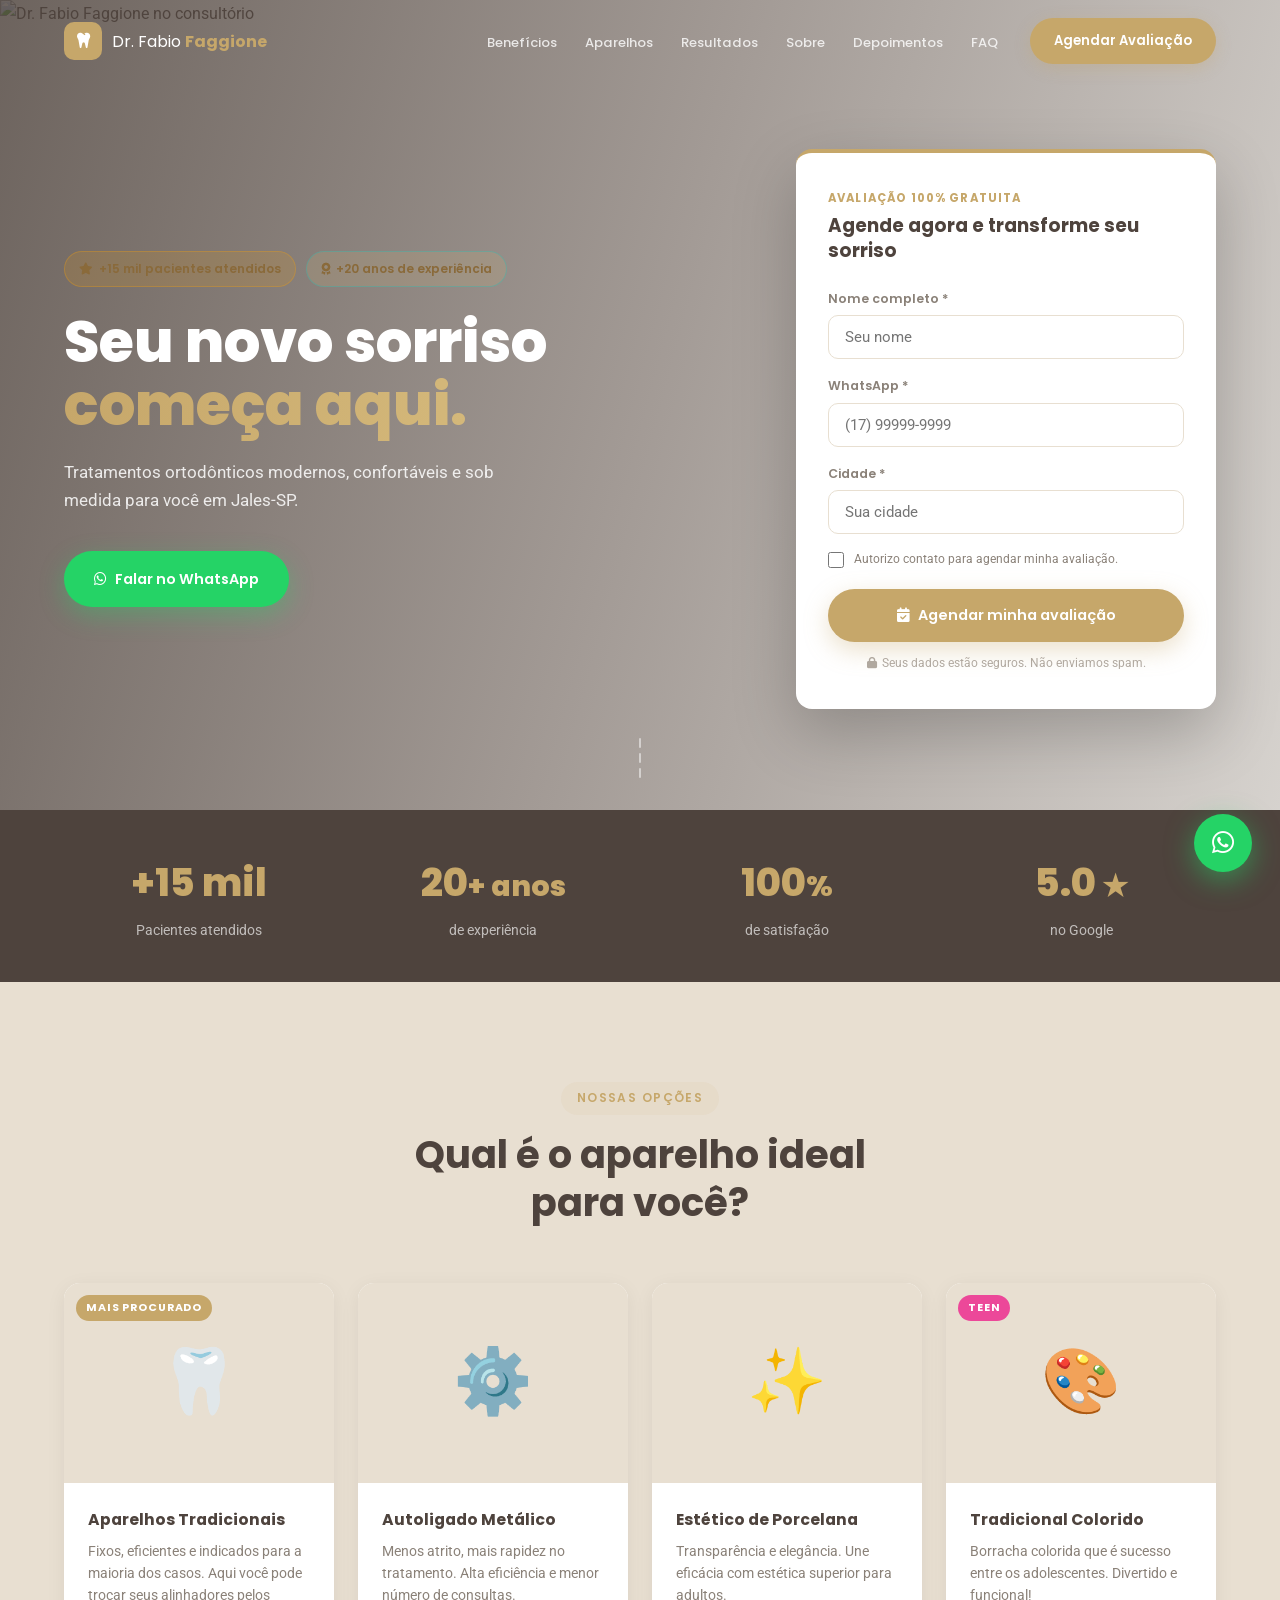
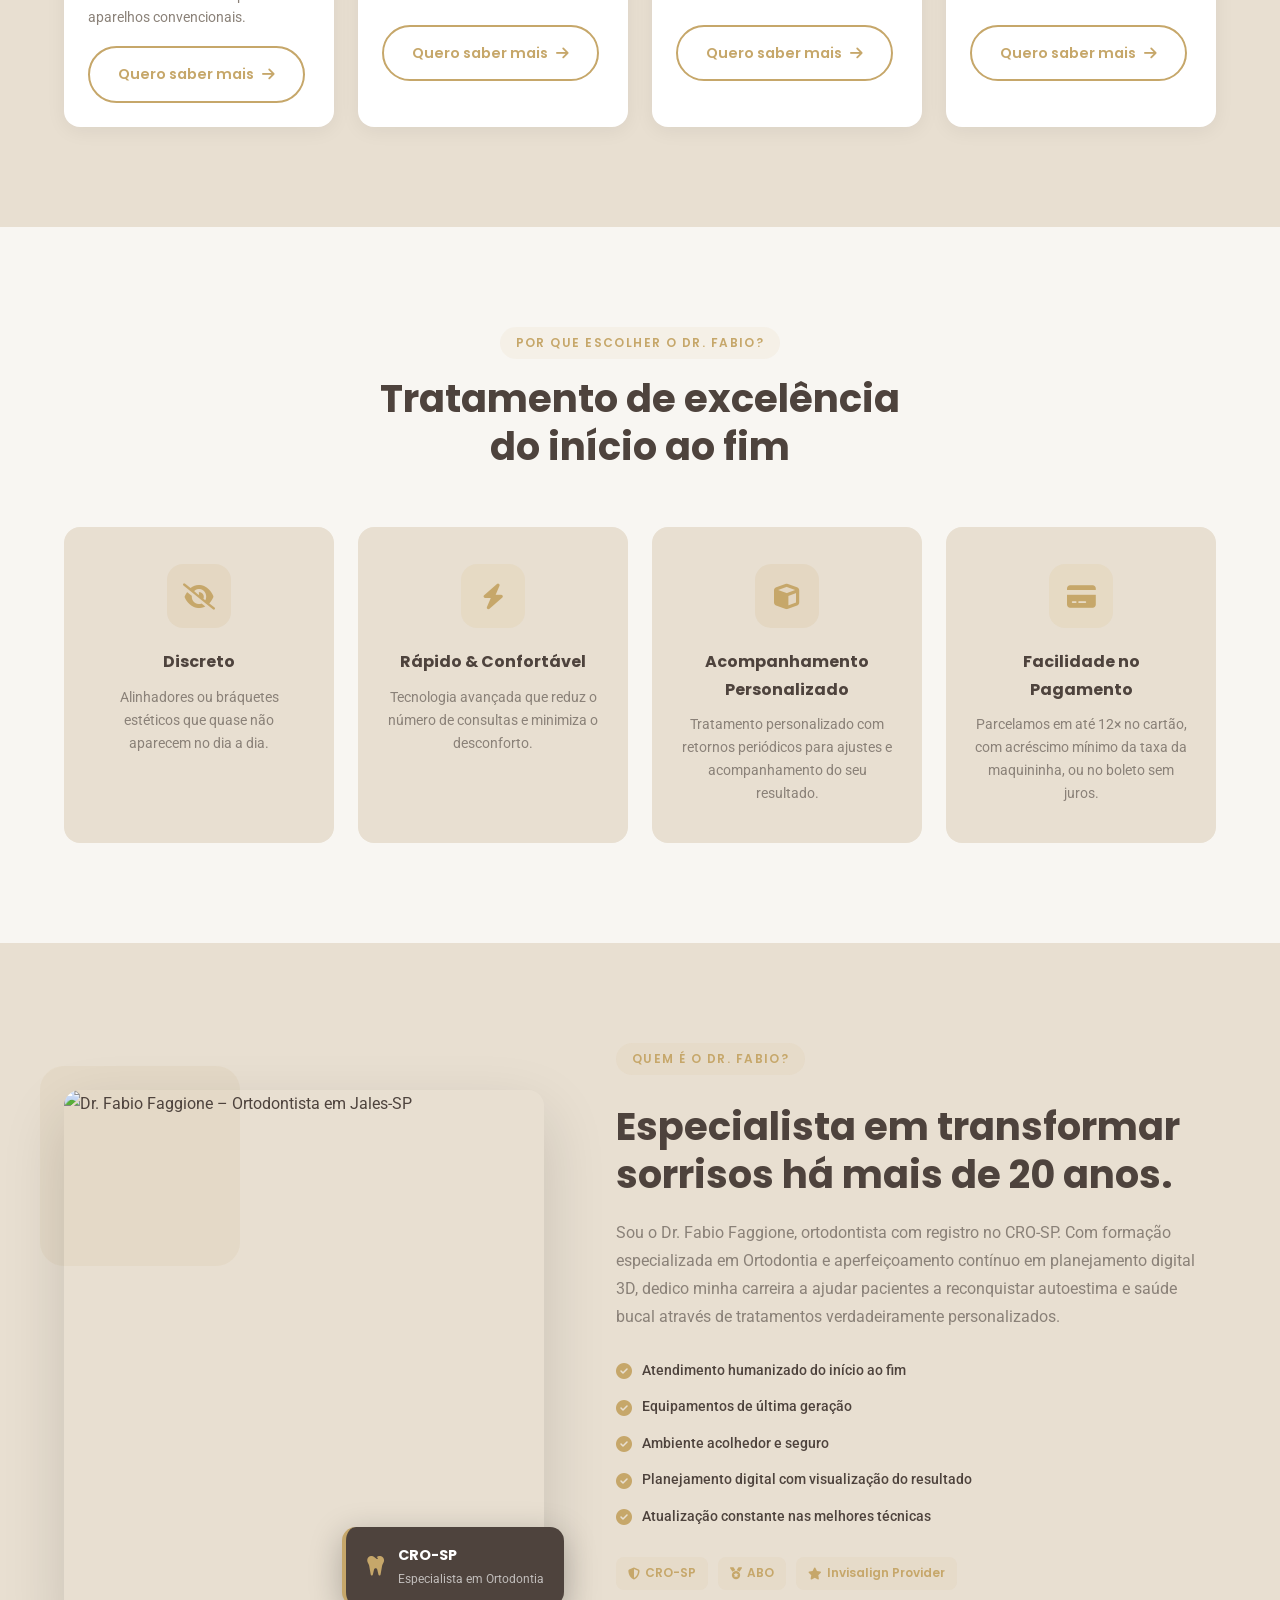
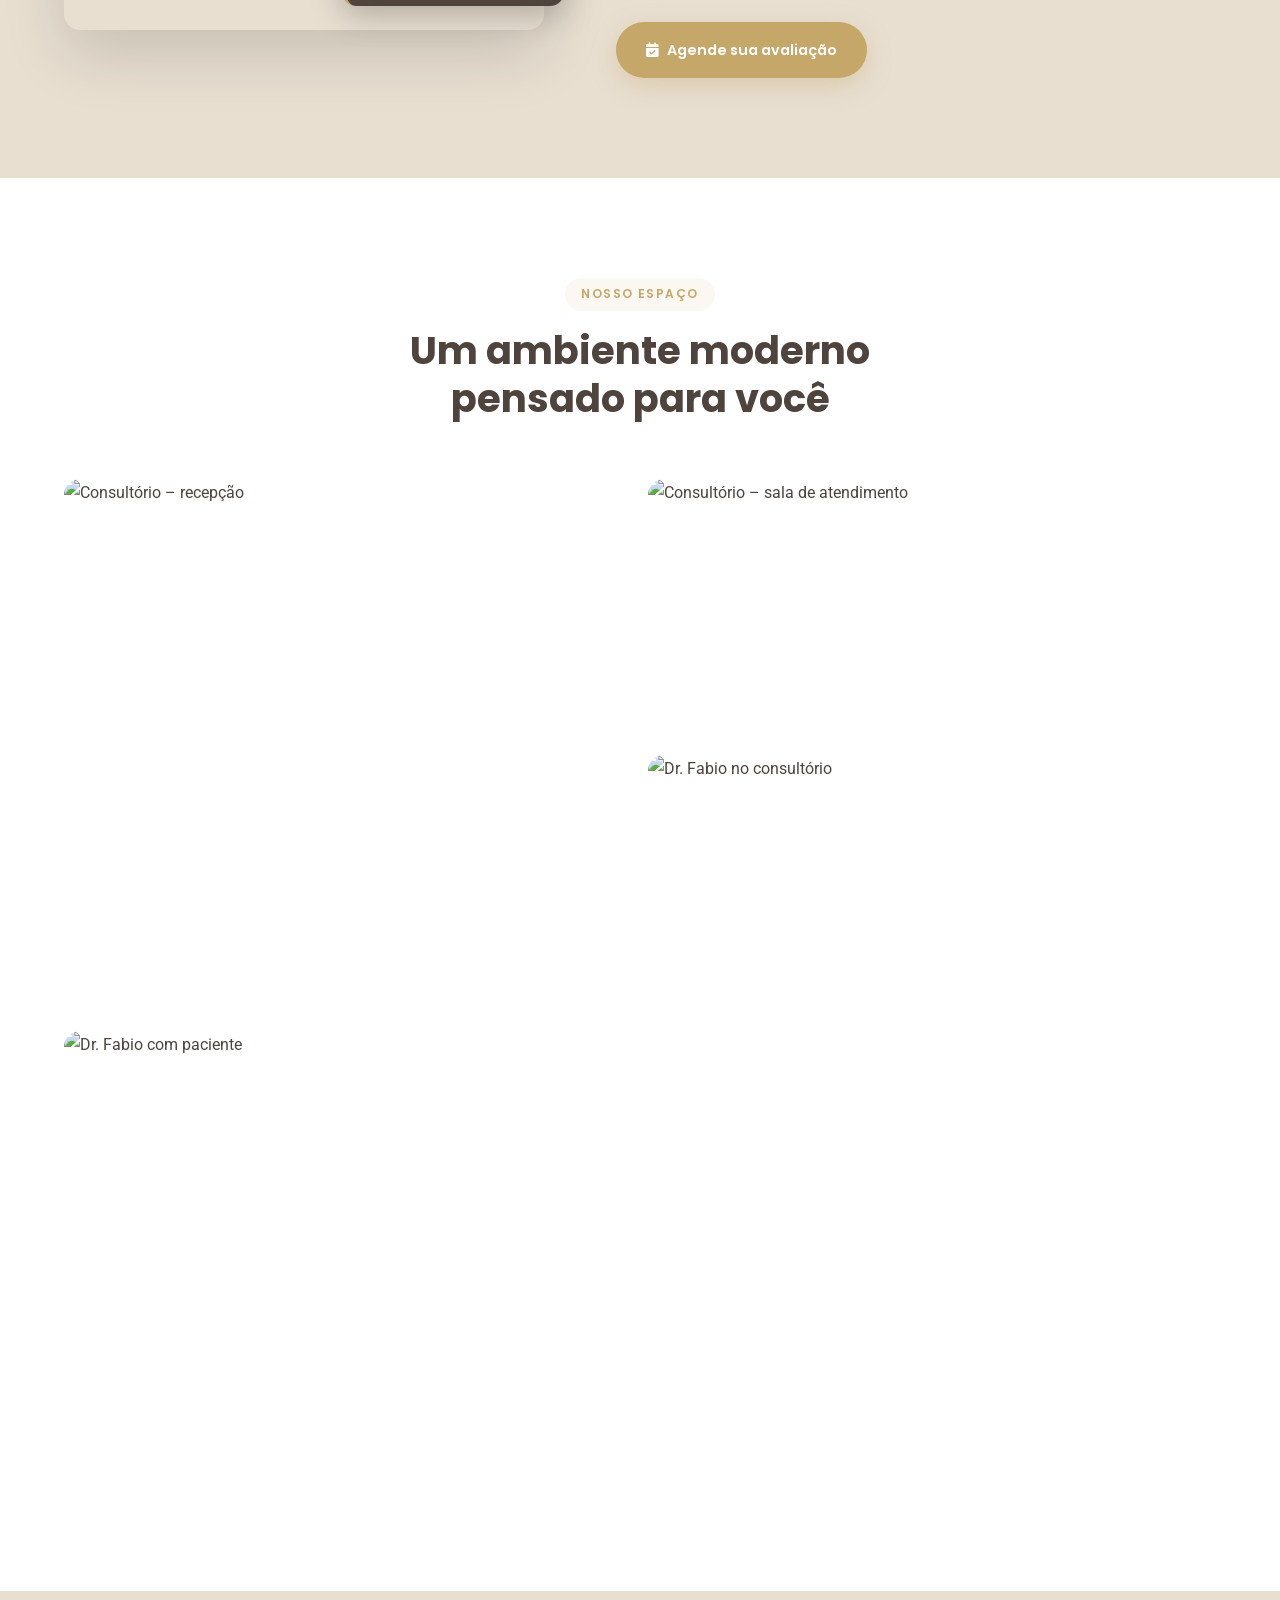
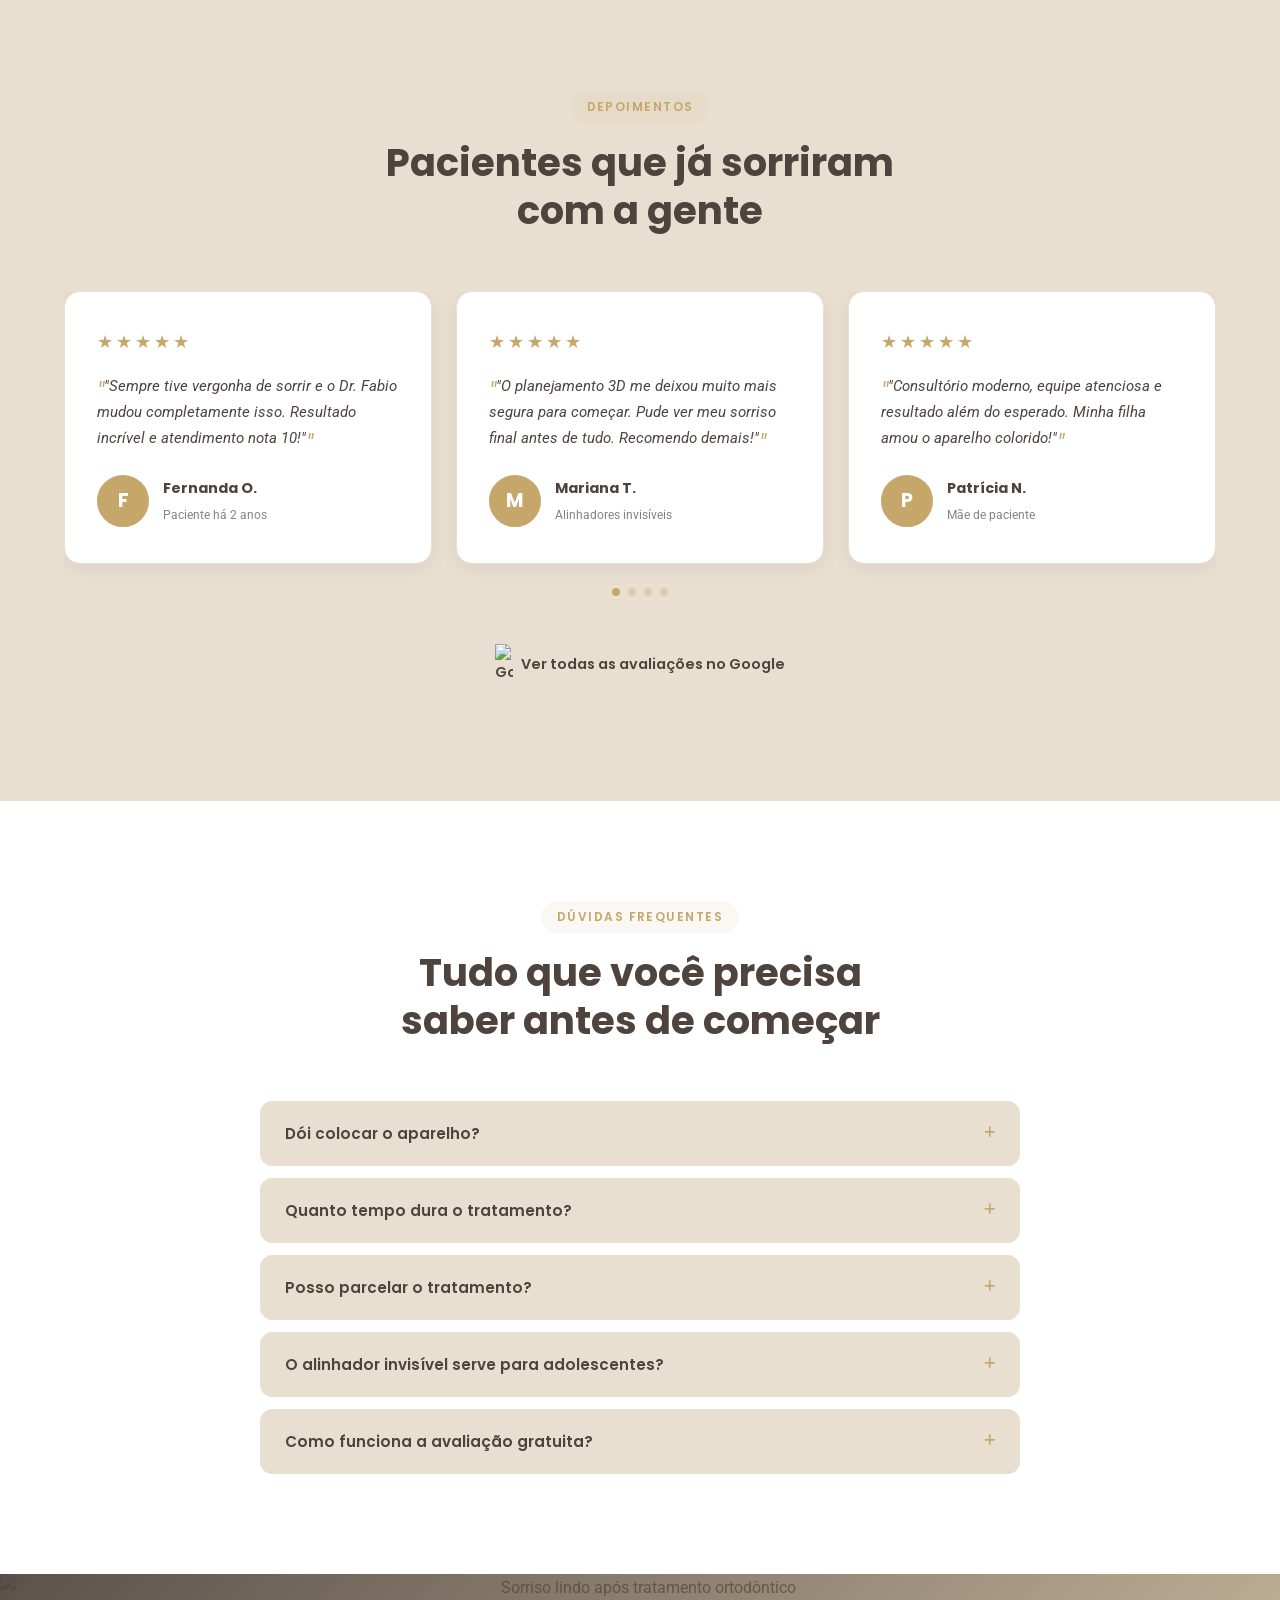
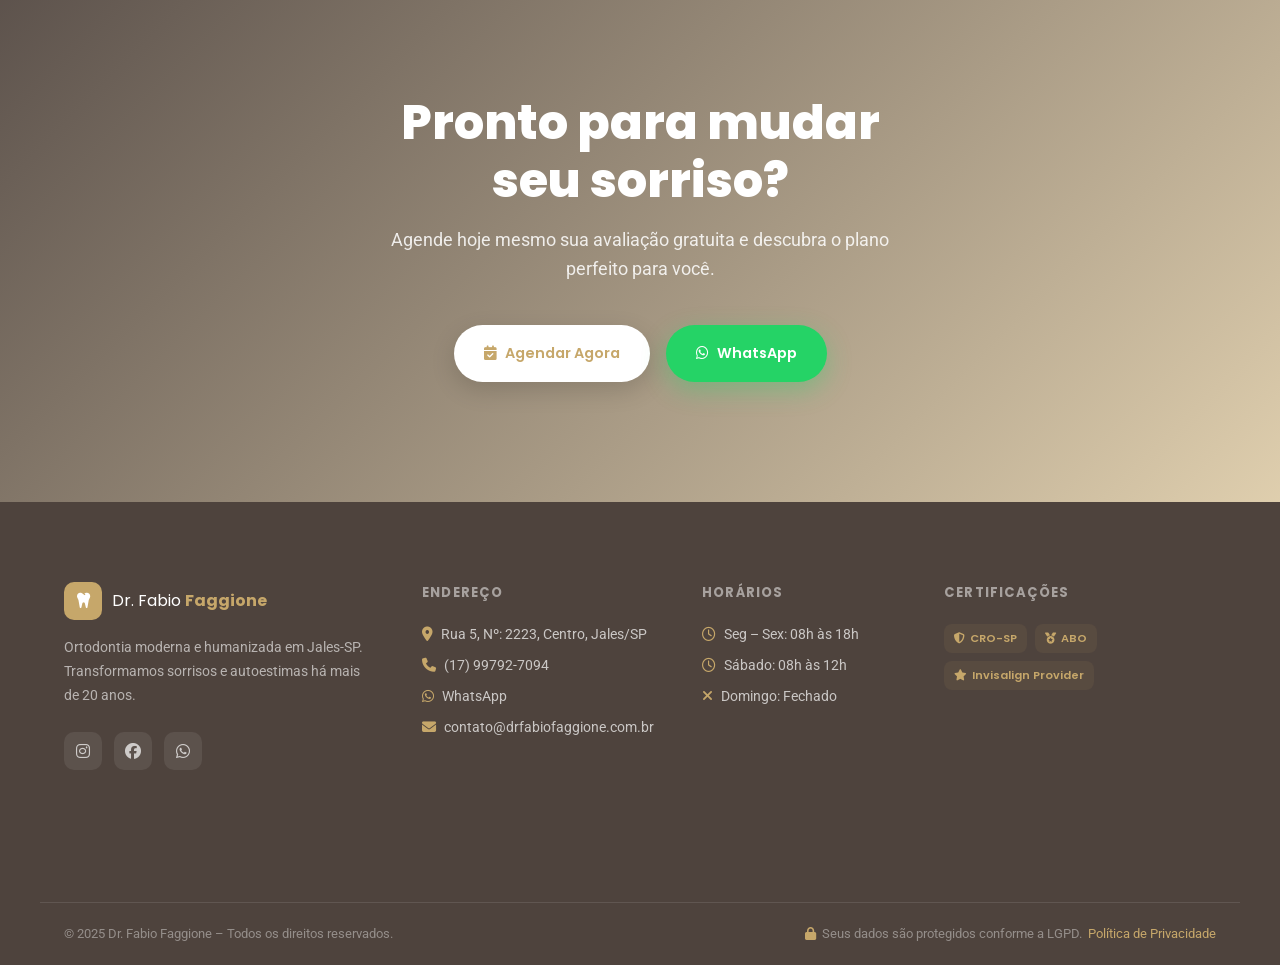
==== v2/index.html @ f7cea99e "Reduz texto de Acompanhamento Personalizado https://claude.ai/code/session_01UmoizsNMCKDgXVsLFoLigR" ====
<!DOCTYPE html>
<html lang="pt-BR">
<head>
  <meta charset="UTF-8" />
  <meta name="viewport" content="width=device-width, initial-scale=1.0" />
  <meta name="description" content="Dr. Fabio Faggione – Ortodontia em Jales-SP. Tratamentos modernos, alinhadores invisíveis, aparelhos estéticos e muito mais. Agende sua avaliação gratuita!" />
  <title>Dr. Fabio Faggione | Ortodontia em Jales-SP</title>

  <!-- Fonts -->
  <link rel="preconnect" href="https://fonts.googleapis.com" />
  <link rel="preconnect" href="https://fonts.gstatic.com" crossorigin />
  <link href="https://fonts.googleapis.com/css2?family=Poppins:wght@300;400;500;600;700;800;900&family=Roboto:wght@300;400;500;700&display=swap" rel="stylesheet" />

  <!-- Icons -->
  <link rel="stylesheet" href="https://cdnjs.cloudflare.com/ajax/libs/font-awesome/6.5.0/css/all.min.css" />

  <!-- Swiper -->
  <link rel="stylesheet" href="https://cdn.jsdelivr.net/npm/swiper@11/swiper-bundle.min.css" />

  <!-- AOS -->
  <link rel="stylesheet" href="https://unpkg.com/aos@2.3.4/dist/aos.css" />

  <style>
/* =====================================================
   DR. FÁBIO FAGGIONE – CSS PREMIUM
   ===================================================== */

/* --- RESET & BASE --- */
*, *::before, *::after { box-sizing: border-box; margin: 0; padding: 0; }

:root {
  --blue:    #C6A76A;
  --blue-dk: #A8894E;
  --teal:    #C6A76A;
  --neutral: #E8DFD1;
  --dark:    #4E433D;
  --dark2:   #5C4F49;
  --gray:    #8A8178;
  --light:   #FFFFFF;
  --gold:    #C6A76A;
  --shadow:  0 4px 32px rgba(198,167,106,.13);
  --radius:  16px;
  --font1:   'Poppins', sans-serif;
  --font2:   'Roboto', sans-serif;
  --transition: .3s ease;
}

html { scroll-behavior: smooth; font-size: 16px; }

body {
  font-family: var(--font2);
  color: var(--dark);
  background: #F8F6F2;
  line-height: 1.7;
  overflow-x: hidden;
}

img { max-width: 100%; display: block; object-fit: cover; }
a  { text-decoration: none; color: inherit; }
ul { list-style: none; }
button { cursor: pointer; border: none; background: none; font-family: var(--font1); }

.container {
  max-width: 1200px;
  margin: 0 auto;
  padding: 0 24px;
}

/* ---- SECTION HEADERS ---- */
.section-header {
  text-align: center;
  margin-bottom: 56px;
}
.section-tag {
  display: inline-block;
  font-family: var(--font1);
  font-size: .75rem;
  font-weight: 600;
  letter-spacing: .12em;
  text-transform: uppercase;
  color: var(--blue);
  background: rgba(198,167,106,.08);
  padding: 6px 16px;
  border-radius: 100px;
  margin-bottom: 16px;
}
.section-title {
  font-family: var(--font1);
  font-size: clamp(1.75rem, 3vw, 2.5rem);
  font-weight: 700;
  line-height: 1.25;
  color: var(--dark);
}
.section-title span { color: var(--blue); }

/* ---- BUTTONS ---- */
.btn {
  display: inline-flex;
  align-items: center;
  gap: 8px;
  font-family: var(--font1);
  font-size: .9rem;
  font-weight: 600;
  padding: 14px 28px;
  border-radius: 50px;
  transition: var(--transition);
  border: 2px solid transparent;
  cursor: pointer;
  text-align: center;
  justify-content: center;
}
.btn--primary {
  background: var(--blue);
  color: #fff;
  box-shadow: 0 8px 24px rgba(198,167,106,.35);
}
.btn--primary:hover {
  background: var(--blue-dk);
  transform: translateY(-2px);
  box-shadow: 0 12px 32px rgba(198,167,106,.45);
}
.btn--white {
  background: #fff;
  color: var(--blue);
  box-shadow: 0 8px 24px rgba(0,0,0,.15);
}
.btn--white:hover { transform: translateY(-2px); background: var(--neutral); }
.btn--outline {
  background: transparent;
  color: var(--blue);
  border-color: var(--blue);
}
.btn--outline:hover { background: var(--blue); color: #fff; }
.btn--ghost {
  background: transparent;
  color: var(--dark);
  border: 2px solid #E8DFD1;
  display: inline-flex;
  align-items: center;
  gap: 8px;
}
.btn--ghost:hover { border-color: var(--blue); color: var(--blue); }
.btn--whatsapp {
  background: #25D366;
  color: #fff;
  box-shadow: 0 8px 24px rgba(37,211,102,.35);
}
.btn--whatsapp:hover {
  background: #1fba58;
  transform: translateY(-2px);
  box-shadow: 0 12px 32px rgba(37,211,102,.45);
}
.btn--nav {
  background: var(--blue);
  color: #fff;
  padding: 10px 22px;
  font-size: .82rem;
  box-shadow: 0 4px 16px rgba(198,167,106,.30);
}
.btn--nav:hover { background: var(--blue-dk); }
.btn--full { width: 100%; }

/* ---- BADGES ---- */
.badge {
  display: inline-flex;
  align-items: center;
  gap: 6px;
  font-family: var(--font1);
  font-size: .75rem;
  font-weight: 600;
  padding: 7px 14px;
  border-radius: 100px;
}
.badge--gold { background: rgba(245,158,11,.15); color: #8A6A3A; border: 1px solid rgba(245,158,11,.3); }
.badge--teal { background: rgba(212,184,122,.18); color: #8A6A3A; border: 1px solid rgba(10,191,191,.3); }

.cert-badge {
  display: inline-flex;
  align-items: center;
  gap: 5px;
  font-family: var(--font1);
  font-size: .75rem;
  font-weight: 600;
  background: rgba(198,167,106,.08);
  color: var(--blue);
  padding: 6px 12px;
  border-radius: 8px;
}
.cert-badge--sm { font-size: .7rem; padding: 5px 10px; }

/* ==================================================
   HEADER / NAV
================================================== */
.header {
  position: fixed;
  top: 0; left: 0; right: 0;
  z-index: 1000;
  padding: 18px 0;
  transition: background .4s, padding .4s, box-shadow .4s;
}
.header.scrolled {
  background: rgba(78,67,61,.96);
  backdrop-filter: blur(16px);
  padding: 12px 0;
  box-shadow: 0 4px 24px rgba(0,0,0,.25);
}
.header__inner {
  display: flex;
  align-items: center;
  justify-content: space-between;
  gap: 24px;
}
.logo {
  display: flex;
  align-items: center;
  gap: 10px;
  font-family: var(--font1);
  font-size: 1rem;
  color: #fff;
  flex-shrink: 0;
}
.logo__icon {
  width: 38px; height: 38px;
  background: var(--blue);
  border-radius: 10px;
  display: flex; align-items: center; justify-content: center;
  font-size: 1.1rem;
  color: #fff;
}
.logo__text strong { color: var(--teal); }
.nav { display: flex; align-items: center; gap: 32px; }
.nav__list { display: flex; align-items: center; gap: 28px; }
.nav__link {
  font-family: var(--font1);
  font-size: .82rem;
  font-weight: 500;
  color: rgba(255,255,255,.8);
  transition: color .25s;
}
.nav__link:hover { color: var(--teal); }
.hamburger {
  display: none;
  flex-direction: column;
  gap: 5px;
  padding: 6px;
}
.hamburger span {
  display: block;
  width: 24px; height: 2px;
  background: #fff;
  border-radius: 2px;
  transition: var(--transition);
}
.hamburger.active span:nth-child(1) { transform: translateY(7px) rotate(45deg); }
.hamburger.active span:nth-child(2) { opacity: 0; }
.hamburger.active span:nth-child(3) { transform: translateY(-7px) rotate(-45deg); }

/* ==================================================
   HERO
================================================== */
.hero {
  position: relative;
  min-height: 90vh;
  display: flex;
  align-items: center;
  padding-top: 80px;
  overflow: hidden;
}
.hero__bg {
  position: absolute;
  inset: 0;
  z-index: 0;
}
.hero__img {
  width: 100%; height: 100%;
  object-fit: cover;
  object-position: center top;
}
.hero__overlay {
  position: absolute;
  inset: 0;
  background: linear-gradient(105deg, rgba(78,67,61,.82) 0%, rgba(92,79,73,.55) 50%, rgba(78,67,61,.2) 100%);
}
.hero__inner {
  position: relative;
  z-index: 1;
  display: grid;
  grid-template-columns: 1fr 420px;
  gap: 48px;
  align-items: center;
  padding-top: 48px;
  padding-bottom: 80px;
}
.hero__badges {
  display: flex;
  flex-wrap: wrap;
  gap: 10px;
  margin-bottom: 24px;
}
.hero__title {
  font-family: var(--font1);
  font-size: clamp(2.2rem, 5vw, 3.6rem);
  font-weight: 800;
  line-height: 1.1;
  color: #fff;
  margin-bottom: 20px;
}
.hero__title .highlight {
  background: linear-gradient(90deg, var(--teal), #D4B87A);
  -webkit-background-clip: text;
  -webkit-text-fill-color: transparent;
  background-clip: text;
}
.hero__sub {
  font-size: 1.05rem;
  color: rgba(255,255,255,.85);
  margin-bottom: 36px;
  max-width: 480px;
  line-height: 1.7;
}
.hero__wa { margin-top: 0; }
.hero__scroll {
  position: absolute;
  bottom: 32px;
  left: 50%;
  transform: translateX(-50%);
  display: flex;
  flex-direction: column;
  align-items: center;
  gap: 5px;
  z-index: 1;
}
.hero__scroll span {
  display: block;
  width: 2px; height: 10px;
  background: rgba(255,255,255,.5);
  border-radius: 2px;
  animation: scrollPulse 1.6s ease-in-out infinite;
}
.hero__scroll span:nth-child(2) { animation-delay: .2s; }
.hero__scroll span:nth-child(3) { animation-delay: .4s; }
@keyframes scrollPulse {
  0%, 100% { opacity: .3; transform: scaleY(1); }
  50%       { opacity: 1;  transform: scaleY(1.5); }
}

/* FORM CARD */
.form-card {
  background: #fff;
  border-radius: var(--radius);
  padding: 36px 32px;
  box-shadow: 0 24px 64px rgba(0,0,0,.22);
  border-top: 4px solid var(--blue);
}
.form-card__label {
  font-family: var(--font1);
  font-size: .72rem;
  font-weight: 700;
  letter-spacing: .1em;
  text-transform: uppercase;
  color: var(--blue);
  margin-bottom: 6px;
}
.form-card__title {
  font-family: var(--font1);
  font-size: 1.15rem;
  font-weight: 700;
  color: var(--dark);
  margin-bottom: 24px;
  line-height: 1.35;
}
.form__group {
  margin-bottom: 16px;
}
.form__group label {
  display: block;
  font-size: .78rem;
  font-weight: 600;
  color: var(--gray);
  margin-bottom: 6px;
  font-family: var(--font1);
}
.form__group input {
  width: 100%;
  padding: 12px 16px;
  border: 1.5px solid #E8DFD1;
  border-radius: 10px;
  font-size: .92rem;
  font-family: var(--font2);
  color: var(--dark);
  transition: border-color .2s, box-shadow .2s;
  outline: none;
}
.form__group input:focus {
  border-color: var(--blue);
  box-shadow: 0 0 0 3px rgba(198,167,106,.15);
}
.form__check {
  display: flex;
  align-items: flex-start;
  gap: 10px;
  margin-bottom: 20px;
}
.form__check input[type="checkbox"] {
  width: 16px; height: 16px;
  margin-top: 2px;
  accent-color: var(--blue);
  flex-shrink: 0;
}
.form__check label {
  font-size: .78rem;
  color: var(--gray);
  line-height: 1.5;
}
.form-card__privacy {
  text-align: center;
  font-size: .72rem;
  color: #B0A89F;
  margin-top: 12px;
  display: flex;
  align-items: center;
  justify-content: center;
  gap: 5px;
}

/* ==================================================
   TRUST BAR
================================================== */
.trust-bar {
  background: var(--dark);
  padding: 40px 0;
}
.trust-bar__inner {
  display: grid;
  grid-template-columns: repeat(4, 1fr);
  gap: 24px;
  text-align: center;
}
.trust-item__num {
  font-family: var(--font1);
  font-size: 2.4rem;
  font-weight: 800;
  color: var(--teal);
}
.trust-item__plus {
  font-family: var(--font1);
  font-size: 1.8rem;
  font-weight: 800;
  color: var(--teal);
}
.trust-item p {
  color: rgba(255,255,255,.65);
  font-size: .85rem;
  margin-top: 4px;
}

/* ==================================================
   BENEFÍCIOS
================================================== */
.beneficios {
  padding: 100px 0;
  background: #F8F6F2;
}
.beneficios__grid {
  display: grid;
  grid-template-columns: repeat(4, 1fr);
  gap: 24px;
}
.benefit-card {
  background: var(--neutral);
  border-radius: var(--radius);
  padding: 36px 28px;
  text-align: center;
  transition: transform .3s, box-shadow .3s;
  border: 1px solid transparent;
}
.benefit-card:hover {
  transform: translateY(-8px);
  box-shadow: var(--shadow);
  border-color: rgba(198,167,106,.12);
  background: #fff;
}
.benefit-card__icon {
  width: 64px; height: 64px;
  border-radius: 16px;
  display: flex; align-items: center; justify-content: center;
  font-size: 1.6rem;
  margin: 0 auto 20px;
}
.benefit-card__icon--blue { background: rgba(198,167,106,.15); color: var(--blue); }
.benefit-card__icon--teal { background: rgba(212,184,122,.15); color: var(--teal); }
.benefit-card h3 {
  font-family: var(--font1);
  font-size: 1rem;
  font-weight: 700;
  color: var(--dark);
  margin-bottom: 10px;
}
.benefit-card p {
  font-size: .88rem;
  color: var(--gray);
  line-height: 1.65;
}

/* ==================================================
   APARELHOS
================================================== */
.aparelhos {
  padding: 100px 0;
  background: var(--neutral);
}
.aparelhos__grid {
  display: grid;
  grid-template-columns: repeat(4, 1fr);
  gap: 24px;
}
.aparelho-card {
  background: #fff;
  border-radius: var(--radius);
  overflow: hidden;
  box-shadow: 0 4px 20px rgba(0,0,0,.06);
  transition: transform .3s, box-shadow .3s;
}
.aparelho-card:hover {
  transform: translateY(-8px);
  box-shadow: var(--shadow);
}
.aparelho-card__img {
  position: relative;
  height: 200px;
  overflow: hidden;
}
.aparelho-card__img img {
  width: 100%; height: 100%;
  object-fit: cover;
  transition: transform .5s;
}
.aparelho-card:hover .aparelho-card__img img { transform: scale(1.07); }
.aparelho-card__badge {
  position: absolute;
  top: 12px; left: 12px;
  background: var(--gold);
  color: #fff;
  font-family: var(--font1);
  font-size: .68rem;
  font-weight: 700;
  letter-spacing: .08em;
  text-transform: uppercase;
  padding: 4px 10px;
  border-radius: 100px;
}
.aparelho-card__badge--pink { background: #EC4899; }
.aparelho-card__body {
  padding: 24px;
}
.aparelho-card__body h3 {
  font-family: var(--font1);
  font-size: .98rem;
  font-weight: 700;
  color: var(--dark);
  margin-bottom: 8px;
}
.aparelho-card__body p {
  font-size: .85rem;
  color: var(--gray);
  margin-bottom: 18px;
  line-height: 1.6;
}

/* ==================================================
   ANTES & DEPOIS
================================================== */
.antes-depois {
  padding: 100px 0;
  background: #fff;
}
.antesdepois-swiper { padding-bottom: 48px !important; }
.caso-card {
  background: var(--neutral);
  border-radius: var(--radius);
  overflow: hidden;
  border: 1px solid #E8DFD1;
}
.caso-card__imgs {
  display: grid;
  grid-template-columns: 1fr auto 1fr;
  align-items: center;
  gap: 0;
}
.caso-img {
  position: relative;
  height: 300px;
  overflow: hidden;
}
.caso-img img {
  width: 100%; height: 100%;
  object-fit: cover;
  object-position: center top;
}
.caso-img__label {
  position: absolute;
  bottom: 12px; left: 12px;
  background: rgba(0,0,0,.6);
  color: #fff;
  font-family: var(--font1);
  font-size: .7rem;
  font-weight: 700;
  letter-spacing: .1em;
  text-transform: uppercase;
  padding: 4px 10px;
  border-radius: 100px;
}
.caso-img__label--after { background: var(--blue); }
.caso-divider {
  width: 44px;
  height: 44px;
  background: var(--blue);
  border-radius: 50%;
  display: flex; align-items: center; justify-content: center;
  color: #fff;
  font-size: .9rem;
  flex-shrink: 0;
  box-shadow: 0 4px 16px rgba(198,167,106,.35);
  z-index: 1;
}
.caso-card__info {
  padding: 20px 24px;
  display: flex;
  align-items: center;
  gap: 16px;
}
.caso-card__name {
  font-family: var(--font1);
  font-size: .95rem;
  font-weight: 700;
  color: var(--dark);
}
.caso-card__time {
  font-size: .82rem;
  color: var(--gray);
  display: flex; align-items: center; gap: 5px;
}
.caso-card__stars {
  margin-left: auto;
  color: var(--gold);
  font-size: 1rem;
  letter-spacing: 2px;
}
.antesdepois-swiper .swiper-button-prev,
.antesdepois-swiper .swiper-button-next {
  background: var(--blue);
  color: #fff;
  width: 44px; height: 44px;
  border-radius: 50%;
  --swiper-navigation-size: 18px;
}
.antesdepois-swiper .swiper-button-prev:after,
.antesdepois-swiper .swiper-button-next:after { font-size: 16px; }

/* ==================================================
   SOBRE
================================================== */
.sobre {
  padding: 100px 0;
  background: var(--neutral);
}
.sobre__inner {
  display: grid;
  grid-template-columns: 480px 1fr;
  gap: 72px;
  align-items: center;
}
.sobre__img-wrap {
  position: relative;
}
.sobre__img-deco {
  position: absolute;
  top: -24px; left: -24px;
  width: 200px; height: 200px;
  background: var(--blue);
  border-radius: 24px;
  opacity: .1;
  z-index: 0;
}
.sobre__img {
  position: relative;
  width: 100%;
  height: 540px;
  border-radius: var(--radius);
  object-fit: cover;
  object-position: center top;
  box-shadow: 0 24px 64px rgba(0,0,0,.14);
  z-index: 1;
}
.sobre__img-badge {
  position: absolute;
  bottom: 24px; right: -20px;
  background: var(--dark);
  color: #fff;
  padding: 16px 20px;
  border-radius: 14px;
  display: flex;
  align-items: center;
  gap: 12px;
  font-size: .85rem;
  z-index: 2;
  box-shadow: 0 8px 32px rgba(0,0,0,.25);
  border-left: 4px solid var(--teal);
}
.sobre__img-badge i {
  font-size: 1.4rem;
  color: var(--teal);
  flex-shrink: 0;
}
.sobre__img-badge strong {
  display: block;
  font-family: var(--font1);
  font-size: .9rem;
  font-weight: 700;
}
.sobre__img-badge span {
  font-size: .72rem;
  color: rgba(255,255,255,.65);
}
.sobre__content .section-title {
  text-align: left;
  margin-bottom: 20px;
  margin-top: 12px;
}
.sobre__text {
  color: var(--gray);
  margin-bottom: 28px;
  line-height: 1.75;
}
.sobre__bullets {
  display: flex;
  flex-direction: column;
  gap: 12px;
  margin-bottom: 28px;
}
.sobre__bullets li {
  display: flex;
  align-items: center;
  gap: 10px;
  font-size: .9rem;
  color: var(--dark);
  font-weight: 500;
}
.sobre__bullets li i { color: var(--teal); font-size: 1rem; }
.sobre__certs {
  display: flex;
  flex-wrap: wrap;
  gap: 10px;
  margin-bottom: 32px;
}

/* ==================================================
   GALERIA
================================================== */
.galeria {
  padding: 100px 0;
  background: #fff;
}
.galeria__grid {
  display: grid;
  grid-template-columns: 1fr 1fr;
  grid-template-rows: auto auto;
  gap: 16px;
}
.galeria__item {
  border-radius: var(--radius);
  overflow: hidden;
  height: 260px;
  position: relative;
}
.galeria__item--large {
  grid-column: 1 / 2;
  grid-row: 1 / 3;
  height: 536px;
}
.galeria__item--full {
  grid-column: 1 / 3;
  height: 460px;
}
.galeria__item img {
  width: 100%; height: 100%;
  object-fit: cover;
  transition: transform .5s;
}
.galeria__item:hover img { transform: scale(1.05); }

/* ==================================================
   DEPOIMENTOS
================================================== */
.depoimentos {
  padding: 100px 0;
  background: var(--neutral);
}
.depo-swiper { padding-bottom: 48px !important; }
.depo-card {
  background: #fff;
  border-radius: var(--radius);
  padding: 36px 32px;
  box-shadow: 0 4px 20px rgba(0,0,0,.06);
  border: 1px solid #E8DFD1;
  height: auto;
}
.depo-card__stars {
  color: var(--gold);
  font-size: 1.1rem;
  letter-spacing: 3px;
  margin-bottom: 16px;
}
.depo-card__text {
  font-size: .95rem;
  line-height: 1.7;
  color: var(--dark);
  margin-bottom: 24px;
  font-style: italic;
}
.depo-card__text::before { content: '"'; font-size: 1.5rem; color: var(--blue); line-height: 0; vertical-align: -8px; }
.depo-card__text::after  { content: '"'; font-size: 1.5rem; color: var(--blue); line-height: 0; vertical-align: -8px; }
.depo-card__author {
  display: flex;
  align-items: center;
  gap: 14px;
}
.depo-card__author img {
  width: 52px; height: 52px;
  border-radius: 50%;
  object-fit: cover;
  border: 3px solid var(--blue);
}
.depo-card__author strong {
  font-family: var(--font1);
  font-size: .9rem;
  font-weight: 700;
  color: var(--dark);
  display: block;
}
.depo-card__author span {
  font-size: .78rem;
  color: var(--gray);
}
.depoimentos__google {
  text-align: center;
  margin-top: 16px;
}

/* ==================================================
   FAQ
================================================== */
.faq {
  padding: 100px 0;
  background: #fff;
}
.faq__inner { }
.faq__list {
  max-width: 760px;
  margin: 0 auto;
  display: flex;
  flex-direction: column;
  gap: 12px;
}
.faq-item {
  background: var(--neutral);
  border-radius: 12px;
  border: 1.5px solid #E8DFD1;
  overflow: hidden;
  transition: border-color .2s;
}
.faq-item.active { border-color: var(--blue); }
.faq-item__q {
  width: 100%;
  display: flex;
  justify-content: space-between;
  align-items: center;
  gap: 16px;
  padding: 20px 24px;
  font-family: var(--font1);
  font-size: .95rem;
  font-weight: 600;
  color: var(--dark);
  text-align: left;
  transition: color .2s;
}
.faq-item.active .faq-item__q { color: var(--blue); }
.faq-item__q i {
  font-size: .8rem;
  flex-shrink: 0;
  color: var(--blue);
  transition: transform .3s;
}
.faq-item.active .faq-item__q i { transform: rotate(45deg); }
.faq-item__a {
  max-height: 0;
  overflow: hidden;
  transition: max-height .4s ease, padding .3s;
}
.faq-item__a p {
  padding: 0 24px 20px;
  font-size: .9rem;
  color: var(--gray);
  line-height: 1.7;
}

/* ==================================================
   CTA FINAL
================================================== */
.cta-final {
  position: relative;
  padding: 120px 0;
  text-align: center;
  overflow: hidden;
}
.cta-final__bg {
  position: absolute;
  inset: 0;
}
.cta-final__bg img {
  width: 100%; height: 100%;
  object-fit: cover;
  object-position: center 30%;
}
.cta-final__overlay {
  position: absolute;
  inset: 0;
  background: linear-gradient(135deg, rgba(78,67,61,.92) 0%, rgba(198,167,106,.50) 100%);
}
.cta-final__inner {
  position: relative;
  z-index: 1;
}
.cta-final__inner h2 {
  font-family: var(--font1);
  font-size: clamp(2rem, 4vw, 3rem);
  font-weight: 800;
  color: #fff;
  margin-bottom: 16px;
  line-height: 1.2;
}
.cta-final__inner p {
  font-size: 1.1rem;
  color: rgba(255,255,255,.85);
  max-width: 540px;
  margin: 0 auto 40px;
  line-height: 1.7;
}
.cta-final__btns {
  display: flex;
  justify-content: center;
  gap: 16px;
  flex-wrap: wrap;
}

/* ==================================================
   FOOTER
================================================== */
.footer {
  background: var(--dark);
  padding: 80px 0 0;
  color: rgba(255,255,255,.7);
  font-size: .88rem;
}
.footer__grid {
  display: grid;
  grid-template-columns: 1.6fr 1fr 1fr 1.4fr;
  gap: 48px;
  padding-bottom: 64px;
  border-bottom: 1px solid rgba(255,255,255,.1);
}
.footer__col h4 {
  font-family: var(--font1);
  font-size: .82rem;
  font-weight: 700;
  letter-spacing: .08em;
  text-transform: uppercase;
  color: rgba(255,255,255,.5);
  margin-bottom: 20px;
}
.footer__col p {
  display: flex;
  align-items: flex-start;
  gap: 8px;
  margin-bottom: 10px;
  line-height: 1.5;
}
.footer__col p i { color: var(--teal); margin-top: 3px; flex-shrink: 0; }
.footer__col a:hover { color: var(--teal); }
.footer__col--brand p {
  display: block;
  color: rgba(255,255,255,.6);
  margin: 16px 0 24px;
  font-size: .88rem;
  line-height: 1.7;
}
.logo--light { color: #fff; }
.footer__socials {
  display: flex;
  gap: 12px;
}
.footer__socials a {
  width: 38px; height: 38px;
  background: rgba(255,255,255,.08);
  border-radius: 10px;
  display: flex; align-items: center; justify-content: center;
  color: rgba(255,255,255,.7);
  font-size: 1rem;
  transition: background .2s, color .2s;
}
.footer__socials a:hover { background: var(--blue); color: #fff; }
.footer__certs {
  display: flex;
  flex-wrap: wrap;
  gap: 8px;
  margin-bottom: 20px;
}
.footer__map { border-radius: 10px; overflow: hidden; }
.footer__bottom {
  padding: 20px 0;
}
.footer__bottom-inner {
  display: flex;
  justify-content: space-between;
  align-items: center;
  flex-wrap: wrap;
  gap: 12px;
  font-size: .8rem;
  color: rgba(255,255,255,.4);
}
.footer__lgpd { display: flex; align-items: center; gap: 6px; }
.footer__lgpd a { color: var(--teal); }
.footer__lgpd i { color: var(--teal); }

/* ==================================================
   FLOATING WHATSAPP
================================================== */
.float-whatsapp {
  position: fixed;
  bottom: 28px; right: 28px;
  width: 58px; height: 58px;
  background: #25D366;
  border-radius: 50%;
  display: flex; align-items: center; justify-content: center;
  font-size: 1.6rem;
  color: #fff;
  box-shadow: 0 8px 28px rgba(37,211,102,.5);
  z-index: 999;
  transition: transform .3s, box-shadow .3s;
  animation: waPulse 2.5s ease-in-out infinite;
}
.float-whatsapp:hover {
  transform: scale(1.12);
  box-shadow: 0 12px 36px rgba(37,211,102,.6);
  animation: none;
}
@keyframes waPulse {
  0%, 100% { box-shadow: 0 8px 28px rgba(37,211,102,.5); }
  50% { box-shadow: 0 8px 44px rgba(37,211,102,.7), 0 0 0 10px rgba(37,211,102,.1); }
}
.float-whatsapp__tooltip {
  position: absolute;
  right: 70px;
  background: var(--dark);
  color: #fff;
  font-family: var(--font1);
  font-size: .75rem;
  font-weight: 600;
  padding: 6px 12px;
  border-radius: 8px;
  white-space: nowrap;
  opacity: 0;
  pointer-events: none;
  transition: opacity .25s;
}
.float-whatsapp:hover .float-whatsapp__tooltip { opacity: 1; }
.float-whatsapp__tooltip::after {
  content: '';
  position: absolute;
  right: -6px; top: 50%;
  transform: translateY(-50%);
  border: 6px solid transparent;
  border-right: none;
  border-left-color: var(--dark);
}

/* ==================================================
   SWIPER CUSTOM
================================================== */
.swiper-pagination-bullet {
  background: var(--blue) !important;
  opacity: .35;
}
.swiper-pagination-bullet-active { opacity: 1 !important; }

/* ==================================================
   RESPONSIVE
================================================== */
@media (max-width: 1100px) {
  .sobre__inner { grid-template-columns: 400px 1fr; gap: 48px; }
  .aparelhos__grid { grid-template-columns: repeat(2, 1fr); }
}

@media (max-width: 991px) {
  .hero__inner { grid-template-columns: 1fr; max-width: 540px; margin: 0 auto; }
  .hero { min-height: auto; padding: 100px 0 80px; }
  .hero__content { text-align: center; }
  .hero__badges { justify-content: center; }
  .hero__sub { margin: 0 auto 32px; }
  .beneficios__grid { grid-template-columns: repeat(2, 1fr); }
  .sobre__inner { grid-template-columns: 1fr; max-width: 600px; margin: 0 auto; }
  .sobre__img-badge { right: 0; }
  .trust-bar__inner { grid-template-columns: repeat(2, 1fr); gap: 32px; }
  .footer__grid { grid-template-columns: 1fr 1fr; }
  .galeria__grid { grid-template-columns: 1fr 1fr; }
  .galeria__item--large { grid-column: 1 / 3; grid-row: auto; height: 280px; }
  .galeria__item--full { grid-column: 1 / 3; height: 340px; }
  .galeria__item { height: 200px; }
  /* NAV */
  .nav {
    position: fixed;
    top: 0; right: -100%;
    width: 280px; height: 100vh;
    background: var(--dark);
    flex-direction: column;
    align-items: flex-start;
    padding: 88px 32px 40px;
    gap: 32px;
    transition: right .35s cubic-bezier(.4,0,.2,1);
    z-index: 999;
    box-shadow: -8px 0 32px rgba(0,0,0,.25);
  }
  .nav.open { right: 0; }
  .nav__list { flex-direction: column; gap: 8px; width: 100%; }
  .nav__link {
    font-size: .95rem;
    display: block;
    padding: 8px 0;
    border-bottom: 1px solid rgba(255,255,255,.07);
    width: 100%;
  }
  .hamburger { display: flex; z-index: 1001; }
  .btn--nav { width: 100%; justify-content: center; }
}

@media (max-width: 640px) {
  .beneficios__grid { grid-template-columns: 1fr; }
  .aparelhos__grid  { grid-template-columns: 1fr; }
  .trust-bar__inner { grid-template-columns: repeat(2, 1fr); }
  .footer__grid { grid-template-columns: 1fr; gap: 32px; }
  .footer__bottom-inner { flex-direction: column; text-align: center; }
  .caso-card__imgs { grid-template-columns: 1fr; }
  .caso-divider { display: none; }
  .caso-img { height: 220px; }
  .sobre__img { height: 360px; }
  .cta-final__btns { flex-direction: column; align-items: center; }
  .header__inner { flex-wrap: nowrap; }
}

@media (max-width: 480px) {
  .form-card { padding: 28px 20px; }
  .hero__title { font-size: 2rem; }
  .depo-card { padding: 24px 20px; }
  .galeria__item--large { height: 220px; }
  .galeria__item--full { height: 300px; }
  .galeria__item { height: 160px; }
}

/* ==================================================
   UTILITIES
================================================== */
.text-center { text-align: center; }
.mt-0 { margin-top: 0; }

  /* Aparelhos sem foto – ícone + gradiente */
  .aparelho-card__img { background: linear-gradient(135deg,#E8DFD1 0%,#E8DFD1 100%); display:flex; align-items:center; justify-content:center; }
  .aparelho-card__img img { display:none; }
  .aparelho-icon { font-size:4rem; }
  /* Ocultar seção Antes & Depois (sem fotos) */
  .antes-depois { display:none !important; }
  /* Avatar inicial nos depoimentos */
  .depo-card__author img { display:none; }
  .depo-avatar { width:52px; height:52px; border-radius:50%; background:var(--blue); color:#fff; display:flex; align-items:center; justify-content:center; font-family:var(--font1); font-weight:700; font-size:1.2rem; border:3px solid var(--blue); flex-shrink:0; }
  
/* Hero entrance animations (independent of AOS) */
@keyframes heroFadeRight {
  from { opacity: 0; transform: translateX(-40px); }
  to   { opacity: 1; transform: translateX(0); }
}
@keyframes heroFadeLeft {
  from { opacity: 0; transform: translateX(40px); }
  to   { opacity: 1; transform: translateX(0); }
}
.hero__content--anim {
  animation: heroFadeRight 0.9s ease 0.1s both;
}
</style>
</head>
<body>

<!-- ======================================================
     HEADER / NAV
====================================================== -->
<header class="header" id="header">
  <div class="container header__inner">
    <a href="#hero" class="logo">
      <span class="logo__icon"><i class="fa-solid fa-tooth"></i></span>
      <span class="logo__text">Dr. Fabio <strong>Faggione</strong></span>
    </a>
    <nav class="nav" id="nav">
      <ul class="nav__list">
        <li><a href="#beneficios" class="nav__link">Benefícios</a></li>
        <li><a href="#aparelhos" class="nav__link">Aparelhos</a></li>
        <li><a href="#antes-depois" class="nav__link">Resultados</a></li>
        <li><a href="#sobre" class="nav__link">Sobre</a></li>
        <li><a href="#depoimentos" class="nav__link">Depoimentos</a></li>
        <li><a href="#faq" class="nav__link">FAQ</a></li>
      </ul>
      <a href="#hero-form" class="btn btn--nav">Agendar Avaliação</a>
    </nav>
    <button class="hamburger" id="hamburger" aria-label="Menu">
      <span></span><span></span><span></span>
    </button>
  </div>
</header>

<!-- ======================================================
     HERO
====================================================== -->
<section class="hero" id="hero">
  <div class="hero__bg">
    <img src="https://litter.catbox.moe/rkardr.jpeg" alt="Dr. Fabio Faggione no consultório" class="hero__img" />
    <div class="hero__overlay"></div>
  </div>

  <div class="container hero__inner">
    <div class="hero__content hero__content--anim">
      <div class="hero__badges">
        <span class="badge badge--gold"><i class="fa-solid fa-star"></i> +15 mil pacientes atendidos</span>
        <span class="badge badge--teal"><i class="fa-solid fa-award"></i> +20 anos de experiência</span>
      </div>
      <h1 class="hero__title">Seu novo sorriso <span class="highlight">começa aqui.</span></h1>
      <p class="hero__sub">Tratamentos ortodônticos modernos, confortáveis e sob medida para você em Jales-SP.</p>
      <a href="https://wa.me/5517997927094" target="_blank" rel="noopener" class="btn btn--whatsapp hero__wa">
        <i class="fa-brands fa-whatsapp"></i> Falar no WhatsApp
      </a>
    </div>

    <!-- MINI FORM -->
    <div class="hero__form-wrap" id="hero-form" style="animation: heroFadeLeft 0.9s ease 0.3s both;">
      <div class="form-card">
        <p class="form-card__label">Avaliação 100% gratuita</p>
        <h3 class="form-card__title">Agende agora e transforme seu sorriso</h3>
        <form class="form" id="leadForm" novalidate action="javascript:void(0)">
          <div class="form__group">
            <label for="nome">Nome completo *</label>
            <input type="text" id="nome" name="nome" placeholder="Seu nome" required />
          </div>
          <div class="form__group">
            <label for="whatsapp">WhatsApp *</label>
            <input type="tel" id="whatsapp" name="whatsapp" placeholder="(17) 99999-9999" required />
          </div>
          <div class="form__group">
            <label for="cidade">Cidade *</label>
            <input type="text" id="cidade" name="cidade" placeholder="Sua cidade" required />
          </div>
          <div class="form__check">
            <input type="checkbox" id="lgpd" name="lgpd" required />
            <label for="lgpd">Autorizo contato para agendar minha avaliação.</label>
          </div>
          <button type="submit" class="btn btn--primary btn--full">
            <i class="fa-solid fa-calendar-check"></i> Agendar minha avaliação
          </button>
        </form>
        <p class="form-card__privacy"><i class="fa-solid fa-lock"></i> Seus dados estão seguros. Não enviamos spam.</p>
      </div>
    </div>
  </div>

  <div class="hero__scroll">
    <span></span>
    <span></span>
    <span></span>
  </div>
</section>

<!-- ======================================================
     NÚMEROS / TRUST BAR
====================================================== -->
<section class="trust-bar">
  <div class="container trust-bar__inner">
    <div class="trust-item">
      <span class="trust-item__num">+15 mil</span>
      <p>Pacientes atendidos</p>
    </div>
    <div class="trust-item">
      <span class="trust-item__num counter" data-target="20">0</span><span class="trust-item__plus">+ anos</span>
      <p>de experiência</p>
    </div>
    <div class="trust-item">
      <span class="trust-item__num counter" data-target="100">0</span><span class="trust-item__plus">%</span>
      <p>de satisfação</p>
    </div>
    <div class="trust-item">
      <span class="trust-item__num">5.0</span><span class="trust-item__plus"> ★</span>
      <p>no Google</p>
    </div>
  </div>
</section>

<!-- ======================================================
     APARELHOS / SERVIÇOS
====================================================== -->
<section class="aparelhos" id="aparelhos">
  <div class="container">
    <div class="section-header">
      <span class="section-tag">Nossas opções</span>
      <h2 class="section-title">Qual é o aparelho ideal <br />para você?</h2>
    </div>
    <div class="aparelhos__grid">

      <div class="aparelho-card">
        <div class="aparelho-card__img">
          <span class="aparelho-icon">🦷</span>
          <div class="aparelho-card__badge">Mais procurado</div>
        </div>
        <div class="aparelho-card__body">
          <h3>Aparelhos Tradicionais</h3>
          <p>Fixos, eficientes e indicados para a maioria dos casos. Aqui você pode trocar seus alinhadores pelos aparelhos convencionais.</p>
          <a href="https://wa.me/5517997927094?text=Olá!%20Quero%20saber%20mais%20sobre%20alinhadores%20invisíveis." target="_blank" class="btn btn--outline">Quero saber mais <i class="fa-solid fa-arrow-right"></i></a>
        </div>
      </div>

      <div class="aparelho-card">
        <div class="aparelho-card__img">
          <span class="aparelho-icon">⚙️</span>
        </div>
        <div class="aparelho-card__body">
          <h3>Autoligado Metálico</h3>
          <p>Menos atrito, mais rapidez no tratamento. Alta eficiência e menor número de consultas.</p>
          <a href="https://wa.me/5517997927094?text=Olá!%20Quero%20saber%20mais%20sobre%20o%20aparelho%20autoligado." target="_blank" class="btn btn--outline">Quero saber mais <i class="fa-solid fa-arrow-right"></i></a>
        </div>
      </div>

      <div class="aparelho-card">
        <div class="aparelho-card__img">
          <span class="aparelho-icon">✨</span>
        </div>
        <div class="aparelho-card__body">
          <h3>Estético de Porcelana</h3>
          <p>Transparência e elegância. Une eficácia com estética superior para adultos.</p>
          <a href="https://wa.me/5517997927094?text=Olá!%20Quero%20saber%20mais%20sobre%20o%20aparelho%20estético%20de%20porcelana." target="_blank" class="btn btn--outline">Quero saber mais <i class="fa-solid fa-arrow-right"></i></a>
        </div>
      </div>

      <div class="aparelho-card">
        <div class="aparelho-card__img">
          <span class="aparelho-icon">🎨</span>
          <div class="aparelho-card__badge aparelho-card__badge--pink">Teen</div>
        </div>
        <div class="aparelho-card__body">
          <h3>Tradicional Colorido</h3>
          <p>Borracha colorida que é sucesso entre os adolescentes. Divertido e funcional!</p>
          <a href="https://wa.me/5517997927094?text=Olá!%20Quero%20saber%20mais%20sobre%20o%20aparelho%20colorido." target="_blank" class="btn btn--outline">Quero saber mais <i class="fa-solid fa-arrow-right"></i></a>
        </div>
      </div>

    </div>
  </div>
</section>

<!-- ======================================================
     BENEFÍCIOS
====================================================== -->
<section class="beneficios" id="beneficios">
  <div class="container">
    <div class="section-header">
      <span class="section-tag">Por que escolher o Dr. Fabio?</span>
      <h2 class="section-title">Tratamento de excelência <br />do início ao fim</h2>
    </div>
    <div class="beneficios__grid">
      <div class="benefit-card">
        <div class="benefit-card__icon benefit-card__icon--blue">
          <i class="fa-solid fa-eye-slash"></i>
        </div>
        <h3>Discreto</h3>
        <p>Alinhadores ou bráquetes estéticos que quase não aparecem no dia a dia.</p>
      </div>
      <div class="benefit-card">
        <div class="benefit-card__icon benefit-card__icon--teal">
          <i class="fa-solid fa-bolt"></i>
        </div>
        <h3>Rápido & Confortável</h3>
        <p>Tecnologia avançada que reduz o número de consultas e minimiza o desconforto.</p>
      </div>
      <div class="benefit-card">
        <div class="benefit-card__icon benefit-card__icon--blue">
          <i class="fa-solid fa-cube"></i>
        </div>
        <h3>Acompanhamento Personalizado</h3>
        <p>Tratamento personalizado com retornos periódicos para ajustes e acompanhamento do seu resultado.</p>
      </div>
      <div class="benefit-card">
        <div class="benefit-card__icon benefit-card__icon--teal">
          <i class="fa-solid fa-credit-card"></i>
        </div>
        <h3>Facilidade no Pagamento</h3>
        <p>Parcelamos em até 12× no cartão, com acréscimo mínimo da taxa da maquininha, ou no boleto sem juros.</p>
      </div>
    </div>
  </div>
</section>

<!-- ======================================================
     ANTES & DEPOIS
====================================================== -->
<section class="antes-depois" id="antes-depois">
  <div class="container">
    <div class="section-header">
      <span class="section-tag">Resultados reais</span>
      <h2 class="section-title">Veja a diferença <br />em cada sorriso</h2>
    </div>

    <div class="swiper antesdepois-swiper">
      <div class="swiper-wrapper">

        <div class="swiper-slide">
          <div class="caso-card">
            <div class="caso-card__imgs">
              <div class="caso-img">
                <span class="caso-img__label">Antes</span>
                <img src="img/antes1.jpg" alt="Antes do tratamento – caso Ana" loading="lazy" />
              </div>
              <div class="caso-divider"><i class="fa-solid fa-arrow-right"></i></div>
              <div class="caso-img">
                <span class="caso-img__label caso-img__label--after">Depois</span>
                <img src="img/depois1.jpg" alt="Depois do tratamento – caso Ana" loading="lazy" />
              </div>
            </div>
            <div class="caso-card__info">
              <p class="caso-card__name">Caso Ana S.</p>
              <p class="caso-card__time"><i class="fa-regular fa-clock"></i> 14 meses de tratamento</p>
              <div class="caso-card__stars">★★★★★</div>
            </div>
          </div>
        </div>

        <div class="swiper-slide">
          <div class="caso-card">
            <div class="caso-card__imgs">
              <div class="caso-img">
                <span class="caso-img__label">Antes</span>
                <img src="img/antes2.jpg" alt="Antes do tratamento – caso Carlos" loading="lazy" />
              </div>
              <div class="caso-divider"><i class="fa-solid fa-arrow-right"></i></div>
              <div class="caso-img">
                <span class="caso-img__label caso-img__label--after">Depois</span>
                <img src="img/depois2.jpg" alt="Depois do tratamento – caso Carlos" loading="lazy" />
              </div>
            </div>
            <div class="caso-card__info">
              <p class="caso-card__name">Caso Carlos M.</p>
              <p class="caso-card__time"><i class="fa-regular fa-clock"></i> 18 meses de tratamento</p>
              <div class="caso-card__stars">★★★★★</div>
            </div>
          </div>
        </div>

        <div class="swiper-slide">
          <div class="caso-card">
            <div class="caso-card__imgs">
              <div class="caso-img">
                <span class="caso-img__label">Antes</span>
                <img src="img/antes3.jpg" alt="Antes do tratamento – caso Letícia" loading="lazy" />
              </div>
              <div class="caso-divider"><i class="fa-solid fa-arrow-right"></i></div>
              <div class="caso-img">
                <span class="caso-img__label caso-img__label--after">Depois</span>
                <img src="img/depois3.jpg" alt="Depois do tratamento – caso Letícia" loading="lazy" />
              </div>
            </div>
            <div class="caso-card__info">
              <p class="caso-card__name">Caso Letícia R.</p>
              <p class="caso-card__time"><i class="fa-regular fa-clock"></i> 12 meses de tratamento</p>
              <div class="caso-card__stars">★★★★★</div>
            </div>
          </div>
        </div>

      </div>
      <div class="swiper-pagination"></div>
      <div class="swiper-button-prev"></div>
      <div class="swiper-button-next"></div>
    </div>
  </div>
</section>

<!-- ======================================================
     SOBRE
====================================================== -->
<section class="sobre" id="sobre">
  <div class="container sobre__inner">
    <div class="sobre__img-wrap">
      <div class="sobre__img-deco"></div>
      <img src="https://litter.catbox.moe/70300w.jpg" alt="Dr. Fabio Faggione – Ortodontista em Jales-SP" class="sobre__img" loading="lazy" />
      <div class="sobre__img-badge">
        <i class="fa-solid fa-tooth"></i>
        <div>
          <strong>CRO-SP</strong>
          <span>Especialista em Ortodontia</span>
        </div>
      </div>
    </div>

    <div class="sobre__content">
      <span class="section-tag">Quem é o Dr. Fabio?</span>
      <h2 class="section-title">Especialista em transformar sorrisos há mais de 20 anos.</h2>
      <p class="sobre__text">Sou o Dr. Fabio Faggione, ortodontista com registro no CRO-SP. Com formação especializada em Ortodontia e aperfeiçoamento contínuo em planejamento digital 3D, dedico minha carreira a ajudar pacientes a reconquistar autoestima e saúde bucal através de tratamentos verdadeiramente personalizados.</p>
      <ul class="sobre__bullets">
        <li><i class="fa-solid fa-check-circle"></i> Atendimento humanizado do início ao fim</li>
        <li><i class="fa-solid fa-check-circle"></i> Equipamentos de última geração</li>
        <li><i class="fa-solid fa-check-circle"></i> Ambiente acolhedor e seguro</li>
        <li><i class="fa-solid fa-check-circle"></i> Planejamento digital com visualização do resultado</li>
        <li><i class="fa-solid fa-check-circle"></i> Atualização constante nas melhores técnicas</li>
      </ul>
      <div class="sobre__certs">
        <span class="cert-badge"><i class="fa-solid fa-shield-halved"></i> CRO-SP</span>
        <span class="cert-badge"><i class="fa-solid fa-medal"></i> ABO</span>
        <span class="cert-badge"><i class="fa-solid fa-star"></i> Invisalign Provider</span>
      </div>
      <a href="https://wa.me/5517997927094?text=Olá%20Dr.%20Fabio!%20Gostaria%20de%20agendar%20minha%20avaliação." target="_blank" class="btn btn--primary">
        <i class="fa-solid fa-calendar-check"></i> Agende sua avaliação
      </a>
    </div>
  </div>
</section>

<!-- ======================================================
     CONSULTÓRIO – GALERIA
====================================================== -->
<section class="galeria">
  <div class="container">
    <div class="section-header">
      <span class="section-tag">Nosso espaço</span>
      <h2 class="section-title">Um ambiente moderno <br />pensado para você</h2>
    </div>
    <div class="galeria__grid">
      <div class="galeria__item galeria__item--large">
        <img src="https://litter.catbox.moe/9w35t7.jpg" alt="Consultório – recepção" loading="lazy" />
      </div>
      <div class="galeria__item">
        <img src="https://litter.catbox.moe/yagdsu.jpg" alt="Consultório – sala de atendimento" loading="lazy" />
      </div>
      <div class="galeria__item">
        <img src="https://litter.catbox.moe/pl6u8r.jpg" alt="Dr. Fabio no consultório" loading="lazy" style="object-position: top center;" />
      </div>
      <div class="galeria__item galeria__item--full">
        <img src="https://litter.catbox.moe/uylkun.jpg" alt="Dr. Fabio com paciente" loading="lazy" style="object-position: center 35%;" />
      </div>
    </div>
  </div>
</section>

<!-- ======================================================
     DEPOIMENTOS
====================================================== -->
<section class="depoimentos" id="depoimentos">
  <div class="container">
    <div class="section-header">
      <span class="section-tag">Depoimentos</span>
      <h2 class="section-title">Pacientes que já sorriram <br />com a gente</h2>
    </div>

    <div class="swiper depo-swiper">
      <div class="swiper-wrapper">

        <div class="swiper-slide">
          <div class="depo-card">
            <div class="depo-card__stars">★★★★★</div>
            <p class="depo-card__text">"Sempre tive vergonha de sorrir e o Dr. Fabio mudou completamente isso. Resultado incrível e atendimento nota 10!"</p>
            <div class="depo-card__author">
              <div class="depo-avatar">F</div>
              <div>
                <strong>Fernanda O.</strong>
                <span>Paciente há 2 anos</span>
              </div>
            </div>
          </div>
        </div>

        <div class="swiper-slide">
          <div class="depo-card">
            <div class="depo-card__stars">★★★★★</div>
            <p class="depo-card__text">"O planejamento 3D me deixou muito mais segura para começar. Pude ver meu sorriso final antes de tudo. Recomendo demais!"</p>
            <div class="depo-card__author">
              <div class="depo-avatar">M</div>
              <div>
                <strong>Mariana T.</strong>
                <span>Alinhadores invisíveis</span>
              </div>
            </div>
          </div>
        </div>

        <div class="swiper-slide">
          <div class="depo-card">
            <div class="depo-card__stars">★★★★★</div>
            <p class="depo-card__text">"Consultório moderno, equipe atenciosa e resultado além do esperado. Minha filha amou o aparelho colorido!"</p>
            <div class="depo-card__author">
              <div class="depo-avatar">P</div>
              <div>
                <strong>Patrícia N.</strong>
                <span>Mãe de paciente</span>
              </div>
            </div>
          </div>
        </div>

        <div class="swiper-slide">
          <div class="depo-card">
            <div class="depo-card__stars">★★★★★</div>
            <p class="depo-card__text">"Fiz o tratamento em 13 meses! Muito mais rápido do que esperava. O Dr. Fabio é extremamente competente e cuidadoso."</p>
            <div class="depo-card__author">
              <div class="depo-avatar">R</div>
              <div>
                <strong>Ricardo B.</strong>
                <span>Aparelho autoligado</span>
              </div>
            </div>
          </div>
        </div>

      </div>
      <div class="swiper-pagination"></div>
    </div>

    <div class="depoimentos__google">
      <a href="https://share.google/ycuCkqQG1Oe7qDVEX" target="_blank" rel="noopener" class="btn btn--ghost">
        <img src="https://www.google.com/favicon.ico" alt="Google" width="18" />
        Ver todas as avaliações no Google
      </a>
    </div>
  </div>
</section>

<!-- ======================================================
     FAQ
====================================================== -->
<section class="faq" id="faq">
  <div class="container faq__inner">
    <div class="section-header">
      <span class="section-tag">Dúvidas frequentes</span>
      <h2 class="section-title">Tudo que você precisa <br />saber antes de começar</h2>
    </div>

    <div class="faq__list">

      <div class="faq-item">
        <button class="faq-item__q" aria-expanded="false">
          <span>Dói colocar o aparelho?</span>
          <i class="fa-solid fa-plus"></i>
        </button>
        <div class="faq-item__a">
          <p>Apenas uma leve sensibilidade nos 2 primeiros dias de adaptação, completamente normal. A maioria dos pacientes se adapta rapidamente e sem dificuldades.</p>
        </div>
      </div>

      <div class="faq-item">
        <button class="faq-item__q" aria-expanded="false">
          <span>Quanto tempo dura o tratamento?</span>
          <i class="fa-solid fa-plus"></i>
        </button>
        <div class="faq-item__a">
          <p>Em média, de 12 a 24 meses, mas cada caso é único. Na avaliação gratuita, o Dr. Fabio avalia sua situação e apresenta um prazo personalizado.</p>
        </div>
      </div>

      <div class="faq-item">
        <button class="faq-item__q" aria-expanded="false">
          <span>Posso parcelar o tratamento?</span>
          <i class="fa-solid fa-plus"></i>
        </button>
        <div class="faq-item__a">
          <p>Sim! Parcelamos em até 12× no cartão de crédito ou boleto bancário. Trabalhamos para que o investimento no seu sorriso caiba no seu orçamento.</p>
        </div>
      </div>

      <div class="faq-item">
        <button class="faq-item__q" aria-expanded="false">
          <span>O alinhador invisível serve para adolescentes?</span>
          <i class="fa-solid fa-plus"></i>
        </button>
        <div class="faq-item__a">
          <p>Sim! Os alinhadores modernos são indicados a partir dos 12 anos, inclusive existem versões especialmente desenvolvidas para adolescentes, com indicadores de uso.</p>
        </div>
      </div>

      <div class="faq-item">
        <button class="faq-item__q" aria-expanded="false">
          <span>Como funciona a avaliação gratuita?</span>
          <i class="fa-solid fa-plus"></i>
        </button>
        <div class="faq-item__a">
          <p>Na consulta de avaliação, o Dr. Fabio analisa sua mordida, alinhamento e saúde bucal. Você sai com um diagnóstico completo, indicação do melhor aparelho e um plano de tratamento personalizado — sem compromisso!</p>
        </div>
      </div>

    </div>
  </div>
</section>

<!-- ======================================================
     CTA FINAL
====================================================== -->
<section class="cta-final" id="cta-final">
  <div class="cta-final__bg">
    <img src="https://litter.catbox.moe/rkardr.jpeg" alt="Sorriso lindo após tratamento ortodôntico" loading="lazy" />
    <div class="cta-final__overlay"></div>
  </div>
  <div class="container cta-final__inner">
    <h2>Pronto para mudar <br />seu sorriso?</h2>
    <p>Agende hoje mesmo sua avaliação gratuita e descubra o plano perfeito para você.</p>
    <div class="cta-final__btns">
      <a href="#hero-form" class="btn btn--white">
        <i class="fa-solid fa-calendar-check"></i> Agendar Agora
      </a>
      <a href="https://wa.me/5517997927094?text=Olá!%20Quero%20agendar%20minha%20avaliação%20gratuita." target="_blank" class="btn btn--whatsapp">
        <i class="fa-brands fa-whatsapp"></i> WhatsApp
      </a>
    </div>
  </div>
</section>

<!-- ======================================================
     FOOTER
====================================================== -->
<footer class="footer">
  <div class="container footer__grid">

    <div class="footer__col footer__col--brand">
      <a href="#hero" class="logo logo--light">
        <span class="logo__icon"><i class="fa-solid fa-tooth"></i></span>
        <span class="logo__text">Dr. Fabio <strong>Faggione</strong></span>
      </a>
      <p>Ortodontia moderna e humanizada em Jales-SP. Transformamos sorrisos e autoestimas há mais de 20 anos.</p>
      <div class="footer__socials">
        <a href="#" aria-label="Instagram"><i class="fa-brands fa-instagram"></i></a>
        <a href="#" aria-label="Facebook"><i class="fa-brands fa-facebook"></i></a>
        <a href="https://wa.me/5517997927094" aria-label="WhatsApp"><i class="fa-brands fa-whatsapp"></i></a>
      </div>
    </div>

    <div class="footer__col">
      <h4>Endereço</h4>
      <p><i class="fa-solid fa-location-dot"></i> Rua 5, Nº: 2223, Centro, Jales/SP</p>
      <p><i class="fa-solid fa-phone"></i> (17) 99792-7094</p>
      <p><i class="fa-brands fa-whatsapp"></i> <a href="https://wa.me/5517997927094">WhatsApp</a></p>
      <p><i class="fa-solid fa-envelope"></i> contato@drfabiofaggione.com.br</p>
    </div>

    <div class="footer__col">
      <h4>Horários</h4>
      <p><i class="fa-regular fa-clock"></i> Seg – Sex: 08h às 18h</p>
      <p><i class="fa-regular fa-clock"></i> Sábado: 08h às 12h</p>
      <p><i class="fa-solid fa-xmark"></i> Domingo: Fechado</p>
    </div>

    <div class="footer__col">
      <h4>Certificações</h4>
      <div class="footer__certs">
        <span class="cert-badge cert-badge--sm"><i class="fa-solid fa-shield-halved"></i> CRO-SP</span>
        <span class="cert-badge cert-badge--sm"><i class="fa-solid fa-medal"></i> ABO</span>
        <span class="cert-badge cert-badge--sm"><i class="fa-solid fa-star"></i> Invisalign Provider</span>
      </div>
      <div class="footer__map">
        <iframe
          src="https://www.google.com/maps/embed?pb=!1m18!1m12!1m3!1d59609.07823506698!2d-50.5765!3d-20.2692!2m3!1f0!2f0!3f0!3m2!1i1024!2i768!4f13.1!3m3!1m2!1s0x9496bf9e8a9c67c9%3A0xd7e1b9e4a06b61b7!2sJales%2C%20SP!5e0!3m2!1spt-BR!2sbr!4v1000000000000"
          width="100%" height="120" style="border:0; border-radius:8px;" allowfullscreen="" loading="lazy"
          referrerpolicy="no-referrer-when-downgrade"></iframe>
      </div>
    </div>

  </div>

  <div class="footer__bottom">
    <div class="container footer__bottom-inner">
      <p>© 2025 Dr. Fabio Faggione – Todos os direitos reservados.</p>
      <p class="footer__lgpd"><i class="fa-solid fa-lock"></i> Seus dados são protegidos conforme a LGPD. <a href="#">Política de Privacidade</a></p>
    </div>
  </div>
</footer>

<!-- ======================================================
     FLOATING WHATSAPP
====================================================== -->
<a href="https://wa.me/5517997927094?text=Olá!%20Vim%20pelo%20site%20e%20gostaria%20de%20agendar%20minha%20avaliação%20gratuita."
   target="_blank" rel="noopener" class="float-whatsapp" aria-label="Falar no WhatsApp">
  <i class="fa-brands fa-whatsapp"></i>
  <span class="float-whatsapp__tooltip">Fale conosco!</span>
</a>

<!-- Scripts -->
<script src="https://cdn.jsdelivr.net/npm/swiper@11/swiper-bundle.min.js"></script>
<script src="https://unpkg.com/aos@2.3.4/dist/aos.js"></script>
<script>
/* =====================================================
   DR. FÁBIO FAGGIONE – MAIN JS
   ===================================================== */

/* --- AOS Init --- */
AOS.init({ once: true, offset: 60, duration: 750 });

/* --- Header scroll --- */
const header = document.getElementById('header');
window.addEventListener('scroll', () => {
  header.classList.toggle('scrolled', window.scrollY > 60);
});

/* --- Hamburger / Mobile nav --- */
const hamburger = document.getElementById('hamburger');
const nav = document.getElementById('nav');
hamburger.addEventListener('click', () => {
  hamburger.classList.toggle('active');
  nav.classList.toggle('open');
  document.body.style.overflow = nav.classList.contains('open') ? 'hidden' : '';
});
nav.querySelectorAll('.nav__link, .btn--nav').forEach(link => {
  link.addEventListener('click', () => {
    hamburger.classList.remove('active');
    nav.classList.remove('open');
    document.body.style.overflow = '';
  });
});

/* --- Smooth scroll for anchor links --- */
document.querySelectorAll('a[href^="#"]').forEach(a => {
  a.addEventListener('click', e => {
    const target = document.querySelector(a.getAttribute('href'));
    if (target) {
      e.preventDefault();
      const offset = 80;
      window.scrollTo({ top: target.offsetTop - offset, behavior: 'smooth' });
    }
  });
});

/* --- Swipers --- */
new Swiper('.antesdepois-swiper', {
  loop: true,
  slidesPerView: 1,
  spaceBetween: 24,
  navigation: {
    nextEl: '.antesdepois-swiper .swiper-button-next',
    prevEl: '.antesdepois-swiper .swiper-button-prev',
  },
  pagination: { el: '.antesdepois-swiper .swiper-pagination', clickable: true },
  breakpoints: {
    768: { slidesPerView: 1 },
    992: { slidesPerView: 1 },
  },
});

new Swiper('.depo-swiper', {
  loop: true,
  slidesPerView: 1,
  spaceBetween: 24,
  autoplay: { delay: 5000, disableOnInteraction: false },
  pagination: { el: '.depo-swiper .swiper-pagination', clickable: true },
  breakpoints: {
    640:  { slidesPerView: 1 },
    900:  { slidesPerView: 2 },
    1100: { slidesPerView: 3 },
  },
});

/* --- FAQ Accordion --- */
document.querySelectorAll('.faq-item__q').forEach(btn => {
  btn.addEventListener('click', () => {
    const item  = btn.closest('.faq-item');
    const body  = item.querySelector('.faq-item__a');
    const open  = item.classList.contains('active');
    document.querySelectorAll('.faq-item.active').forEach(i => {
      i.classList.remove('active');
      i.querySelector('.faq-item__a').style.maxHeight = null;
      i.querySelector('.faq-item__q').setAttribute('aria-expanded', 'false');
    });
    if (!open) {
      item.classList.add('active');
      body.style.maxHeight = body.scrollHeight + 'px';
      btn.setAttribute('aria-expanded', 'true');
    }
  });
});

/* --- Counter animation --- */
const counters = document.querySelectorAll('.counter');
const counterObserver = new IntersectionObserver(entries => {
  entries.forEach(entry => {
    if (!entry.isIntersecting) return;
    const el     = entry.target;
    const target = +el.getAttribute('data-target');
    const step   = target / 60;
    let current  = 0;
    const tick = () => {
      current += step;
      if (current < target) {
        el.textContent = Math.ceil(current);
        requestAnimationFrame(tick);
      } else {
        el.textContent = target.toLocaleString('pt-BR');
      }
    };
    tick();
    counterObserver.unobserve(el);
  });
}, { threshold: 0.5 });
counters.forEach(c => counterObserver.observe(c));

/* --- Lead Form --- */
const form = document.getElementById('leadForm');
if (form) {
  const waInput = document.getElementById('whatsapp');
  waInput.addEventListener('input', () => {
    let v = waInput.value.replace(/\D/g, '');
    if (v.length > 11) v = v.slice(0, 11);
    if (v.length > 6) {
      v = `(${v.slice(0,2)}) ${v.slice(2,7)}-${v.slice(7)}`;
    } else if (v.length > 2) {
      v = `(${v.slice(0,2)}) ${v.slice(2)}`;
    } else if (v.length > 0) {
      v = `(${v}`;
    }
    waInput.value = v;
  });

  form.addEventListener('submit', async e => {
    e.preventDefault();
    const btn = form.querySelector('button[type="submit"]');
    const nome   = form.nome.value.trim();
    const wa     = form.whatsapp.value.trim();
    const cidade = form.cidade.value.trim();
    const lgpd   = form.lgpd.checked;
    if (!nome || !wa || !cidade || !lgpd) {
      showAlert('Por favor, preencha todos os campos e aceite o termo de contato.', 'error');
      return;
    }
    btn.disabled = true;
    btn.innerHTML = '<i class="fa-solid fa-spinner fa-spin"></i> Enviando...';
    const msg = encodeURIComponent(
      `Olá Dr. Fabio! Me chamo ${nome}, sou de ${cidade} e gostaria de agendar minha avaliação gratuita. Meu WhatsApp: ${wa}`
    );
    showAlert('Ótimo! Redirecionando para o WhatsApp...', 'success');
    form.reset();
    btn.disabled = false;
    btn.innerHTML = '<i class="fa-solid fa-calendar-check"></i> Agendar minha avaliação';
    window.location.href = `https://wa.me/5517997927094?text=${msg}`;
  });
}

function showAlert(msg, type) {
  const old = document.querySelector('.form-alert');
  if (old) old.remove();
  const el = document.createElement('div');
  el.className = `form-alert form-alert--${type}`;
  el.style.cssText = `
    padding: 12px 16px; border-radius: 10px; font-size: .85rem;
    font-weight: 600; margin-top: 12px;
    background: ${type === 'success' ? '#D1FAE5' : '#FEE2E2'};
    color: ${type === 'success' ? '#065F46' : '#991B1B'};
    border: 1px solid ${type === 'success' ? '#A7F3D0' : '#FECACA'};
    text-align: center;
  `;
  el.textContent = msg;
  document.getElementById('leadForm').appendChild(el);
  setTimeout(() => el.remove(), 4000);
}
</script>
</body>
</html>
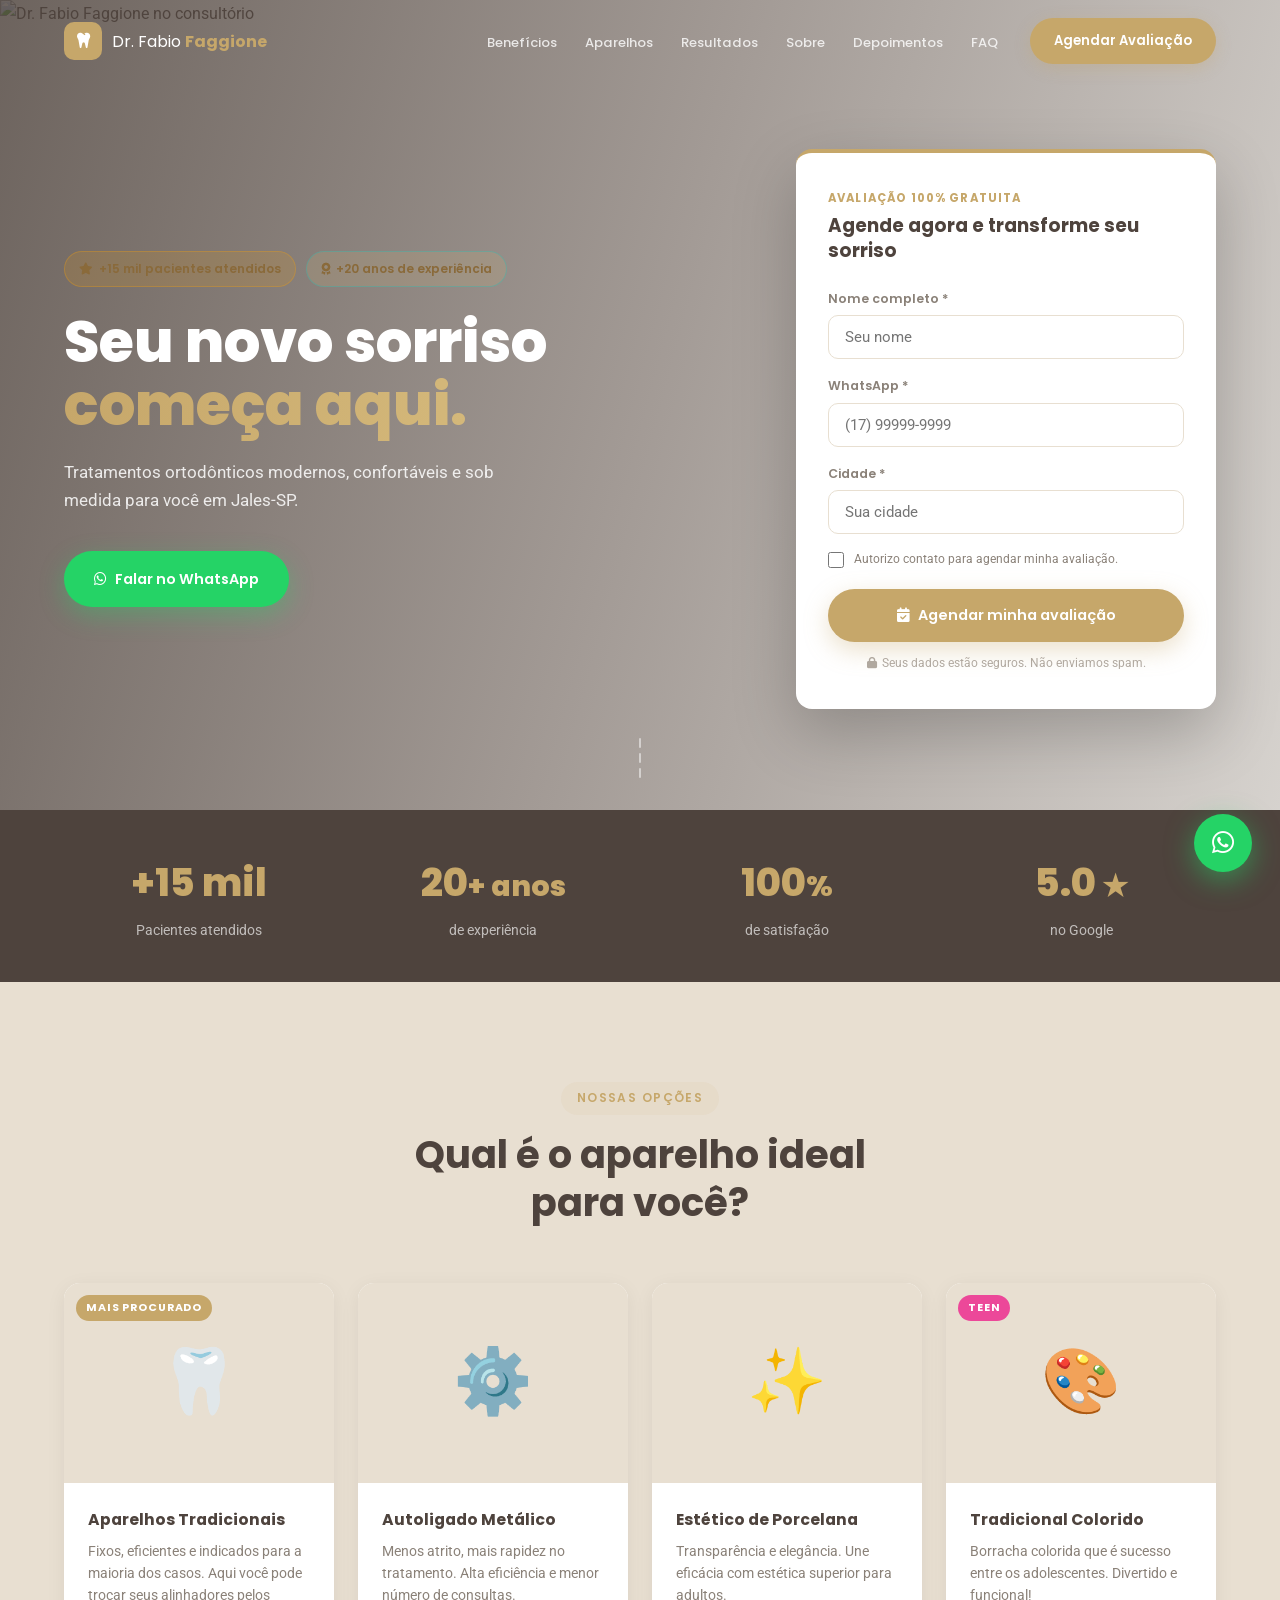
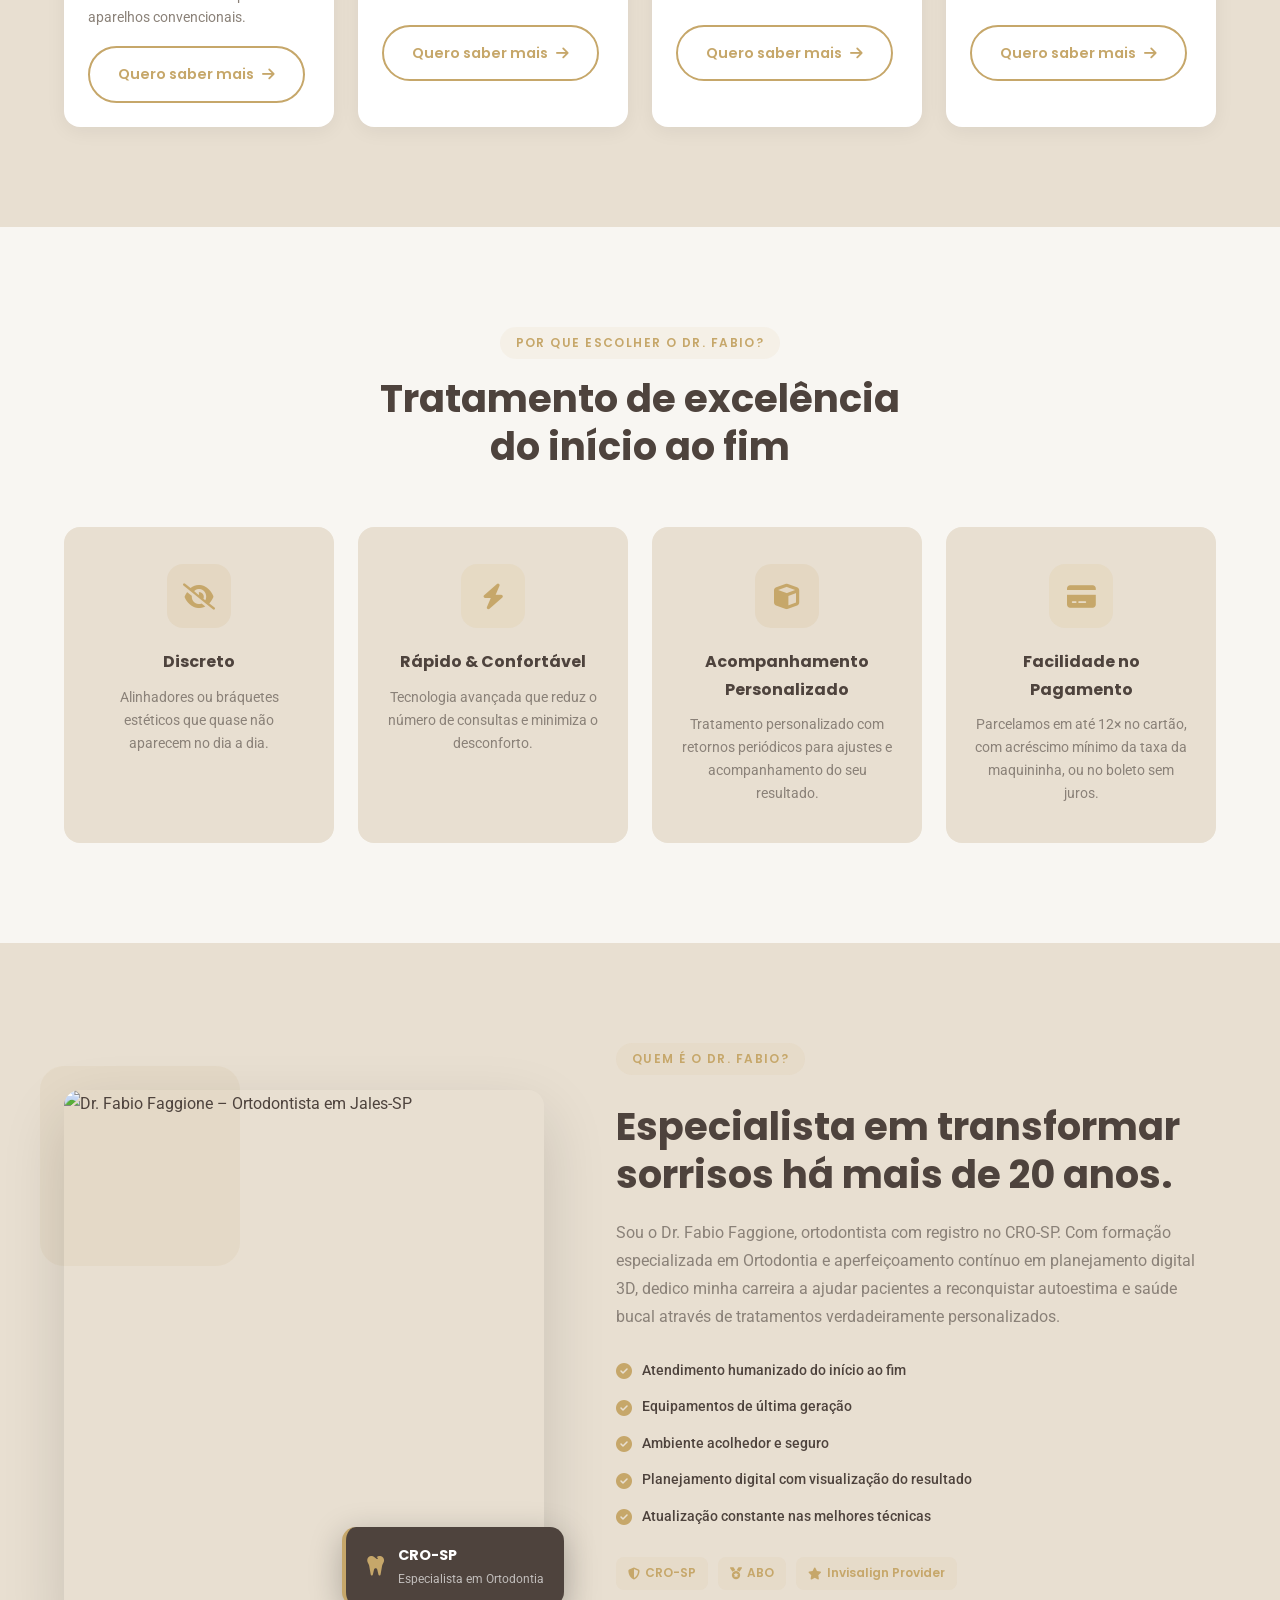
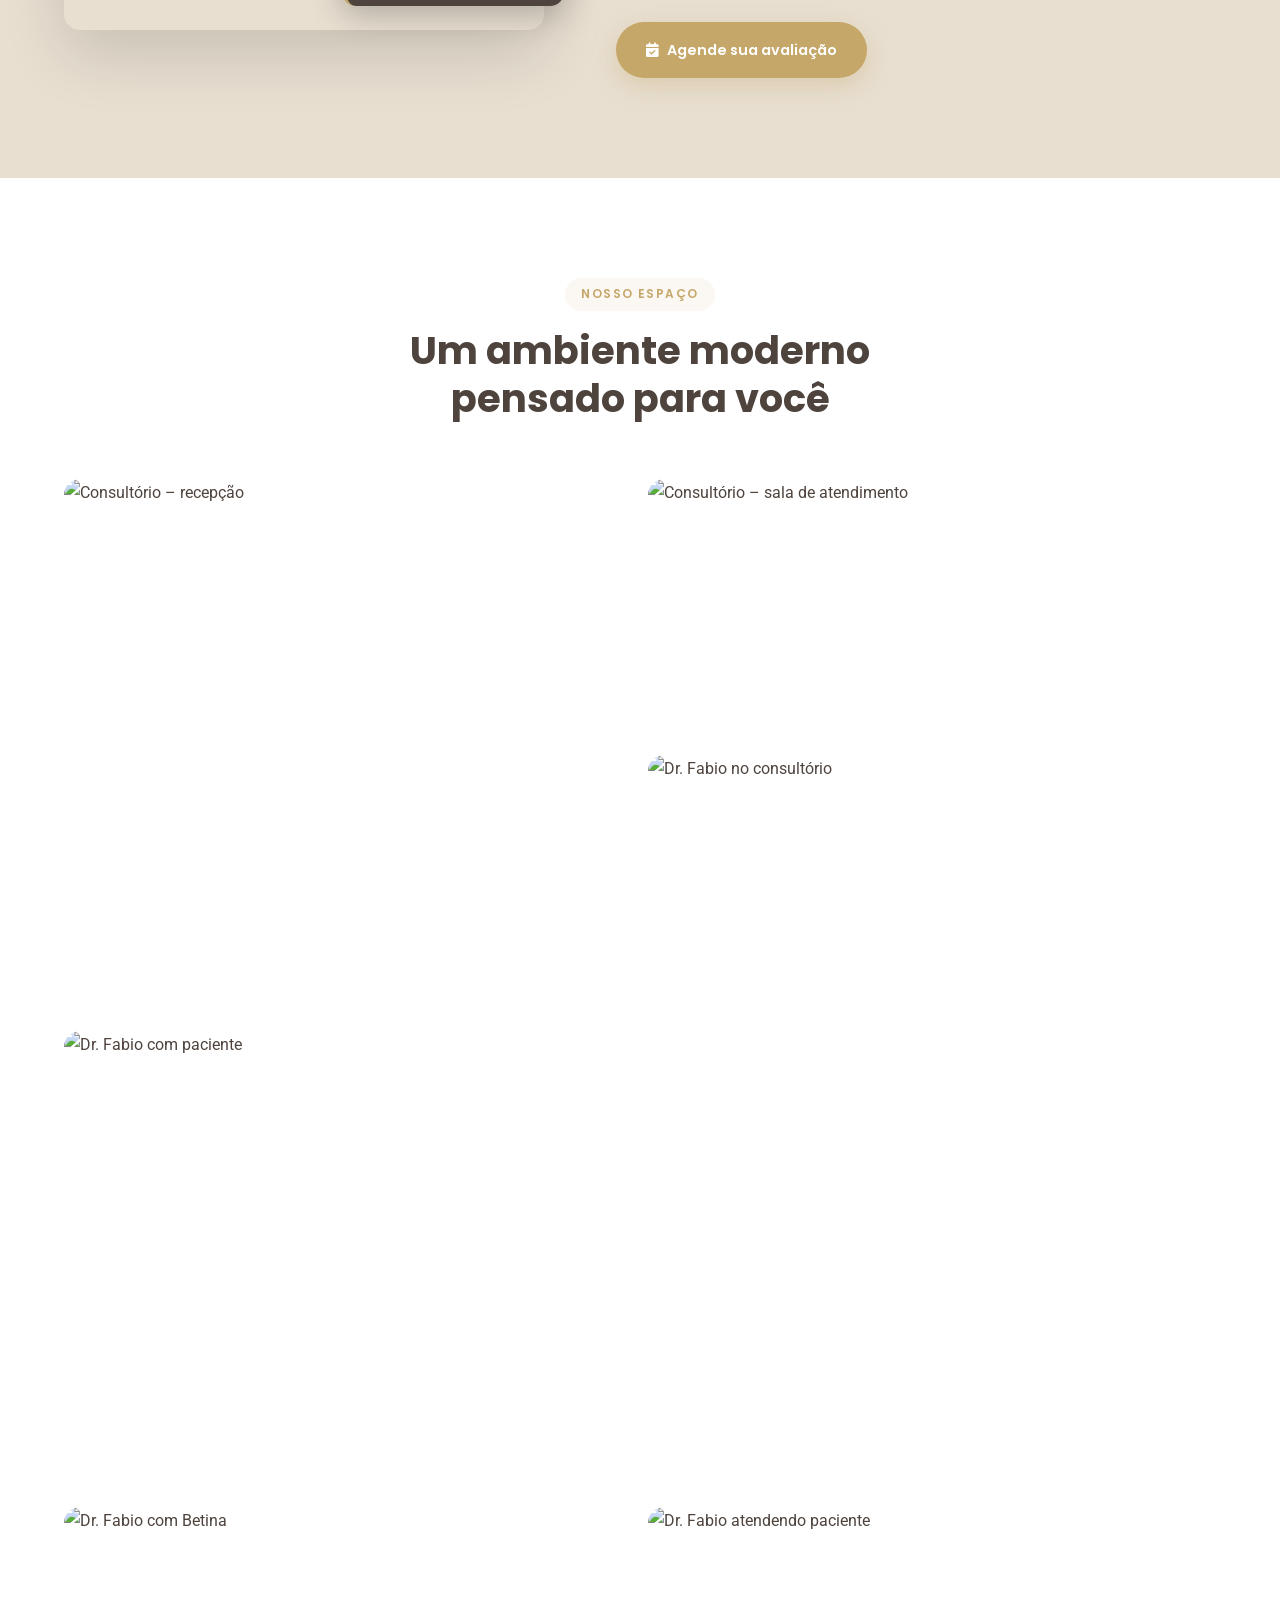
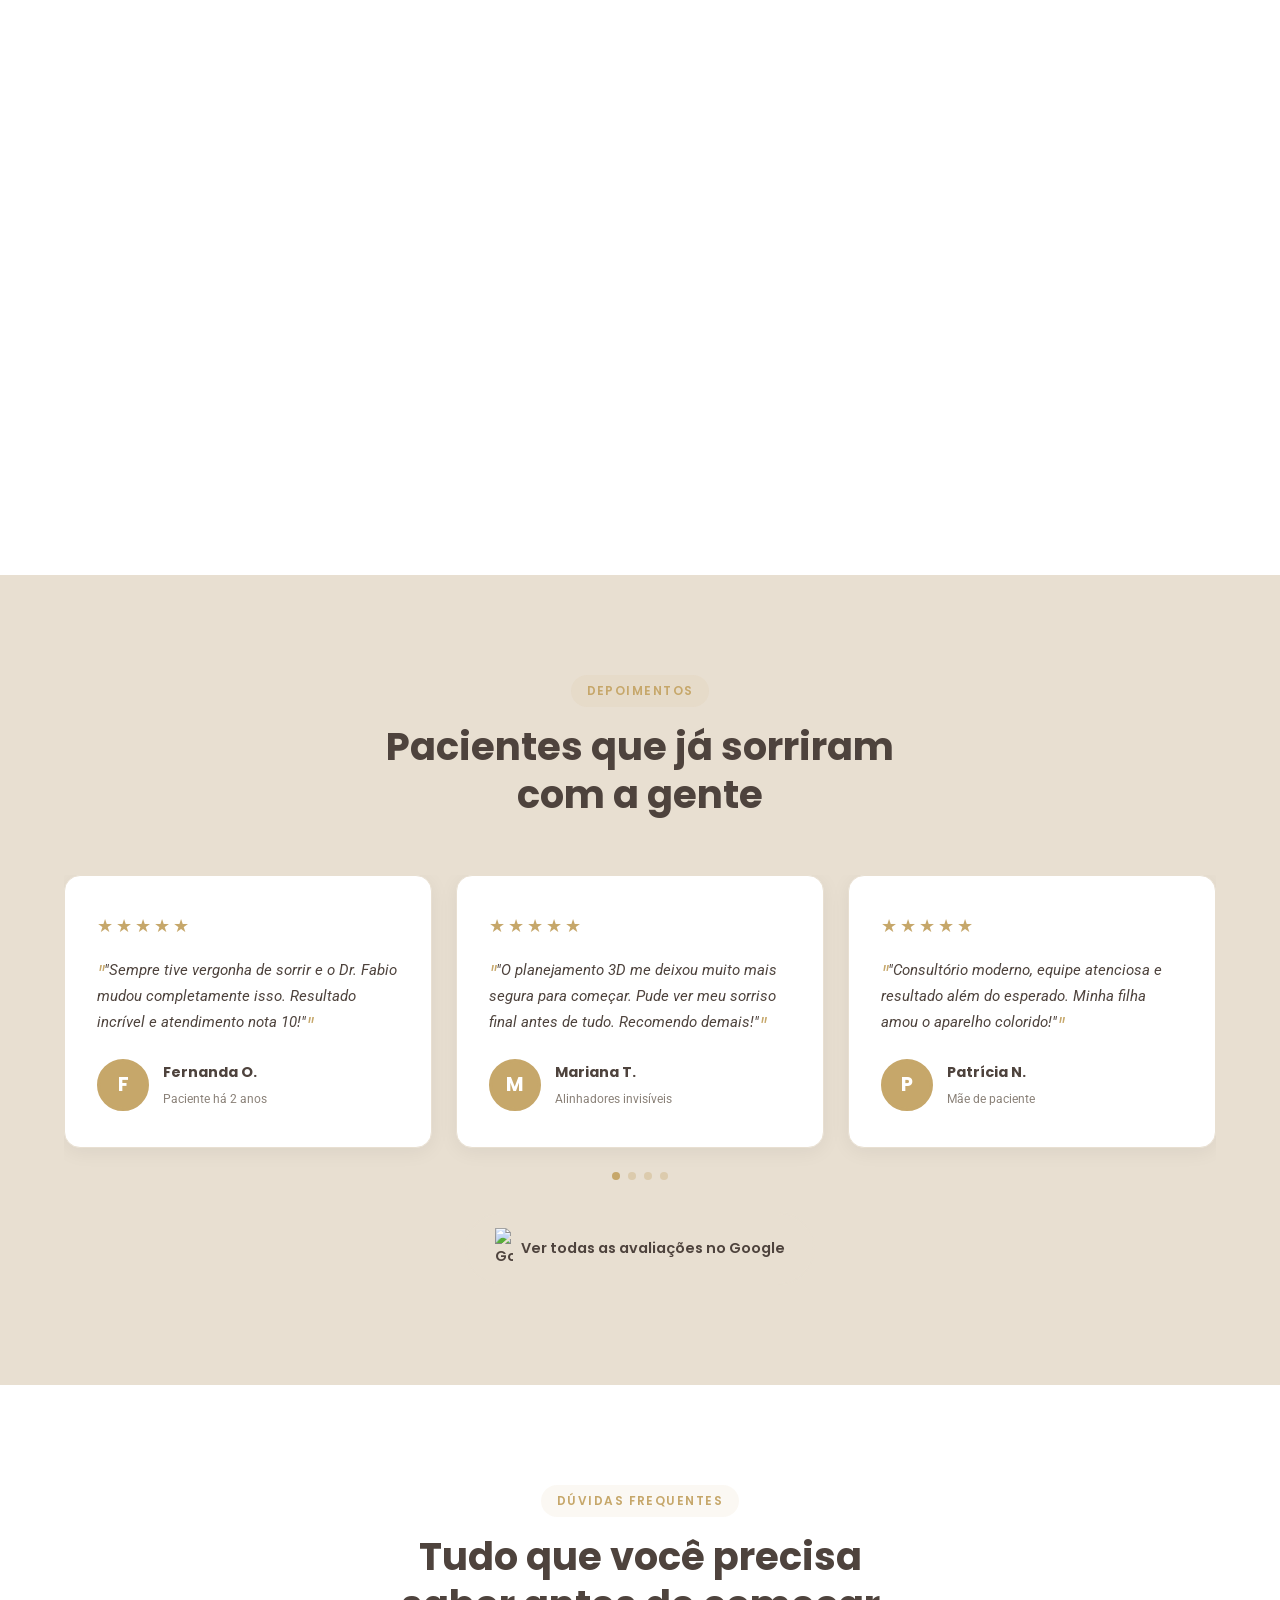
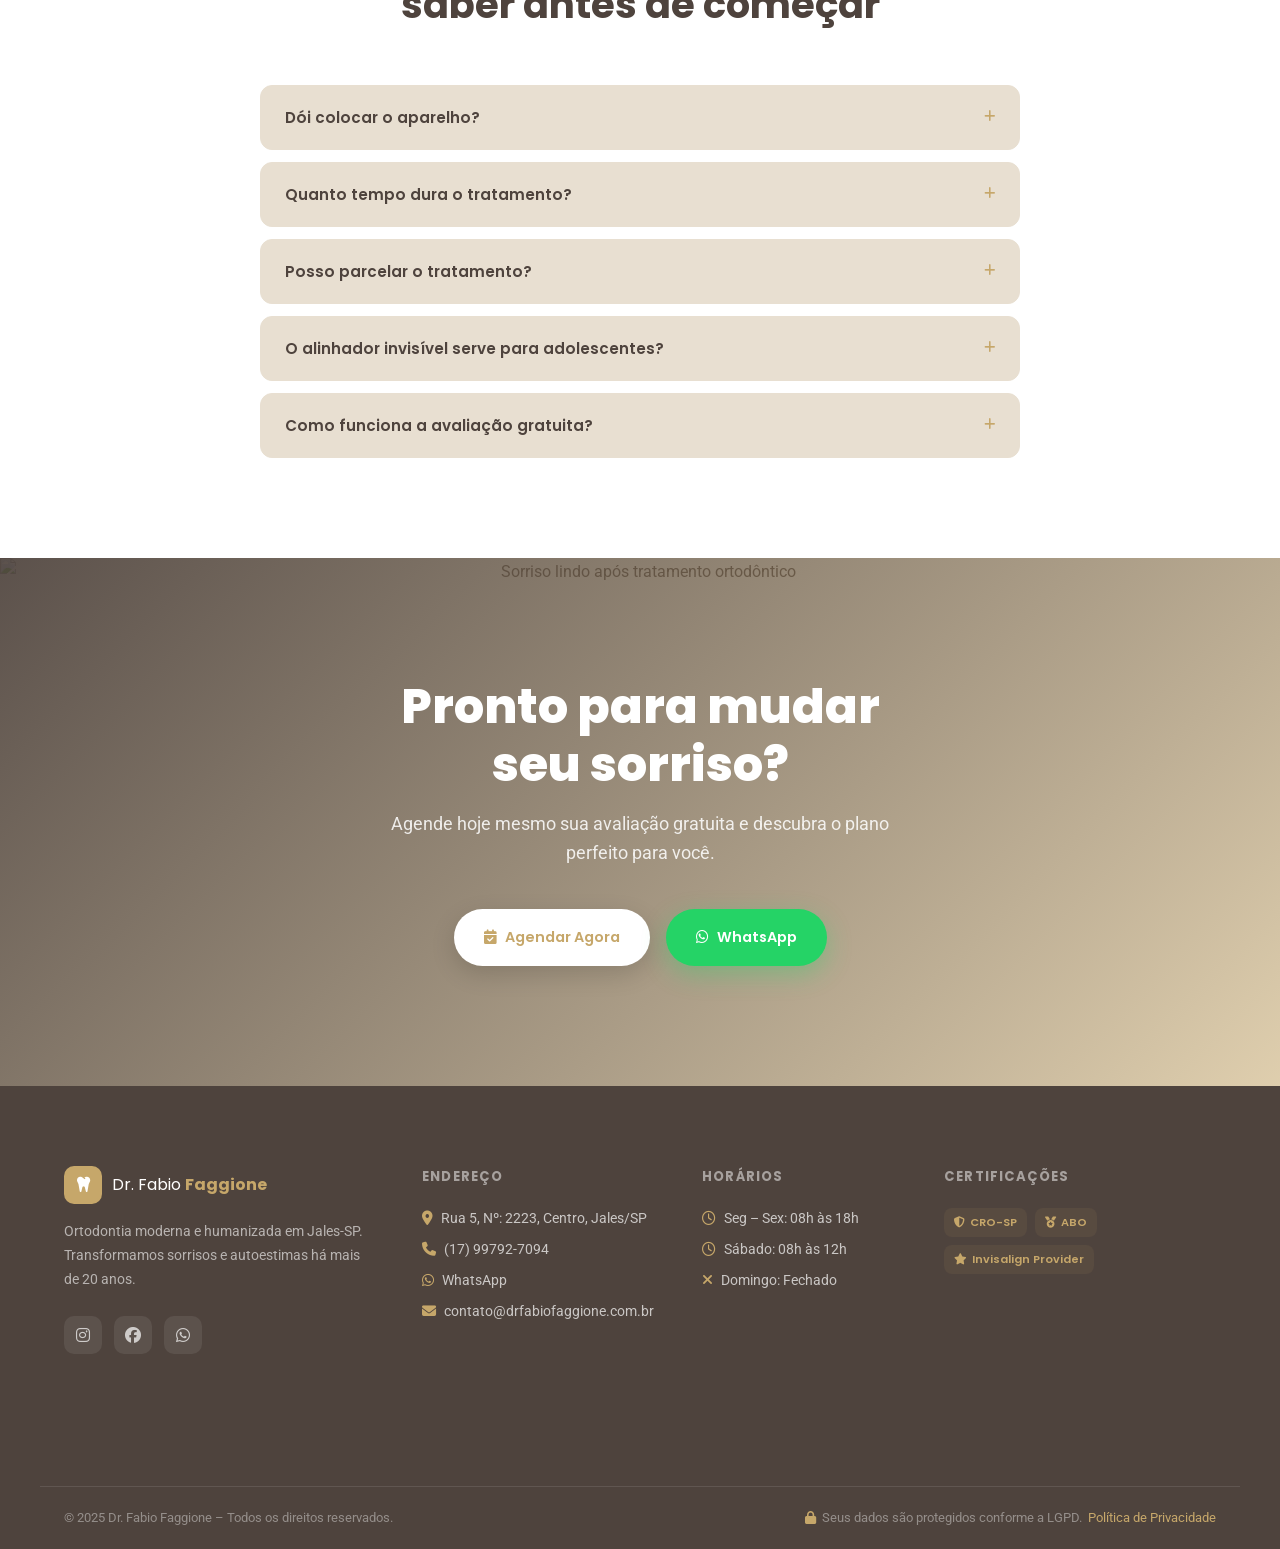
==== commit 9b65d248: "Adiciona segunda foto quadrada na galeria lado a lado https://claude.ai/code/session_01UmoizsNMCKDgX" ====
--- a/v2/index.html
+++ b/v2/index.html
@@ -781,6 +781,11 @@
 .galeria__item--full {
   grid-column: 1 / 3;
   height: 460px;
+}
+.galeria__item--square {
+  grid-column: span 1;
+  aspect-ratio: 1 / 1;
+  height: auto;
 }
 .galeria__item img {
   width: 100%; height: 100%;
@@ -1116,6 +1121,7 @@
   .galeria__item--large { grid-column: 1 / 3; grid-row: auto; height: 280px; }
   .galeria__item--full { grid-column: 1 / 3; height: 340px; }
   .galeria__item { height: 200px; }
+  .galeria__item--square { height: auto; aspect-ratio: 1 / 1; }
   /* NAV */
   .nav {
     position: fixed;
@@ -1164,6 +1170,7 @@
   .galeria__item--large { height: 220px; }
   .galeria__item--full { height: 300px; }
   .galeria__item { height: 160px; }
+  .galeria__item--square { height: auto; aspect-ratio: 1 / 1; }
 }
 
 /* ==================================================
@@ -1557,6 +1564,12 @@
       <div class="galeria__item galeria__item--full">
         <img src="https://litter.catbox.moe/uylkun.jpg" alt="Dr. Fabio com paciente" loading="lazy" style="object-position: center 35%;" />
       </div>
+      <div class="galeria__item galeria__item--square">
+        <img src="https://litter.catbox.moe/te7twm.jpg" alt="Dr. Fabio com Betina" loading="lazy" />
+      </div>
+      <div class="galeria__item galeria__item--square">
+        <img src="https://files.catbox.moe/rkj2am.jpeg" alt="Dr. Fabio atendendo paciente" loading="lazy" />
+      </div>
     </div>
   </div>
 </section>
@@ -1744,8 +1757,8 @@
       </a>
       <p>Ortodontia moderna e humanizada em Jales-SP. Transformamos sorrisos e autoestimas há mais de 20 anos.</p>
       <div class="footer__socials">
-        <a href="#" aria-label="Instagram"><i class="fa-brands fa-instagram"></i></a>
-        <a href="#" aria-label="Facebook"><i class="fa-brands fa-facebook"></i></a>
+        <a href="https://www.instagram.com/drfabiofaggioni" target="_blank" aria-label="Instagram"><i class="fa-brands fa-instagram"></i></a>
+        <a href="https://www.facebook.com/drfabiofaggioni" target="_blank" aria-label="Facebook"><i class="fa-brands fa-facebook"></i></a>
         <a href="https://wa.me/5517997927094" aria-label="WhatsApp"><i class="fa-brands fa-whatsapp"></i></a>
       </div>
     </div>
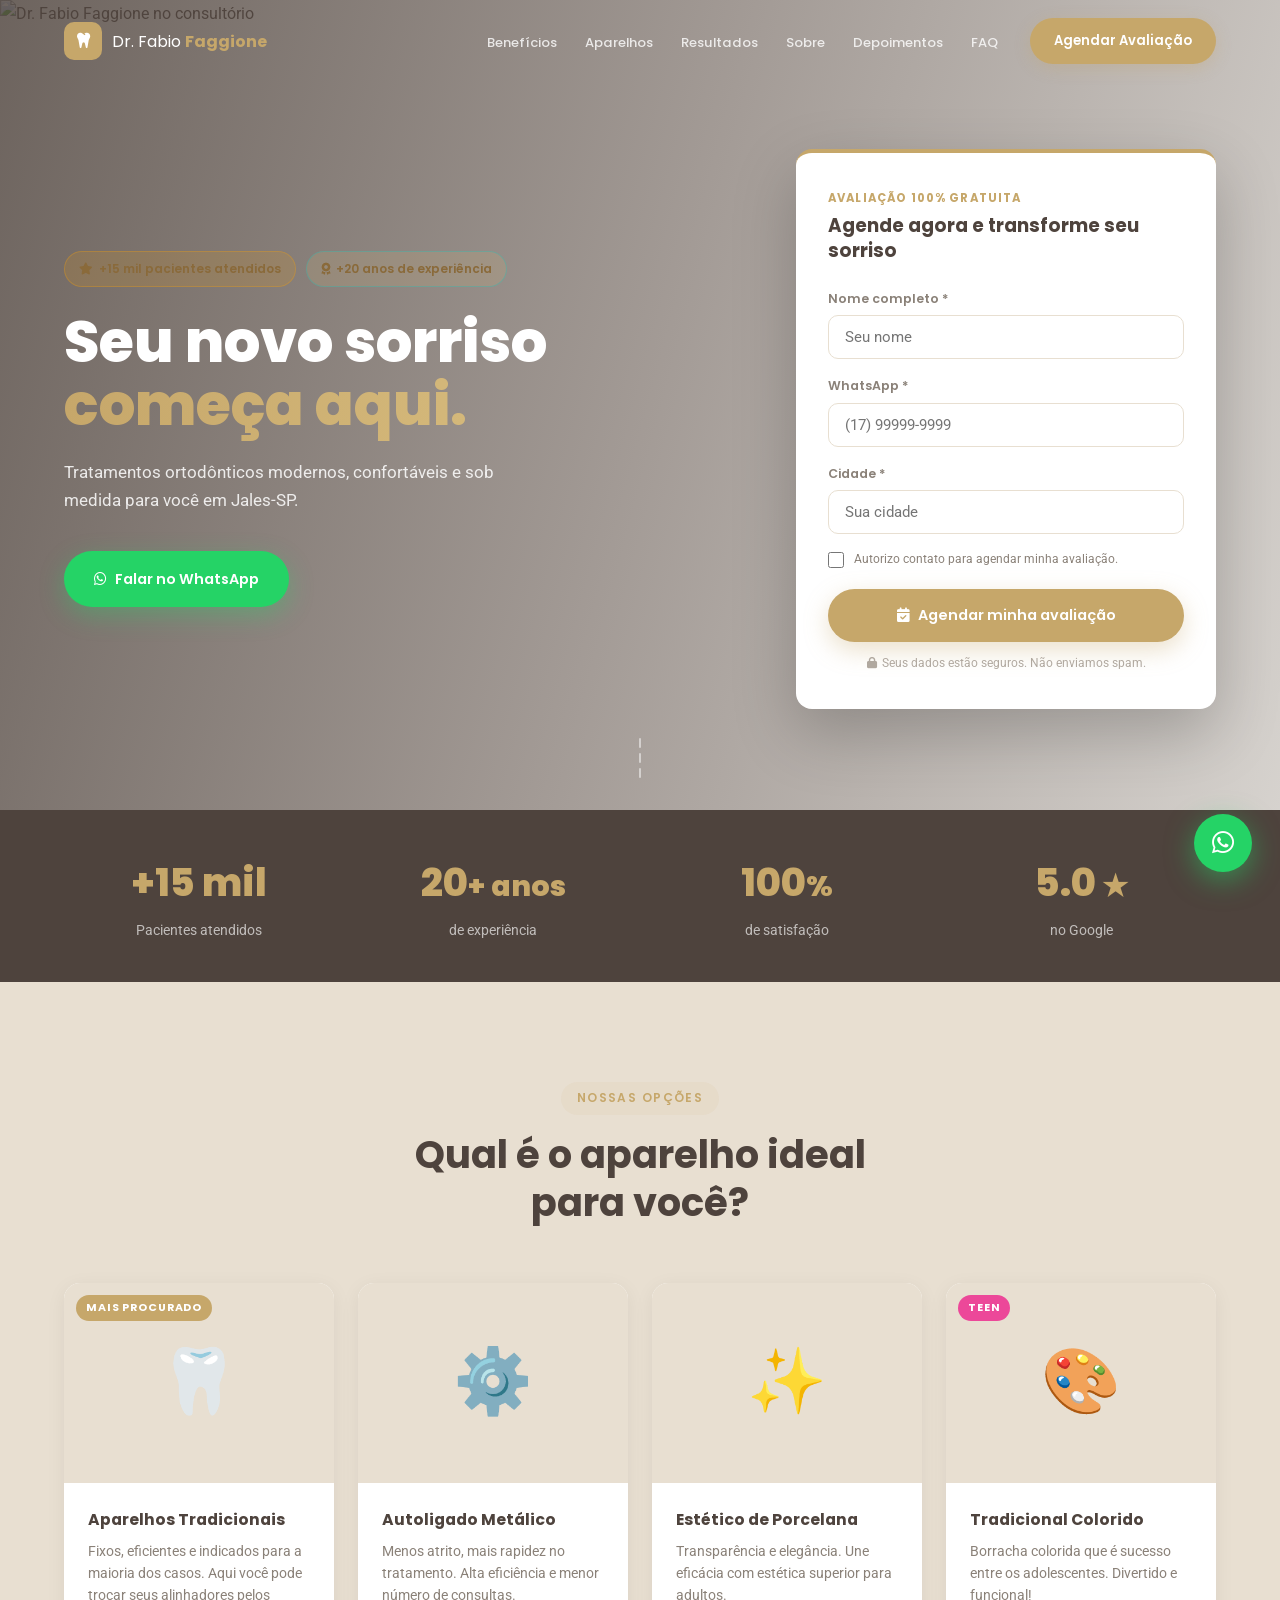
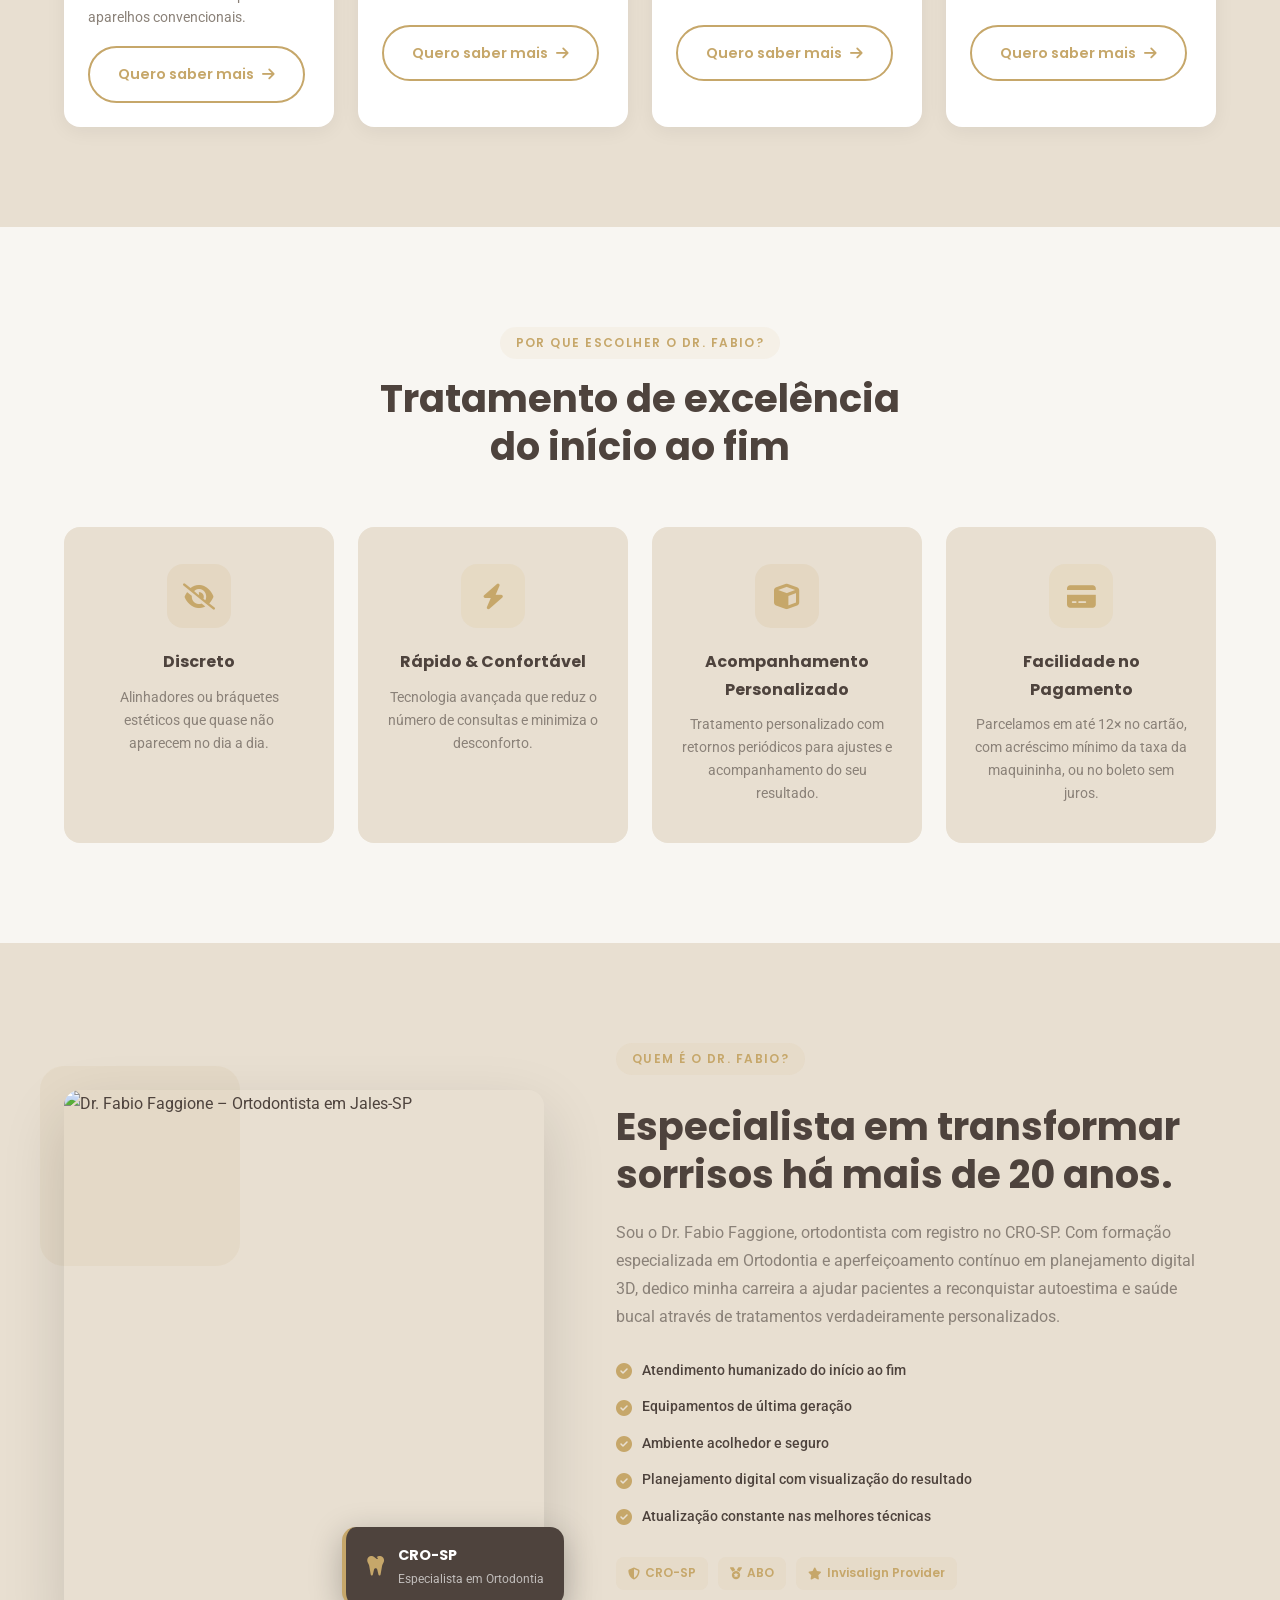
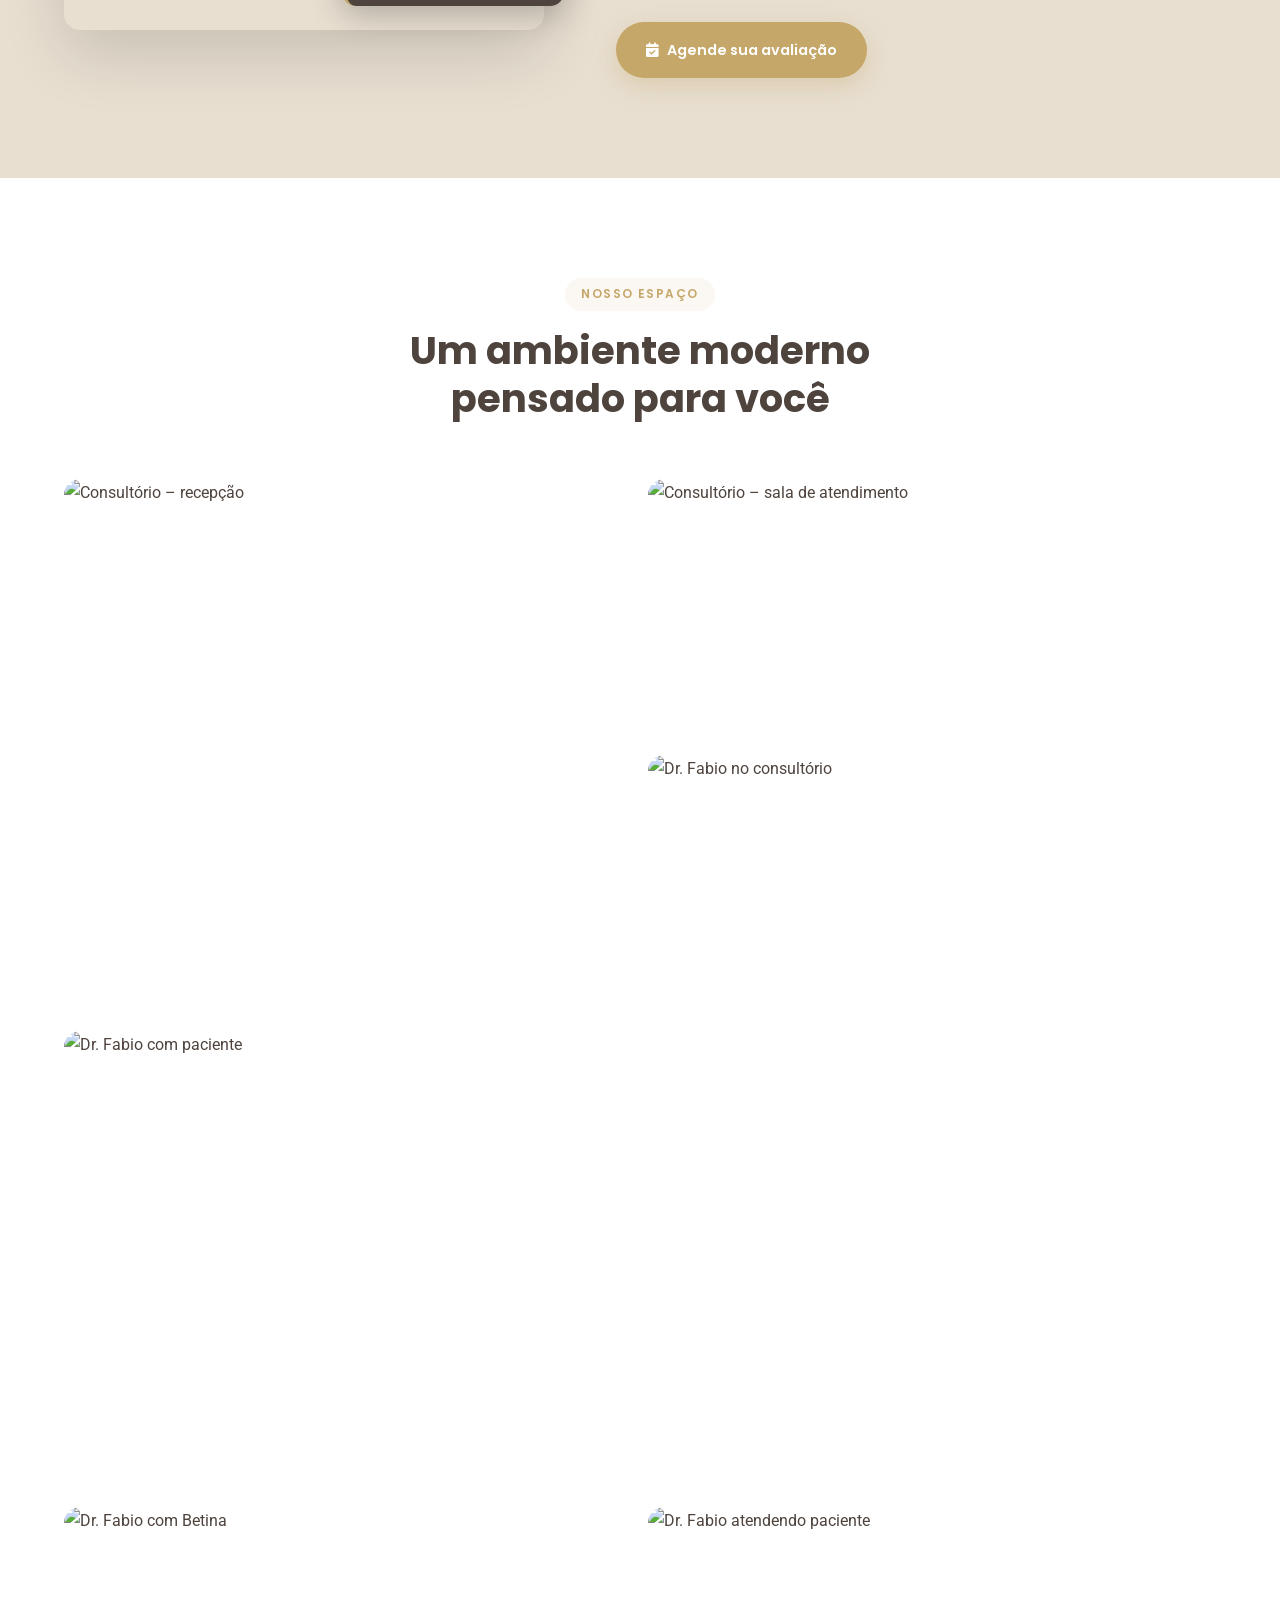
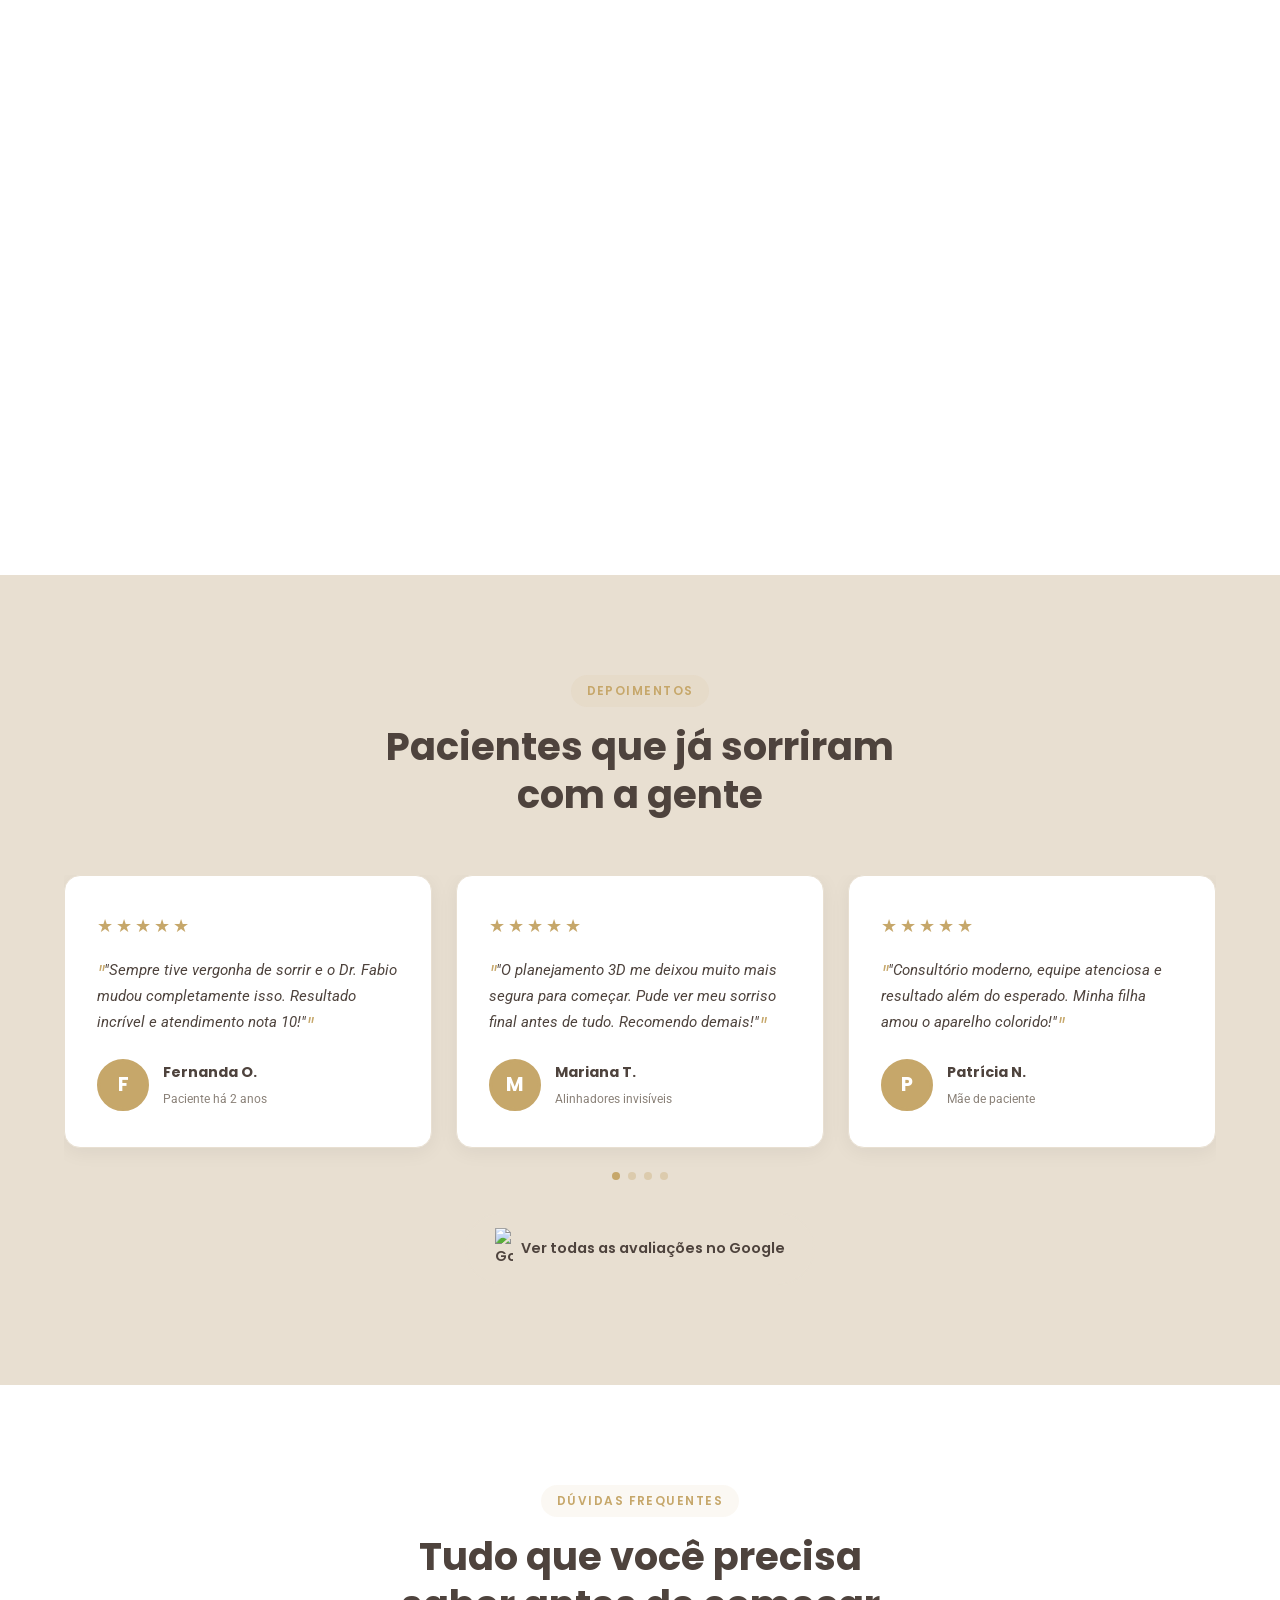
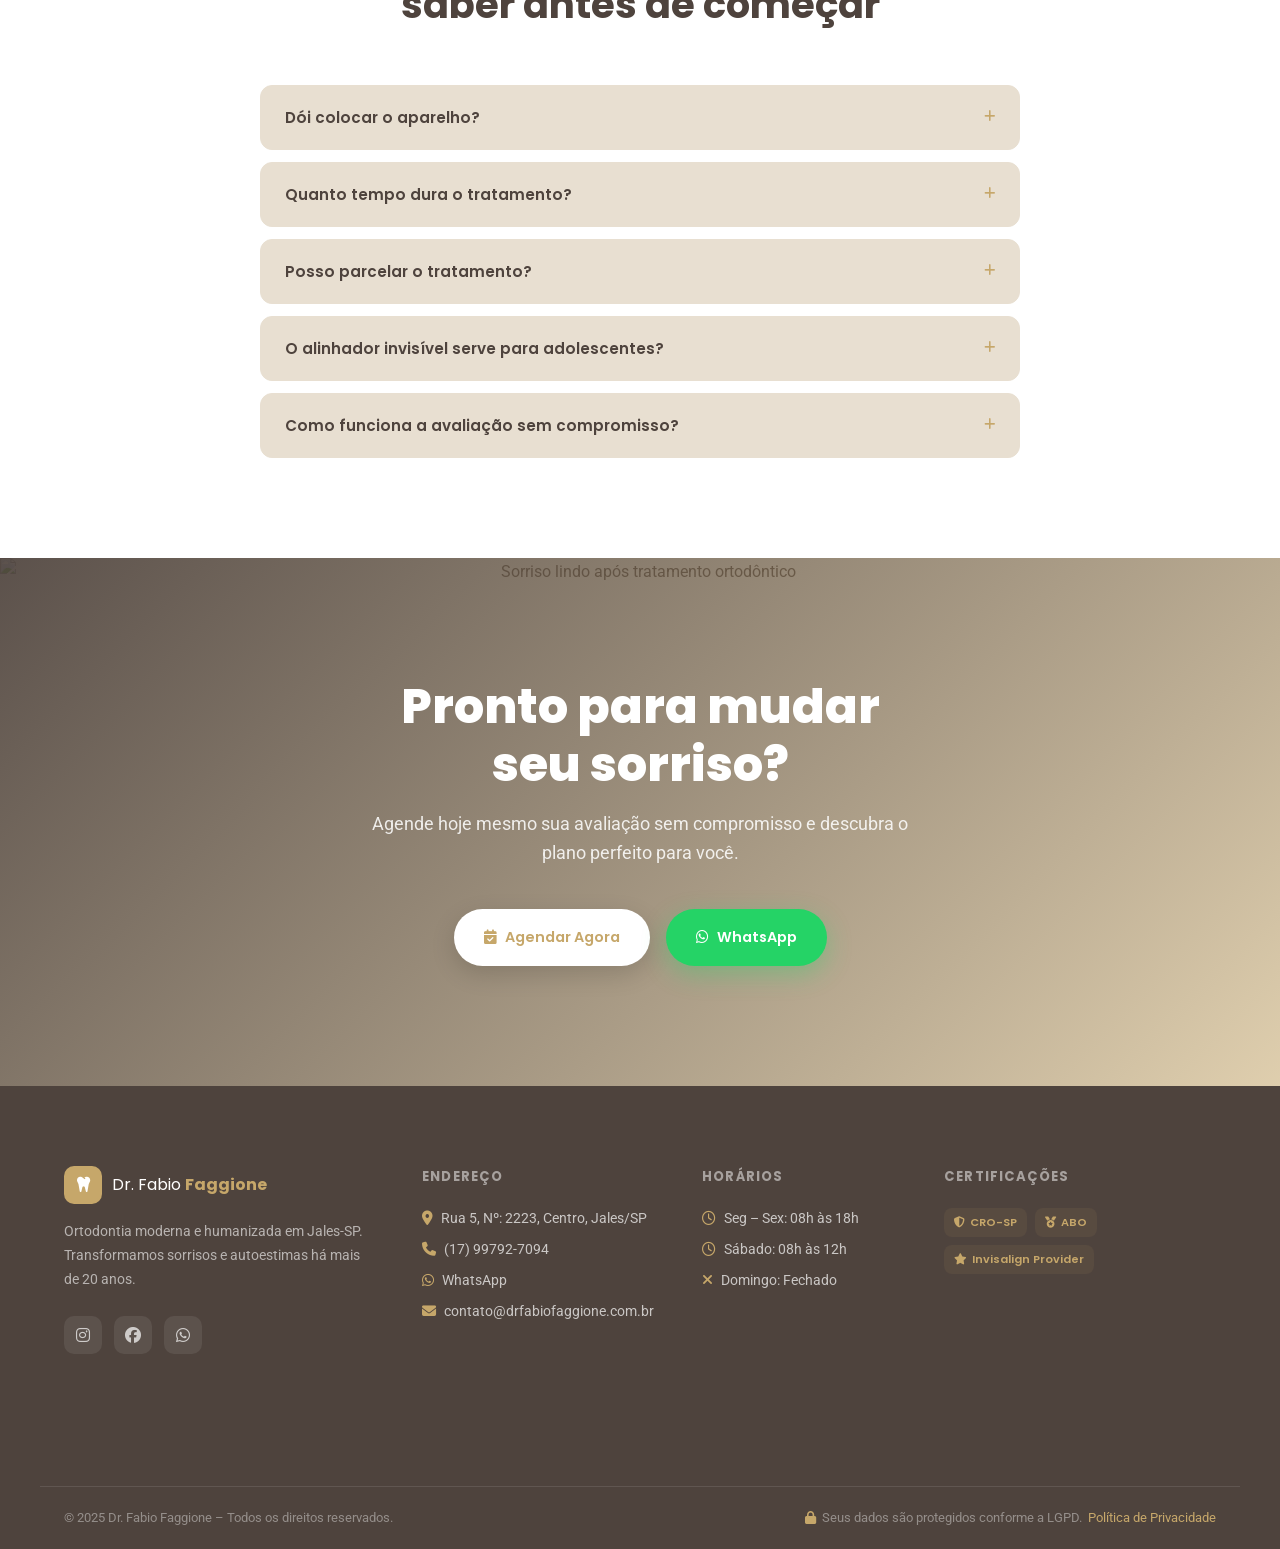
==== commit e92dd4e3: "Substitui avaliação gratuita por avaliação sem compromisso https://claude.ai/code/session_01UmoizsNM" ====
--- a/v2/index.html
+++ b/v2/index.html
@@ -3,7 +3,7 @@
 <head>
   <meta charset="UTF-8" />
   <meta name="viewport" content="width=device-width, initial-scale=1.0" />
-  <meta name="description" content="Dr. Fabio Faggione – Ortodontia em Jales-SP. Tratamentos modernos, alinhadores invisíveis, aparelhos estéticos e muito mais. Agende sua avaliação gratuita!" />
+  <meta name="description" content="Dr. Fabio Faggione – Ortodontia em Jales-SP. Tratamentos modernos, alinhadores invisíveis, aparelhos estéticos e muito mais. Agende sua avaliação sem compromisso!" />
   <title>Dr. Fabio Faggione | Ortodontia em Jales-SP</title>
 
   <!-- Fonts -->
@@ -1684,7 +1684,7 @@
           <i class="fa-solid fa-plus"></i>
         </button>
         <div class="faq-item__a">
-          <p>Em média, de 12 a 24 meses, mas cada caso é único. Na avaliação gratuita, o Dr. Fabio avalia sua situação e apresenta um prazo personalizado.</p>
+          <p>Em média, de 12 a 24 meses, mas cada caso é único. Na avaliação sem compromisso, o Dr. Fabio avalia sua situação e apresenta um prazo personalizado.</p>
         </div>
       </div>
 
@@ -1710,7 +1710,7 @@
 
       <div class="faq-item">
         <button class="faq-item__q" aria-expanded="false">
-          <span>Como funciona a avaliação gratuita?</span>
+          <span>Como funciona a avaliação sem compromisso?</span>
           <i class="fa-solid fa-plus"></i>
         </button>
         <div class="faq-item__a">
@@ -1732,7 +1732,7 @@
   </div>
   <div class="container cta-final__inner">
     <h2>Pronto para mudar <br />seu sorriso?</h2>
-    <p>Agende hoje mesmo sua avaliação gratuita e descubra o plano perfeito para você.</p>
+    <p>Agende hoje mesmo sua avaliação sem compromisso e descubra o plano perfeito para você.</p>
     <div class="cta-final__btns">
       <a href="#hero-form" class="btn btn--white">
         <i class="fa-solid fa-calendar-check"></i> Agendar Agora
@@ -1960,7 +1960,7 @@
     btn.disabled = true;
     btn.innerHTML = '<i class="fa-solid fa-spinner fa-spin"></i> Enviando...';
     const msg = encodeURIComponent(
-      `Olá Dr. Fabio! Me chamo ${nome}, sou de ${cidade} e gostaria de agendar minha avaliação gratuita. Meu WhatsApp: ${wa}`
+      `Olá Dr. Fabio! Me chamo ${nome}, sou de ${cidade} e gostaria de agendar minha avaliação sem compromisso. Meu WhatsApp: ${wa}`
     );
     showAlert('Ótimo! Redirecionando para o WhatsApp...', 'success');
     form.reset();
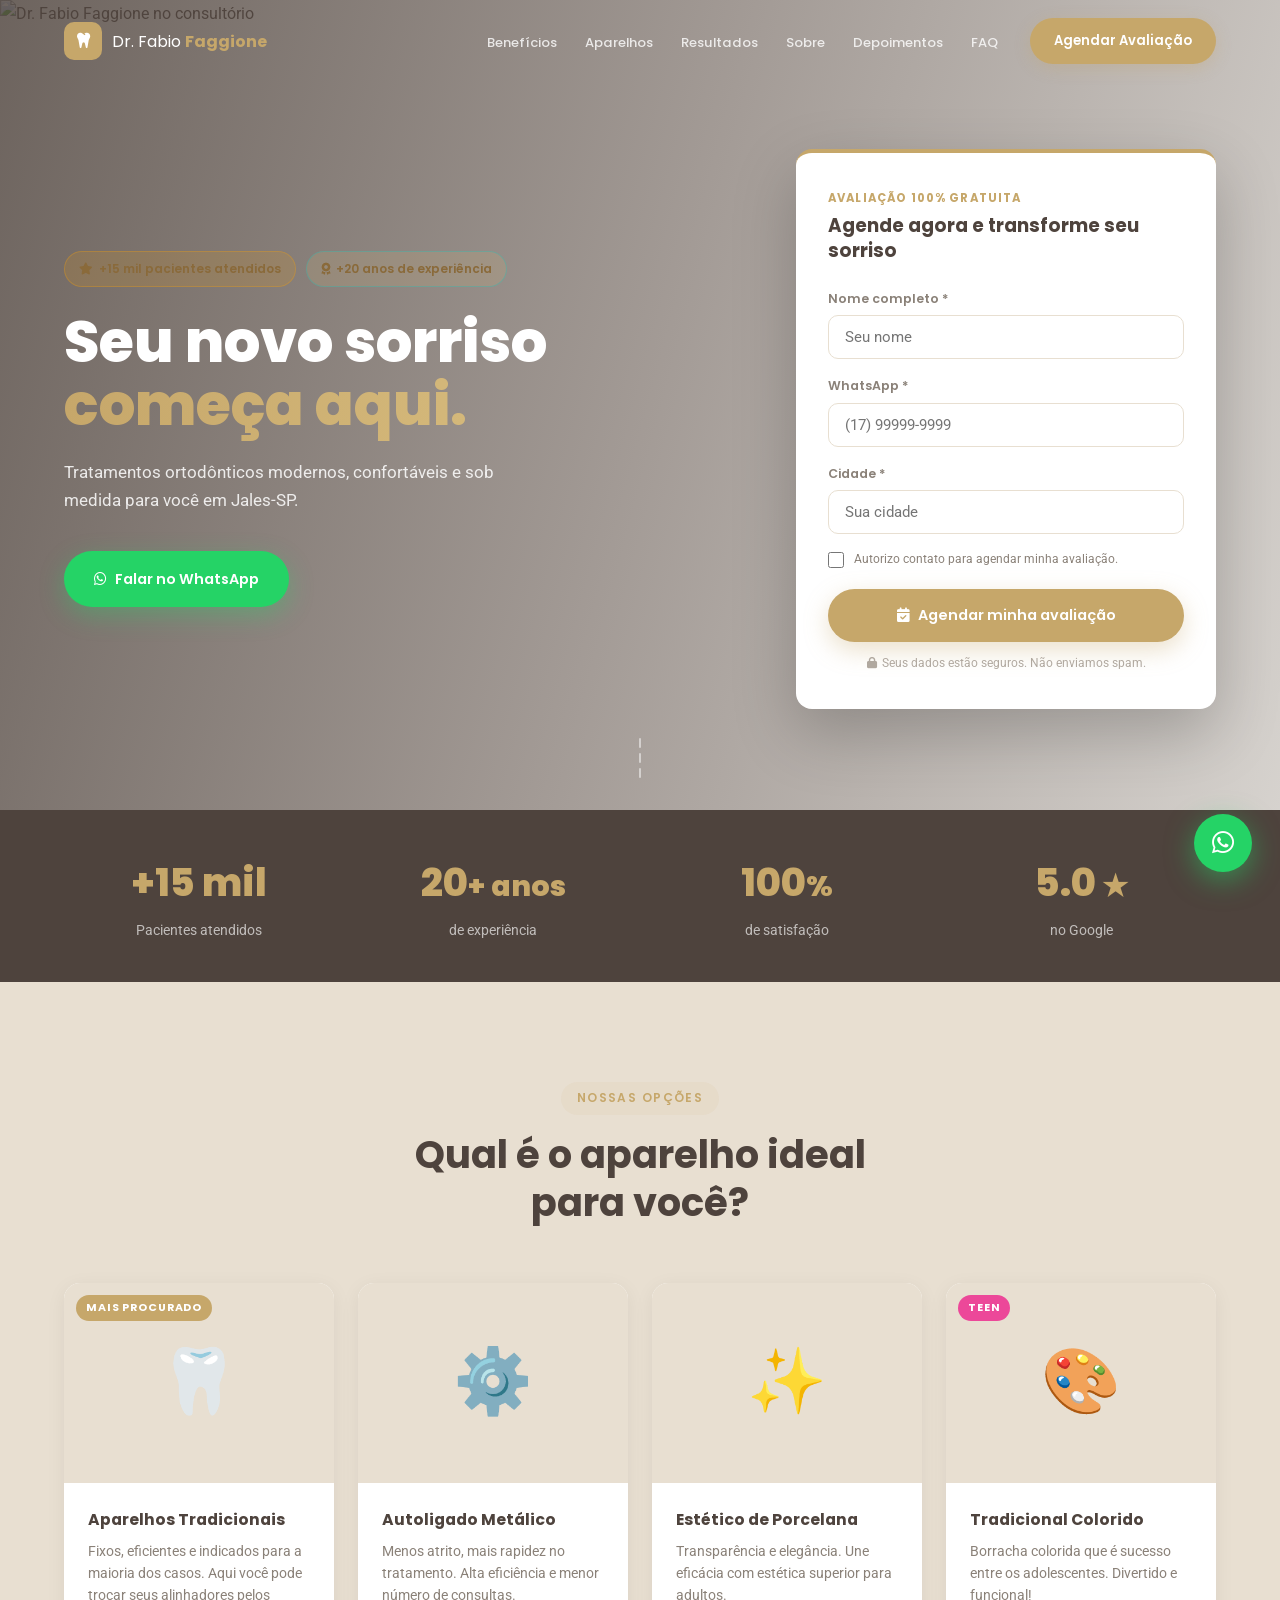
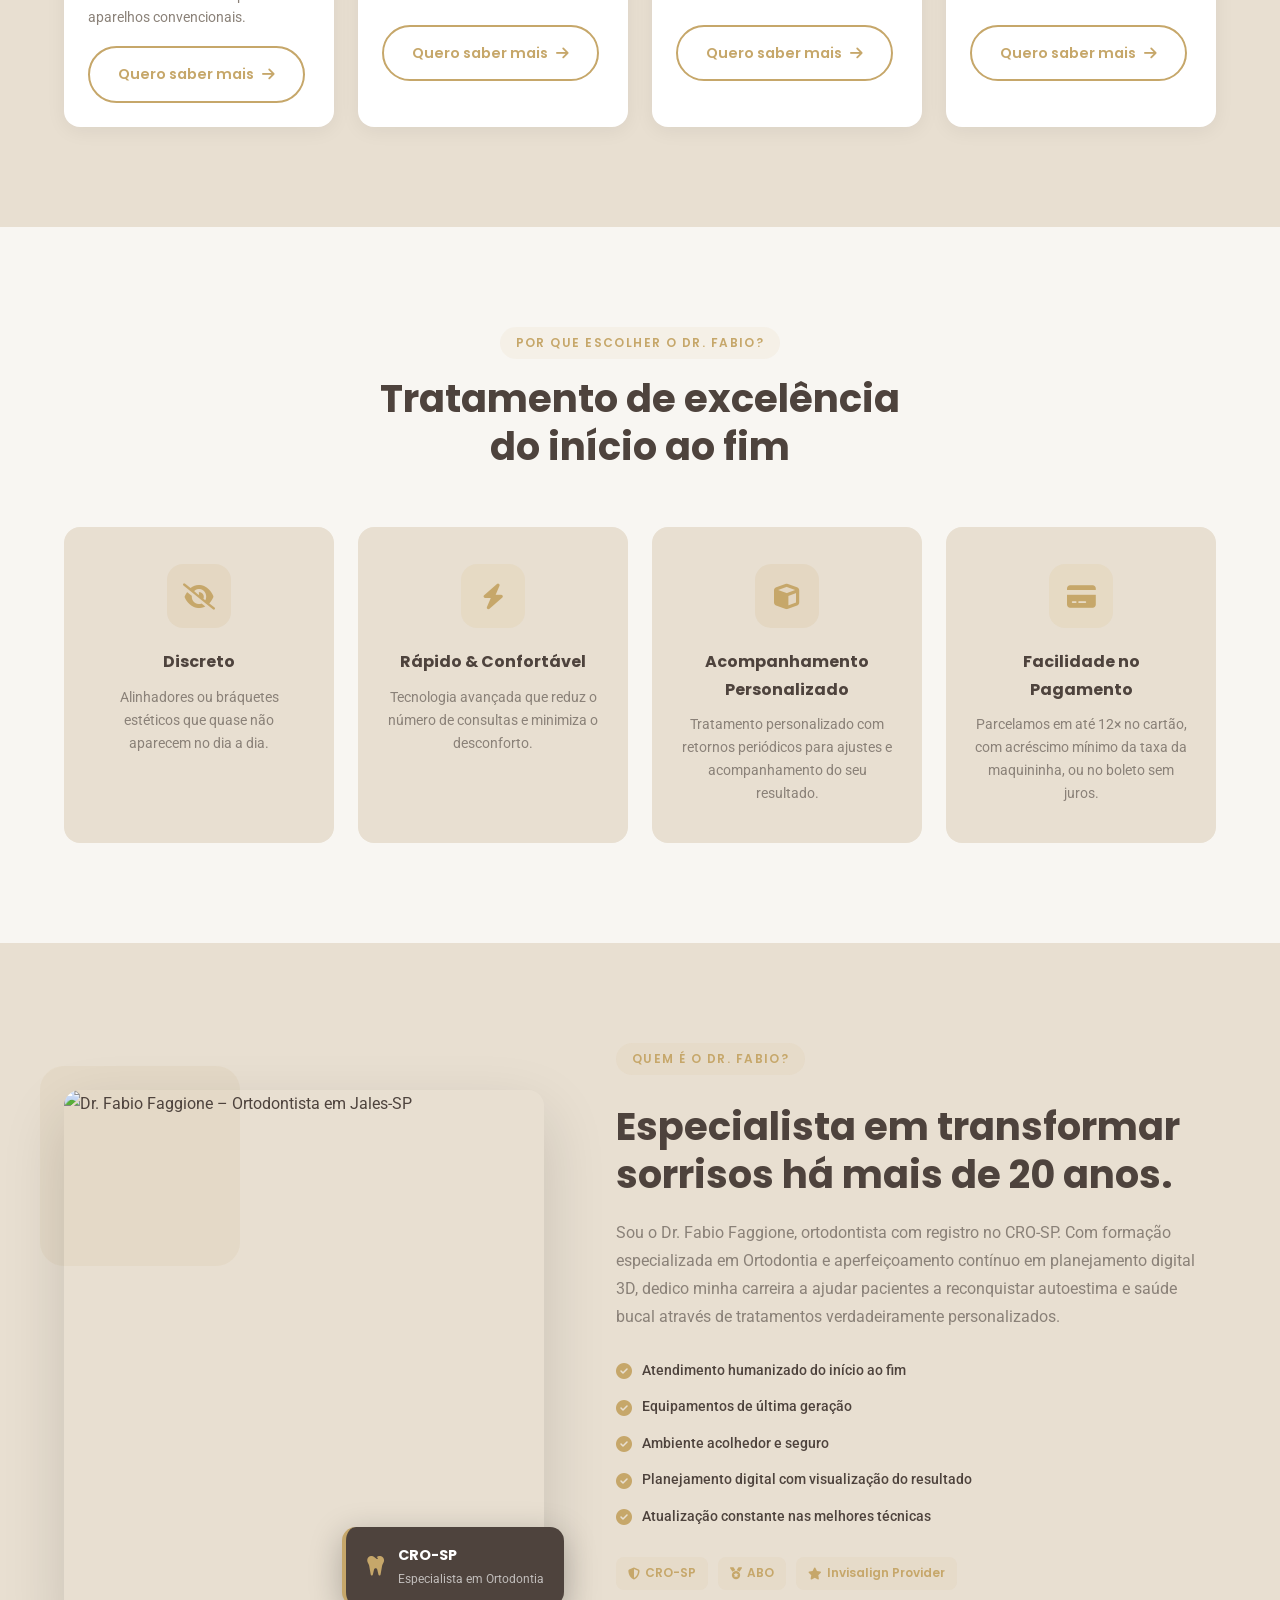
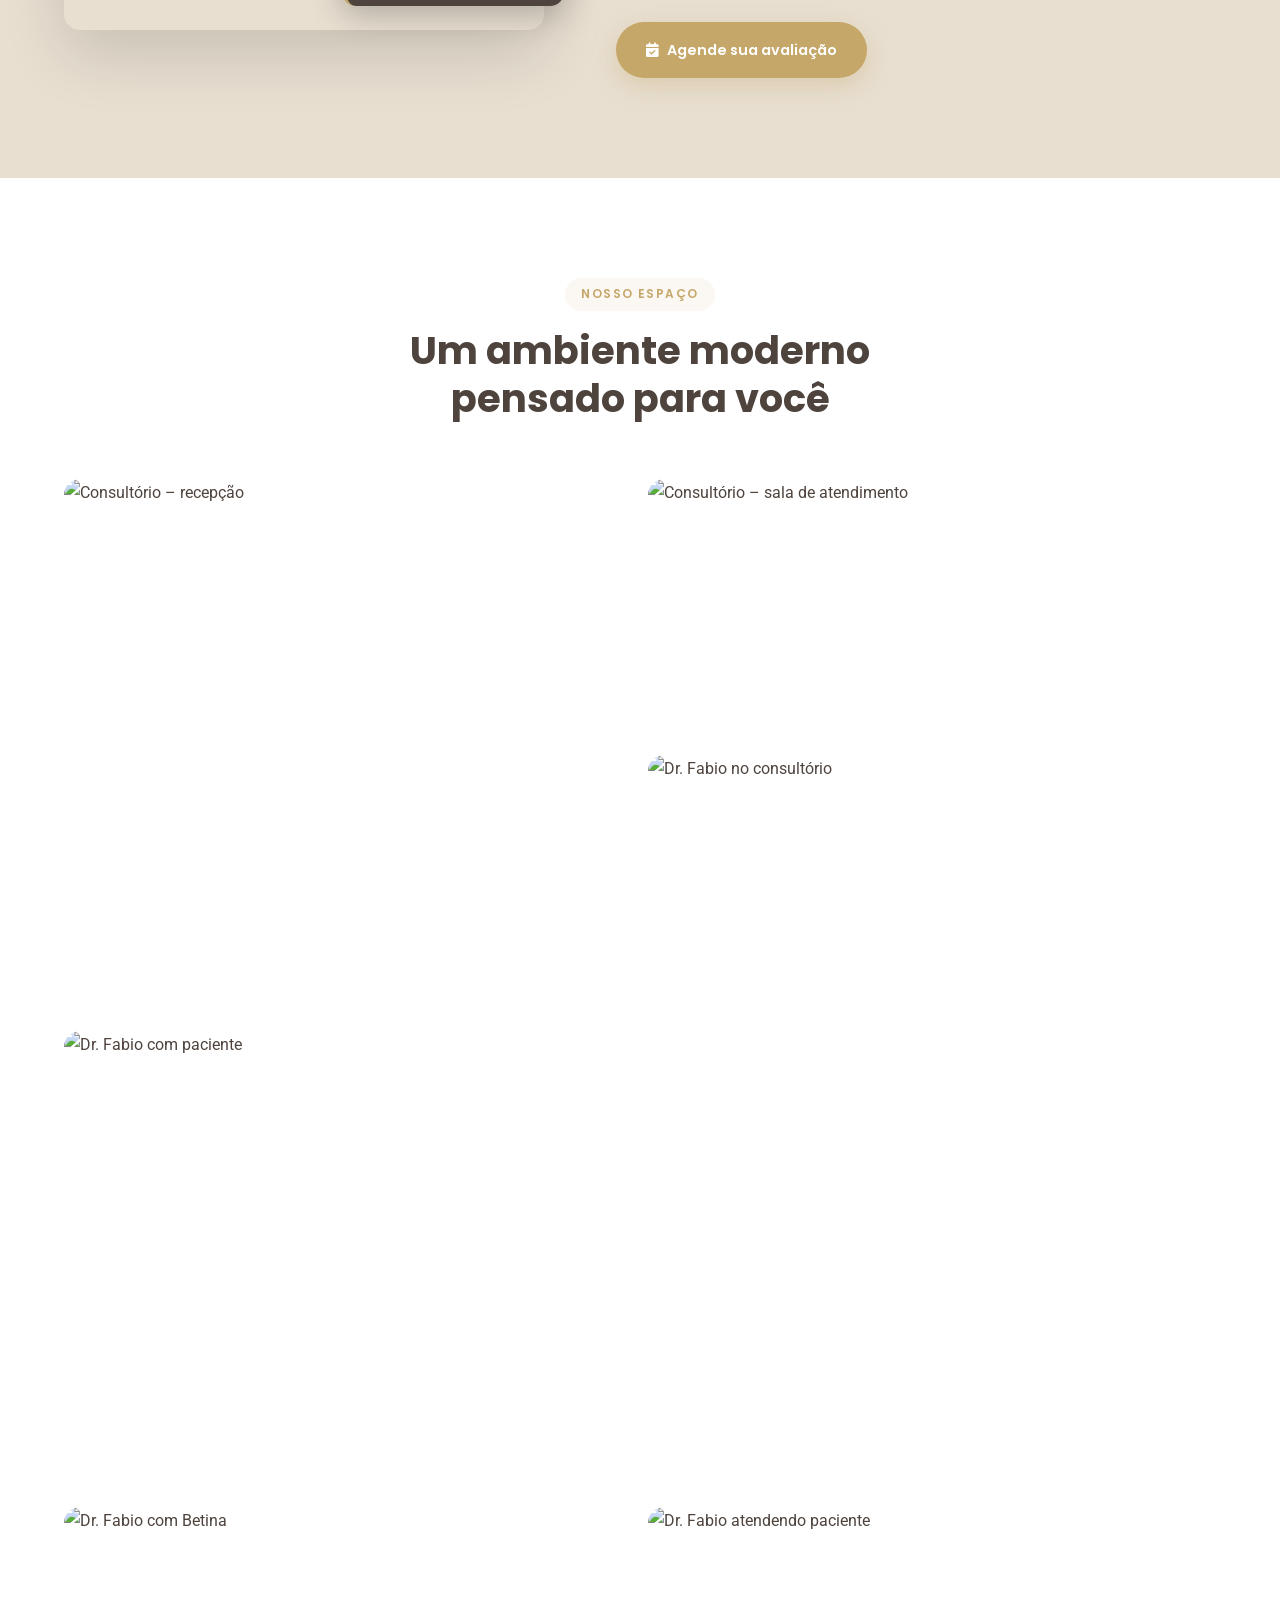
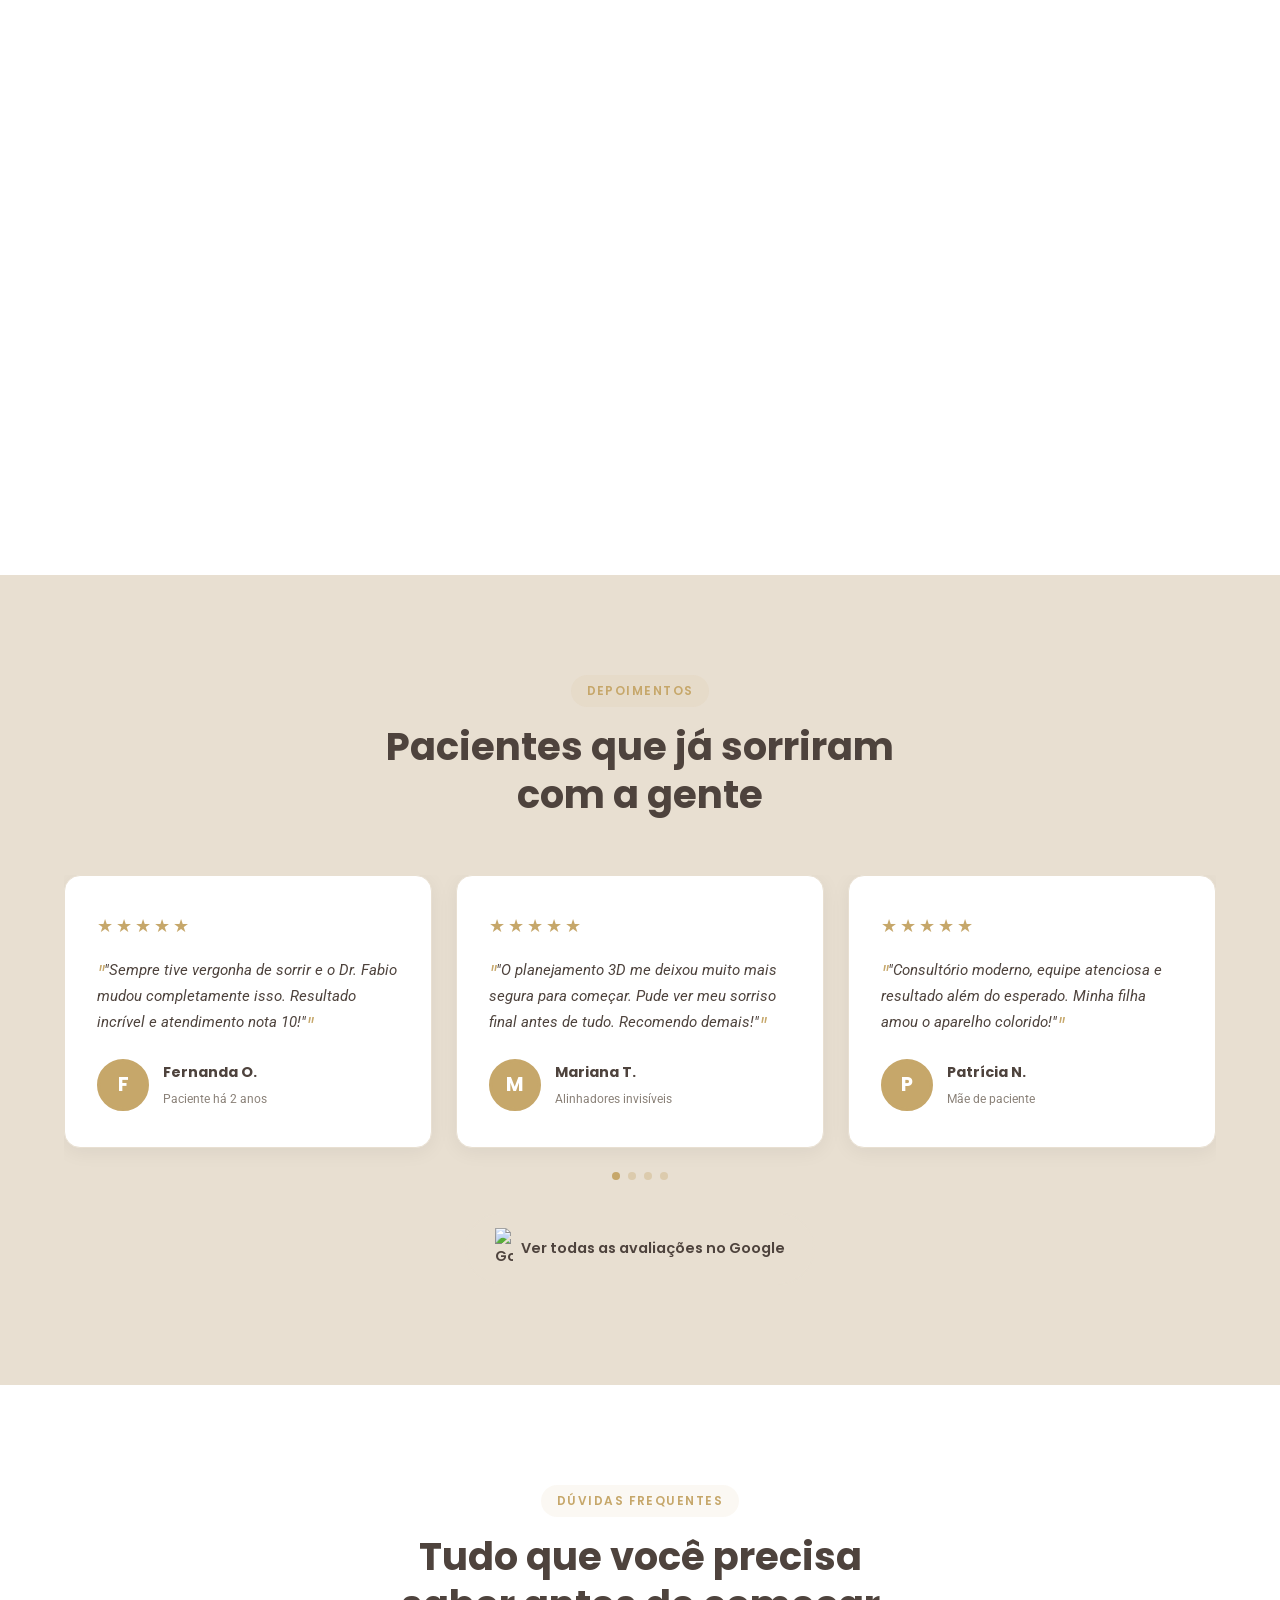
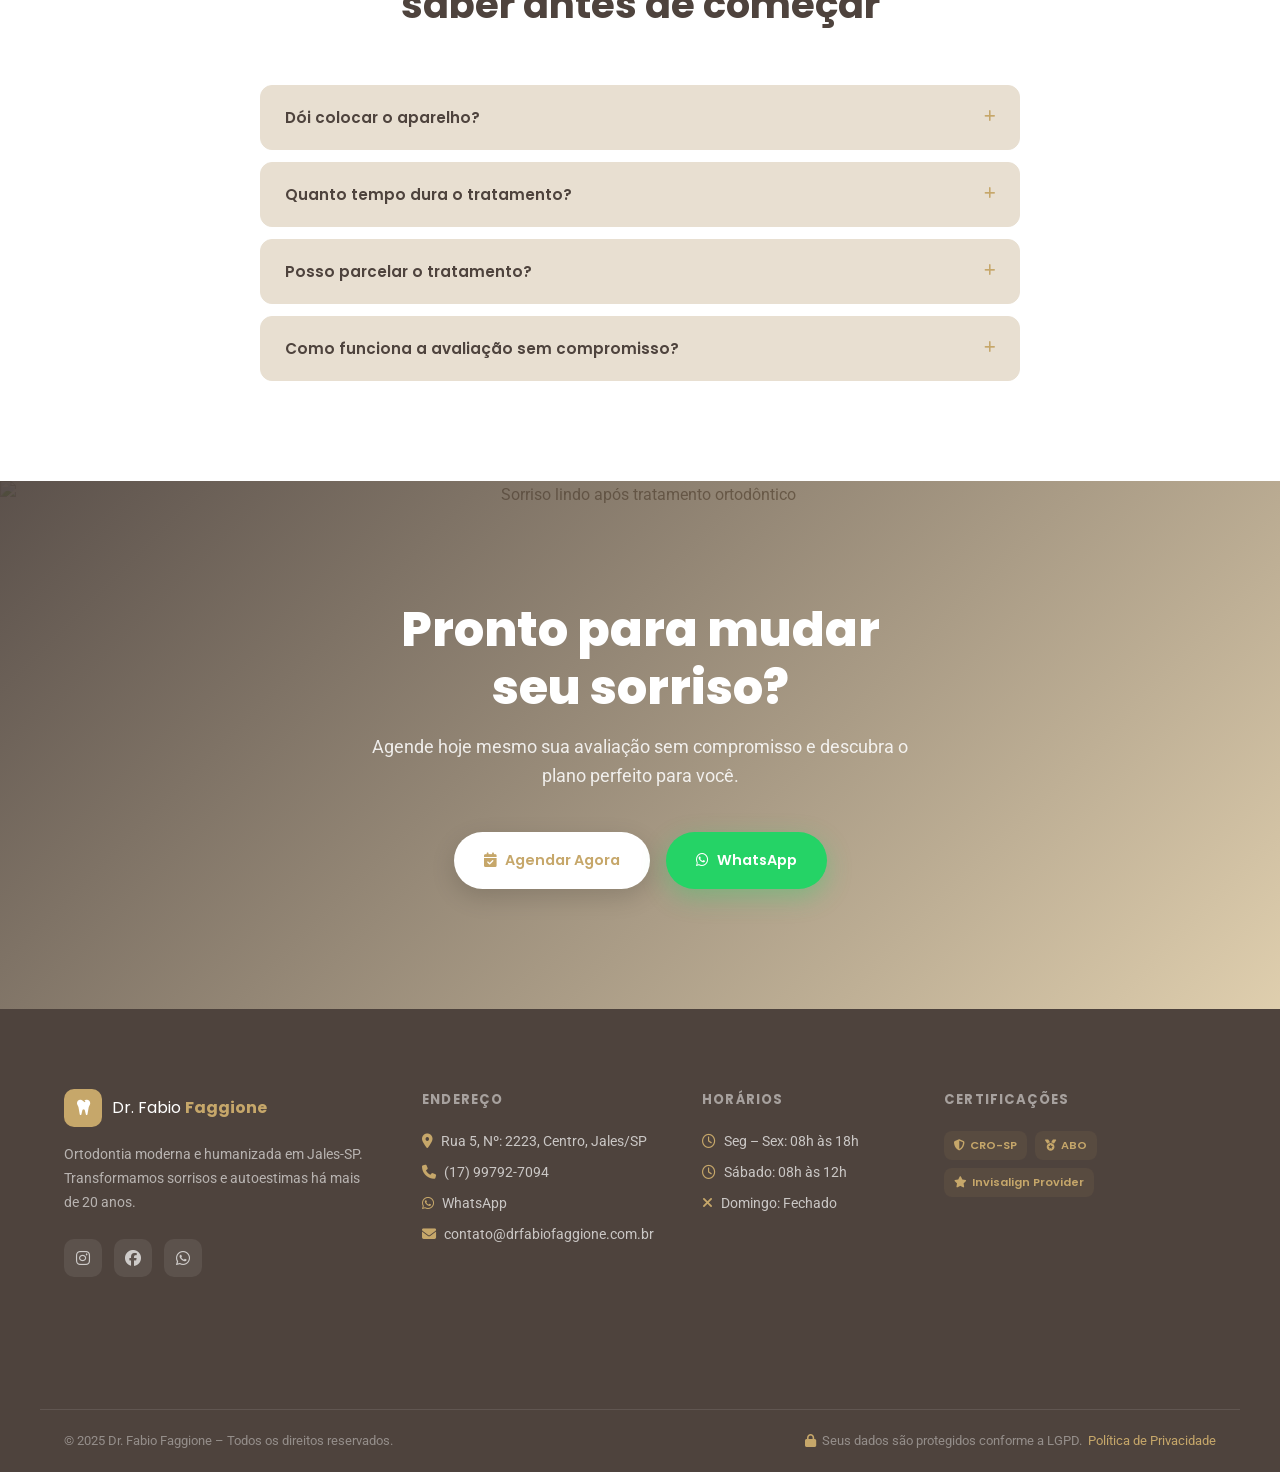
==== commit 38f5c580: "Remove FAQ sobre alinhador para adolescentes https://claude.ai/code/session_01UmoizsNMCKDgXVsLFoLigR" ====
--- a/v2/index.html
+++ b/v2/index.html
@@ -1700,16 +1700,6 @@
 
       <div class="faq-item">
         <button class="faq-item__q" aria-expanded="false">
-          <span>O alinhador invisível serve para adolescentes?</span>
-          <i class="fa-solid fa-plus"></i>
-        </button>
-        <div class="faq-item__a">
-          <p>Sim! Os alinhadores modernos são indicados a partir dos 12 anos, inclusive existem versões especialmente desenvolvidas para adolescentes, com indicadores de uso.</p>
-        </div>
-      </div>
-
-      <div class="faq-item">
-        <button class="faq-item__q" aria-expanded="false">
           <span>Como funciona a avaliação sem compromisso?</span>
           <i class="fa-solid fa-plus"></i>
         </button>
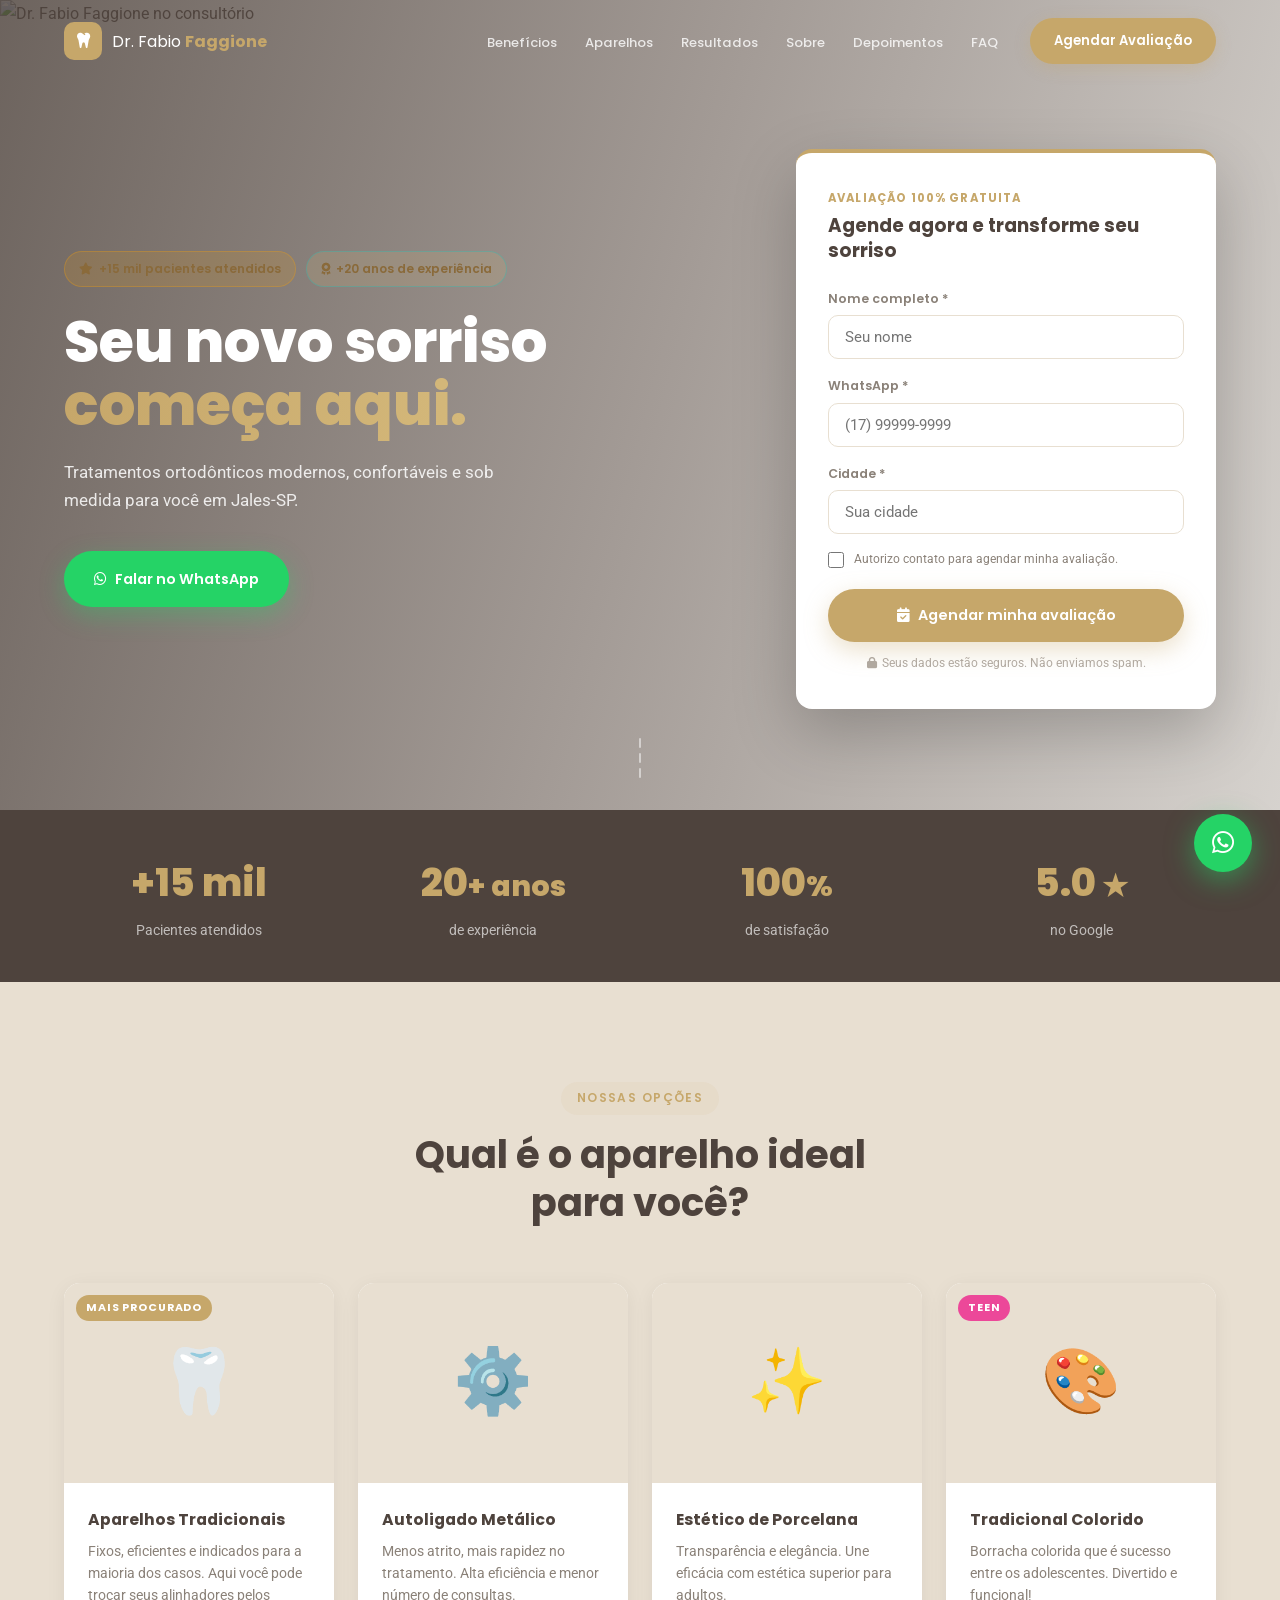
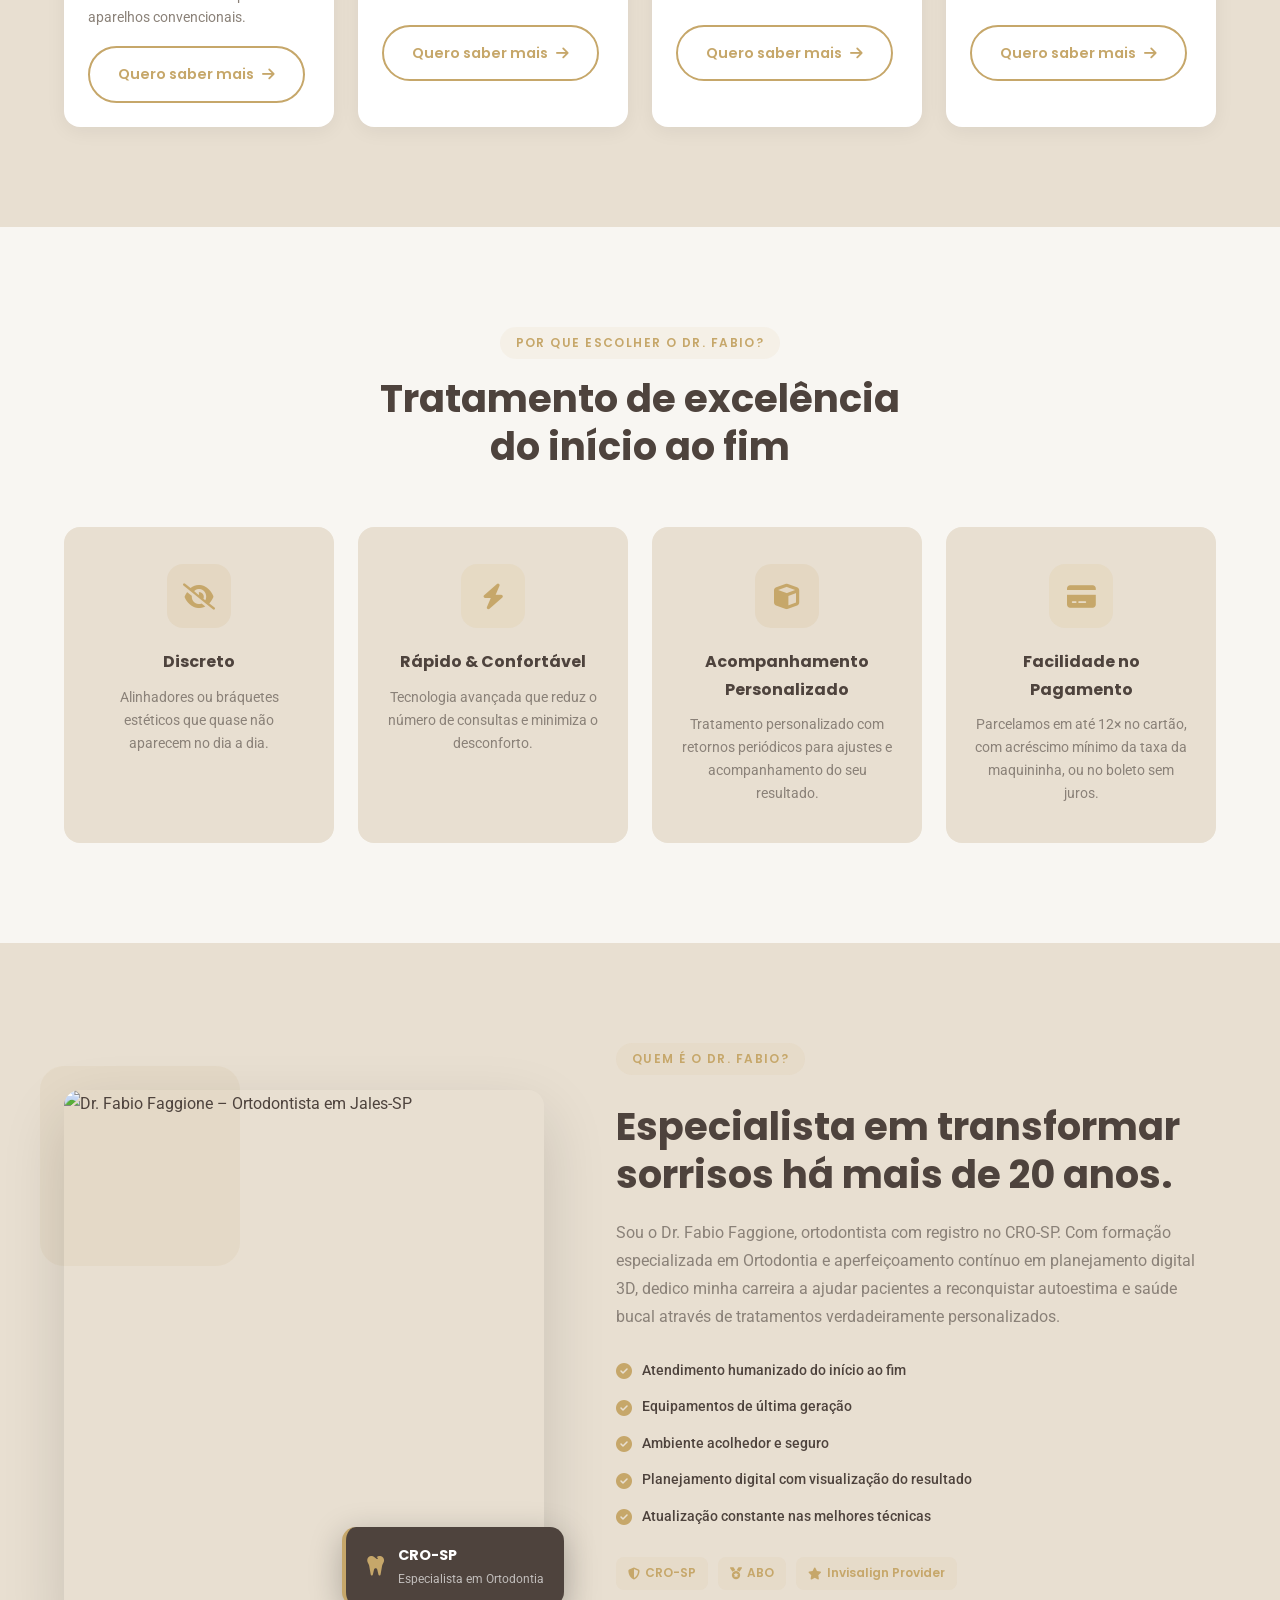
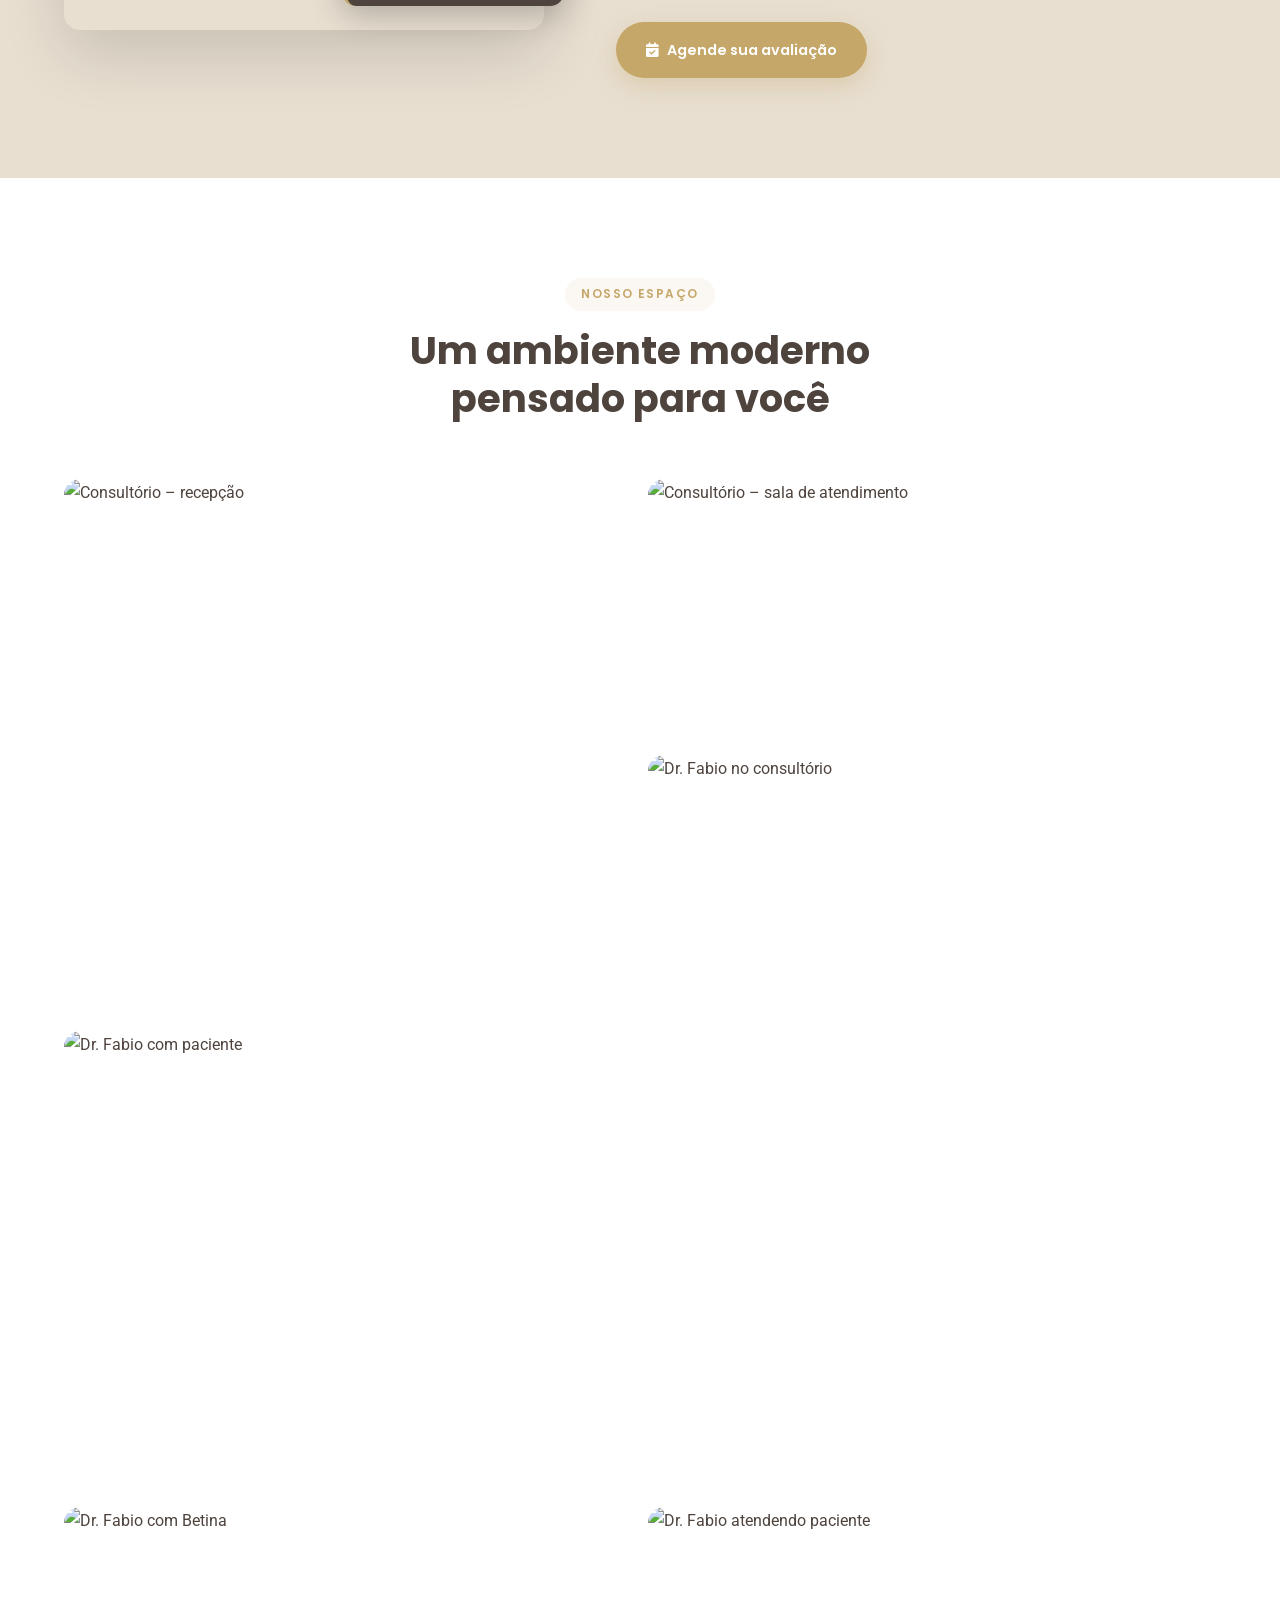
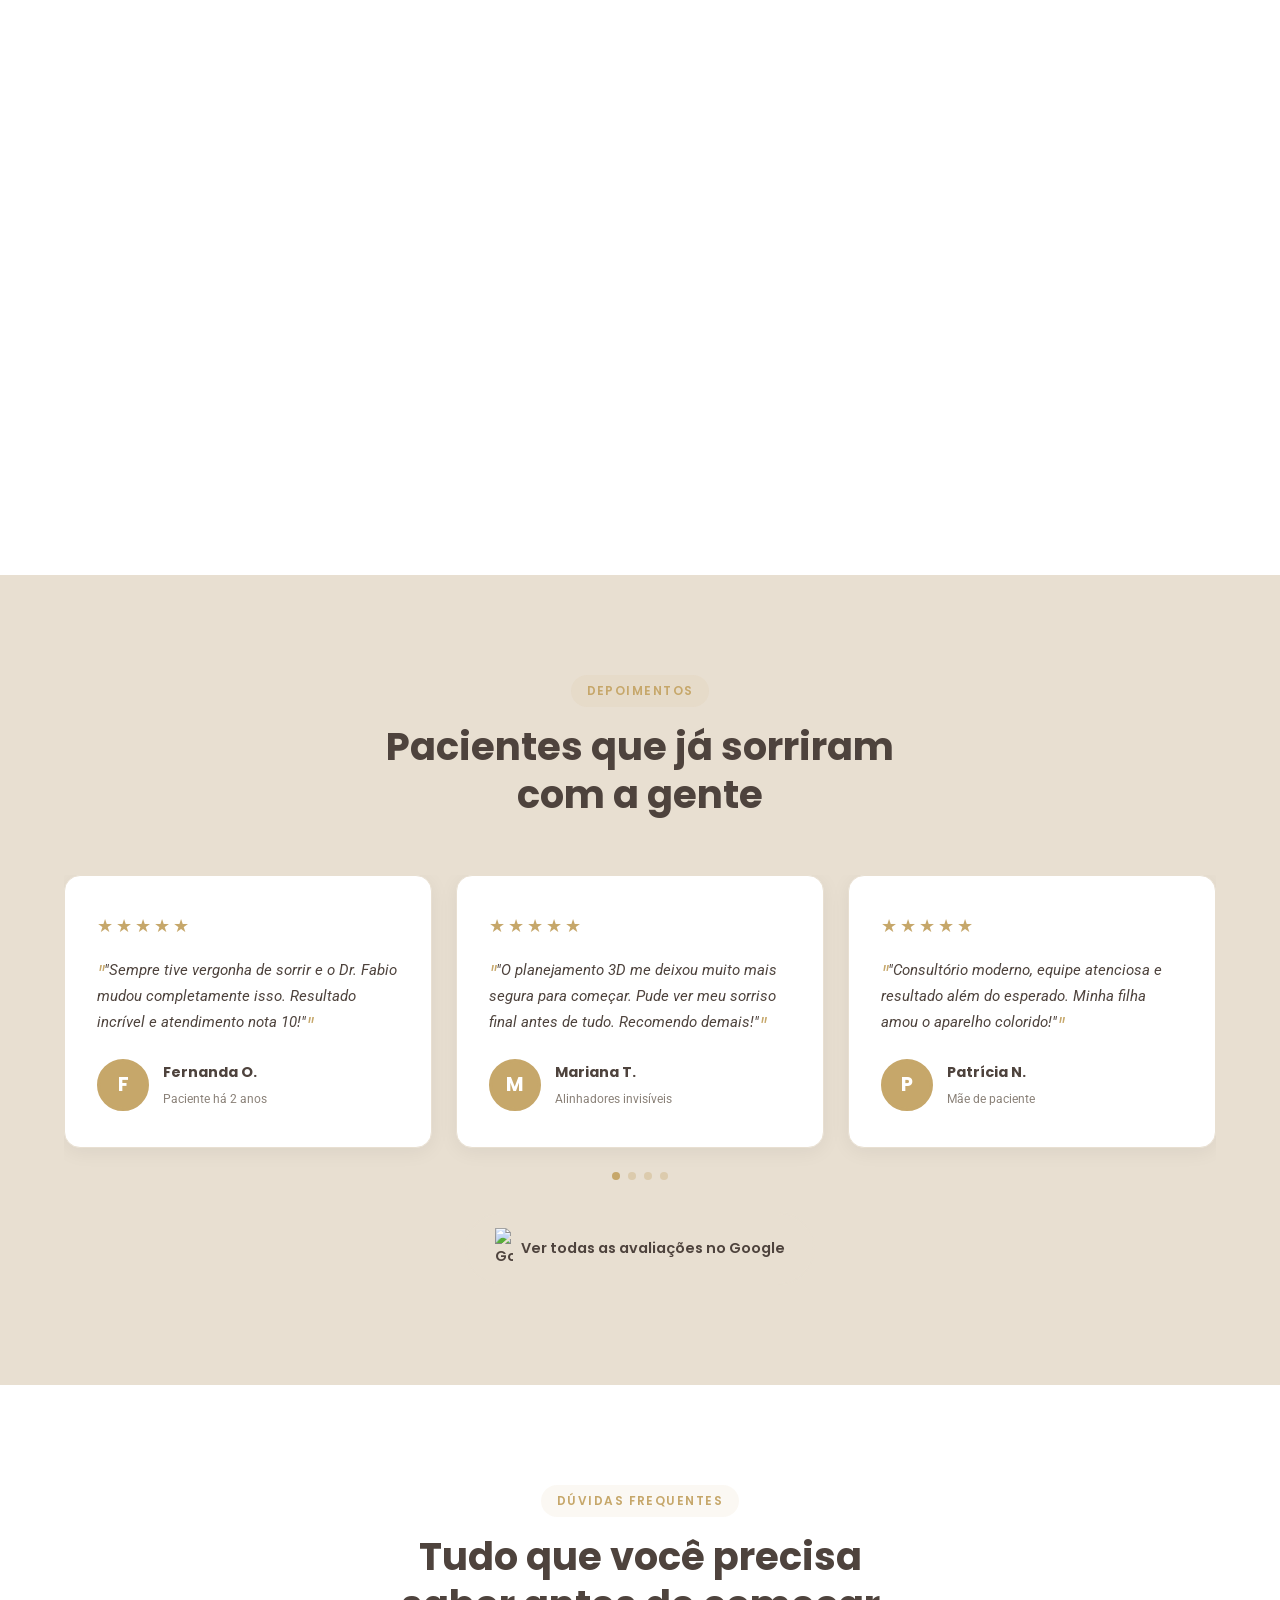
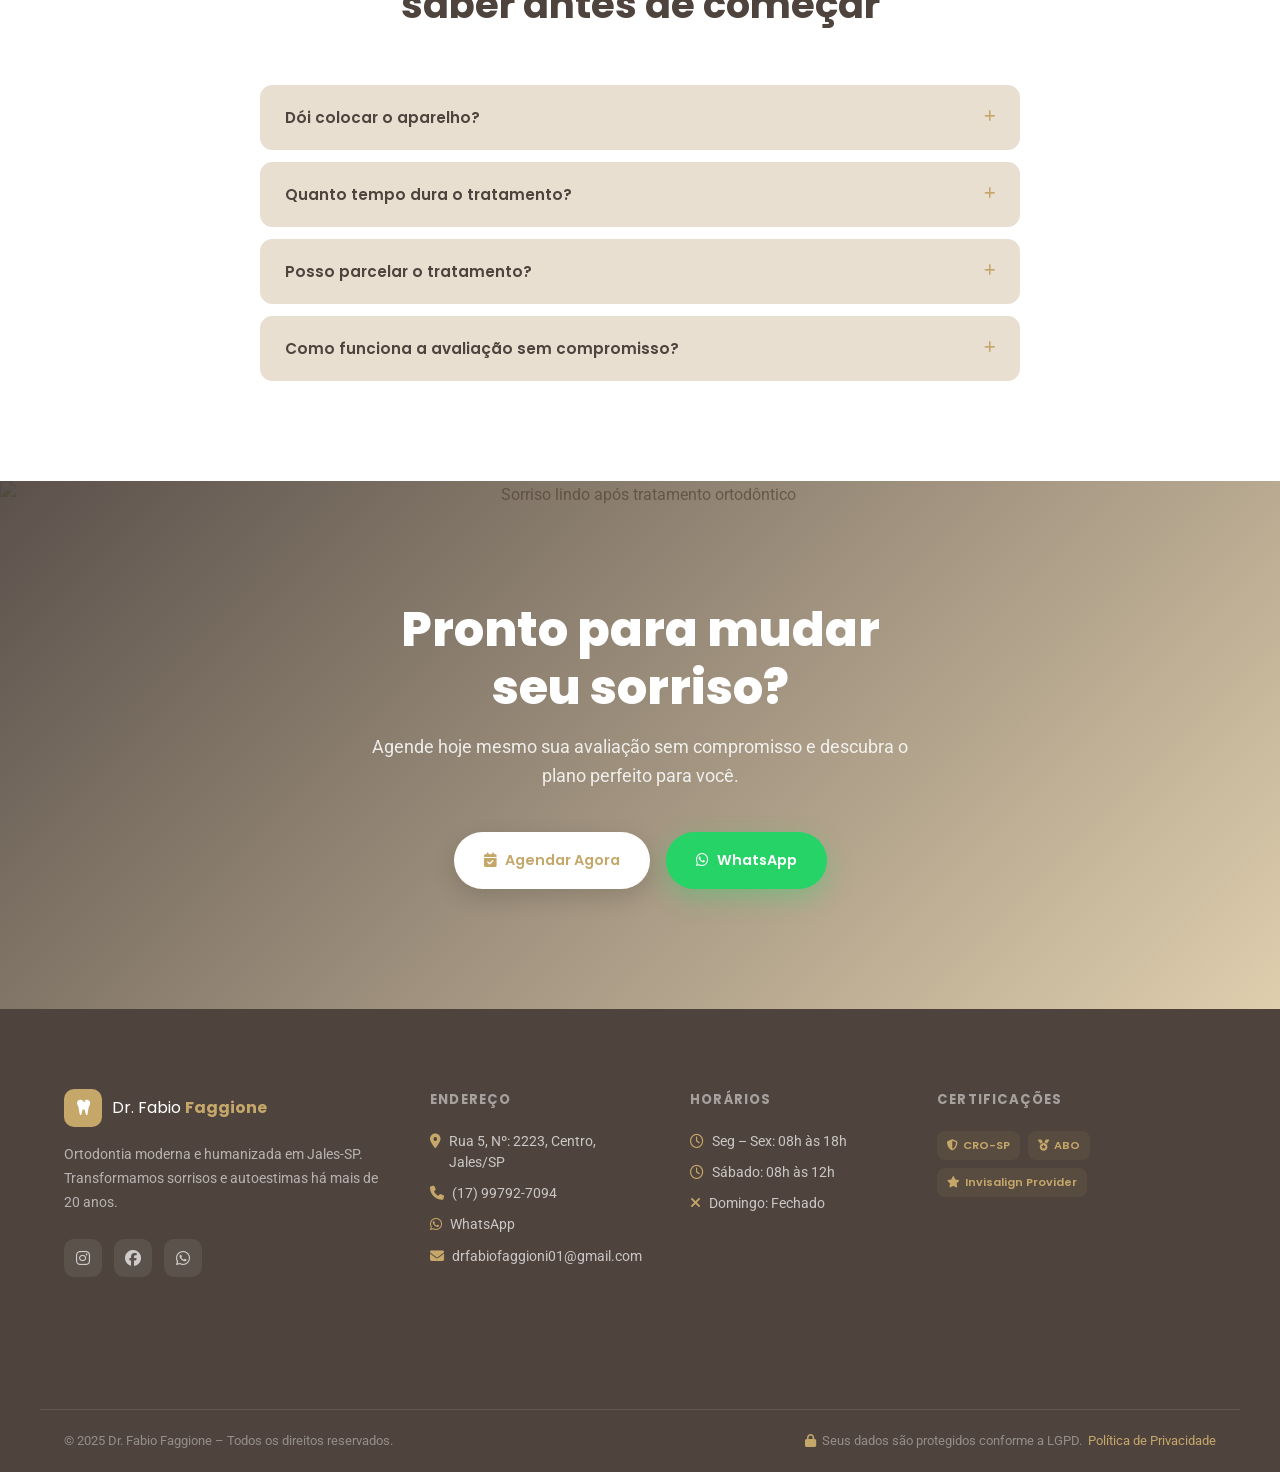
==== commit 06ad6136: "Atualiza email para drfabiofaggioni01@gmail.com em todos os arquivos https://claude.ai/code/session_" ====
--- a/v2/index.html
+++ b/v2/index.html
@@ -1758,7 +1758,7 @@
       <p><i class="fa-solid fa-location-dot"></i> Rua 5, Nº: 2223, Centro, Jales/SP</p>
       <p><i class="fa-solid fa-phone"></i> (17) 99792-7094</p>
       <p><i class="fa-brands fa-whatsapp"></i> <a href="https://wa.me/5517997927094">WhatsApp</a></p>
-      <p><i class="fa-solid fa-envelope"></i> contato@drfabiofaggione.com.br</p>
+      <p><i class="fa-solid fa-envelope"></i> drfabiofaggioni01@gmail.com</p>
     </div>
 
     <div class="footer__col">
@@ -1777,7 +1777,7 @@
       </div>
       <div class="footer__map">
         <iframe
-          src="https://www.google.com/maps/embed?pb=!1m18!1m12!1m3!1d59609.07823506698!2d-50.5765!3d-20.2692!2m3!1f0!2f0!3f0!3m2!1i1024!2i768!4f13.1!3m3!1m2!1s0x9496bf9e8a9c67c9%3A0xd7e1b9e4a06b61b7!2sJales%2C%20SP!5e0!3m2!1spt-BR!2sbr!4v1000000000000"
+          src="https://maps.google.com/maps?q=Rua+5,+2223,+Centro,+Jales,+SP,+Brazil&z=17&output=embed"
           width="100%" height="120" style="border:0; border-radius:8px;" allowfullscreen="" loading="lazy"
           referrerpolicy="no-referrer-when-downgrade"></iframe>
       </div>
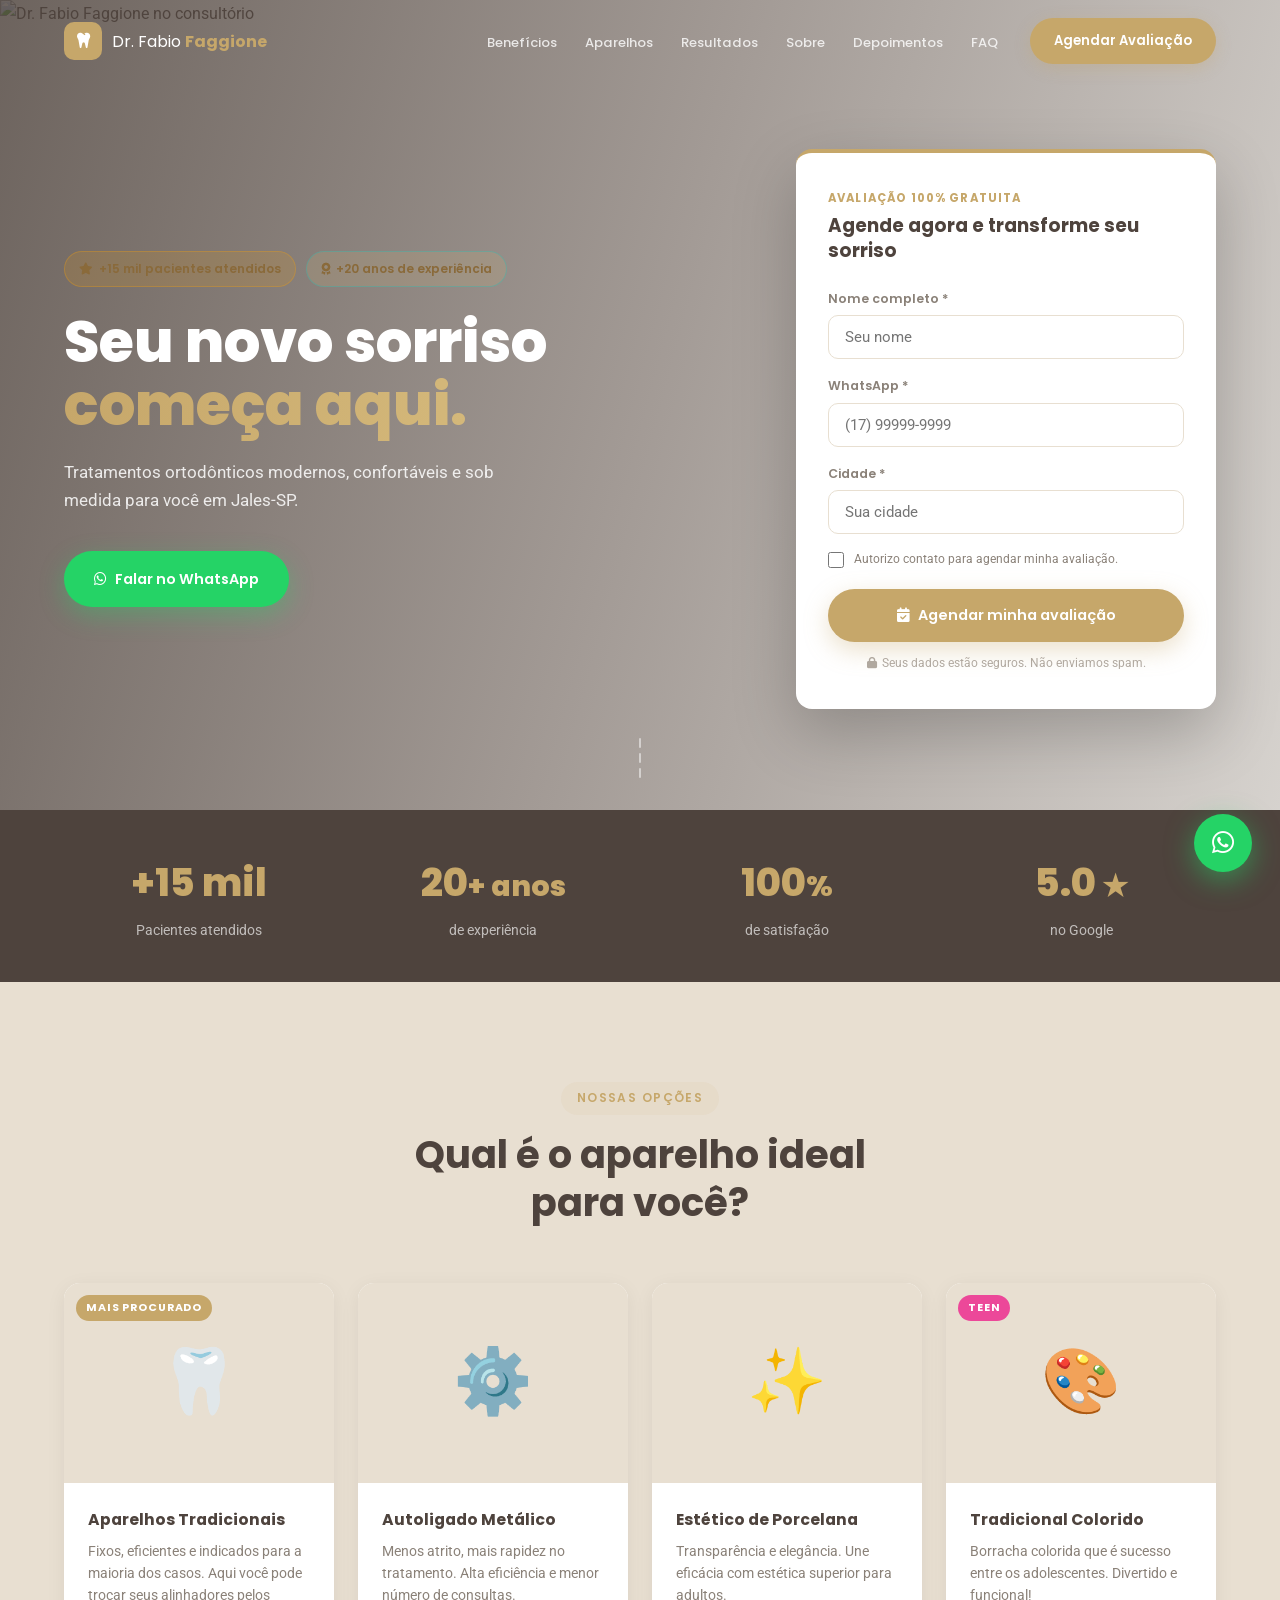
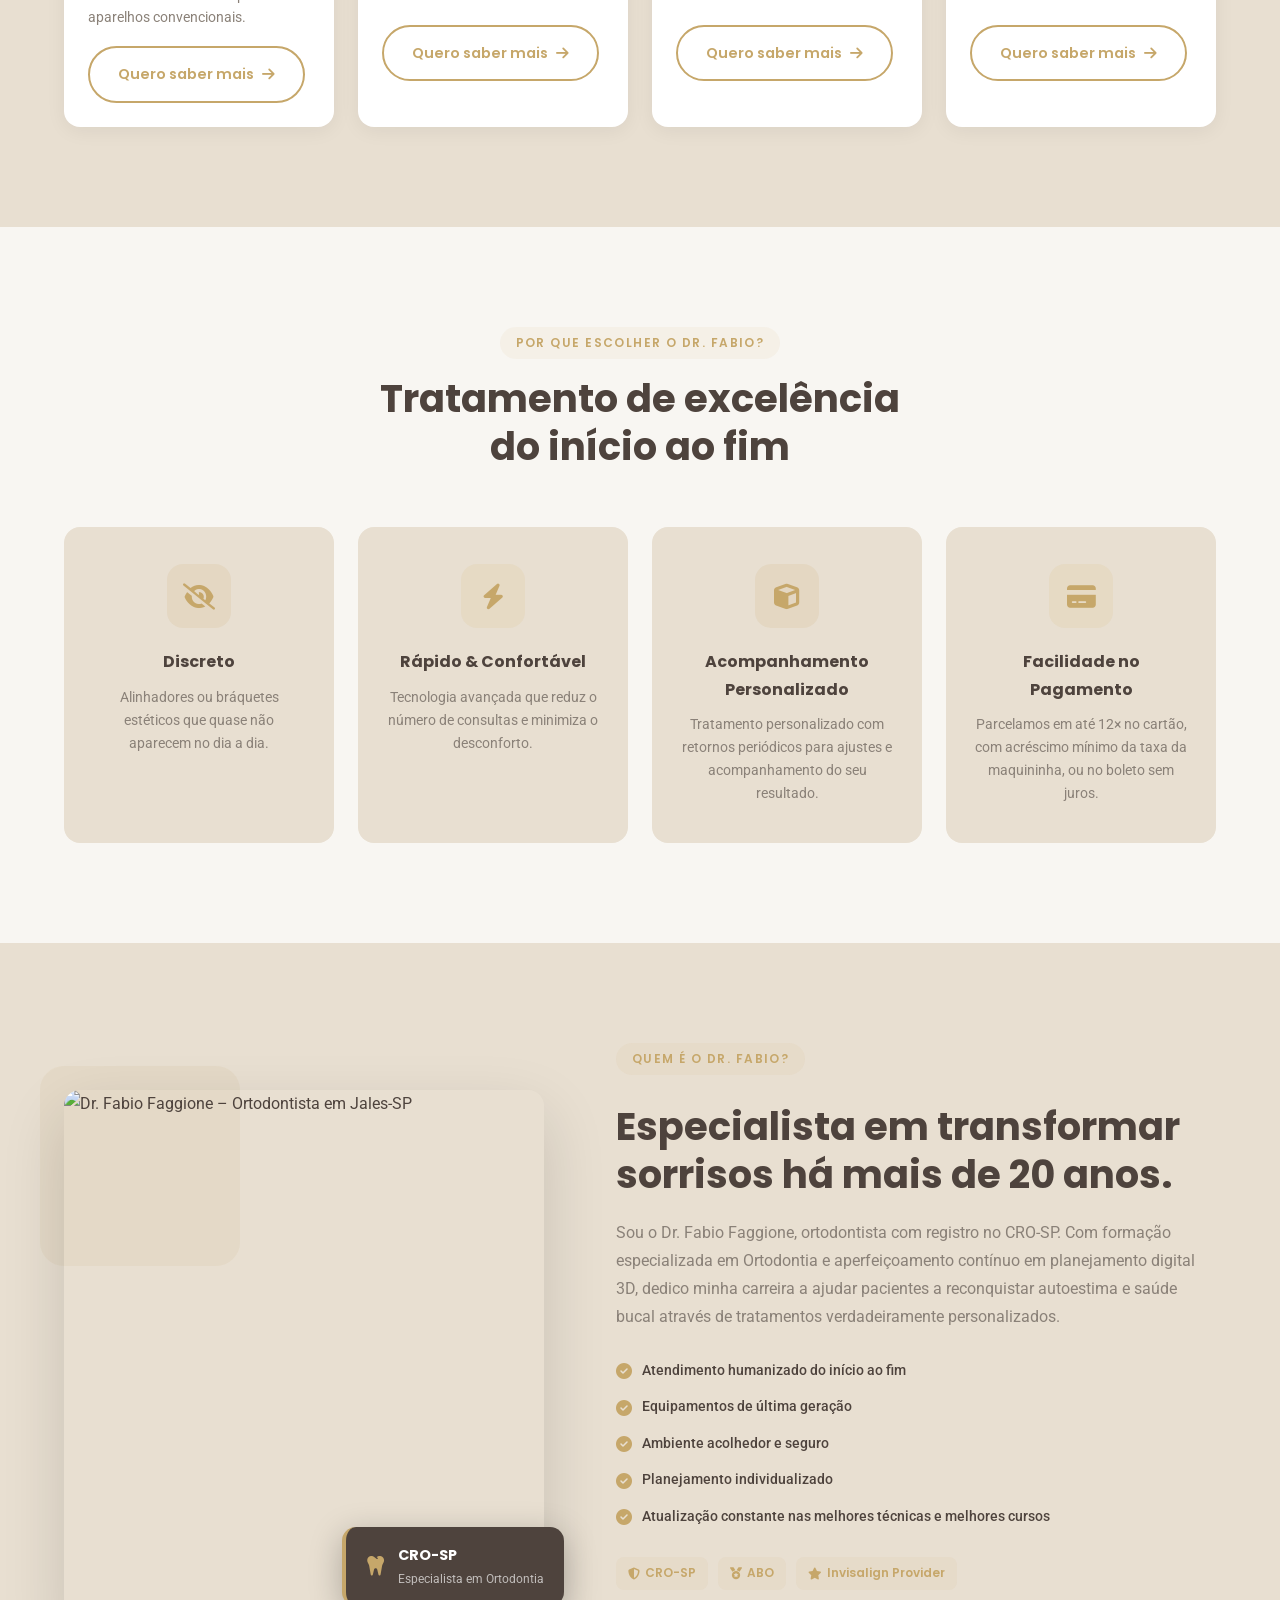
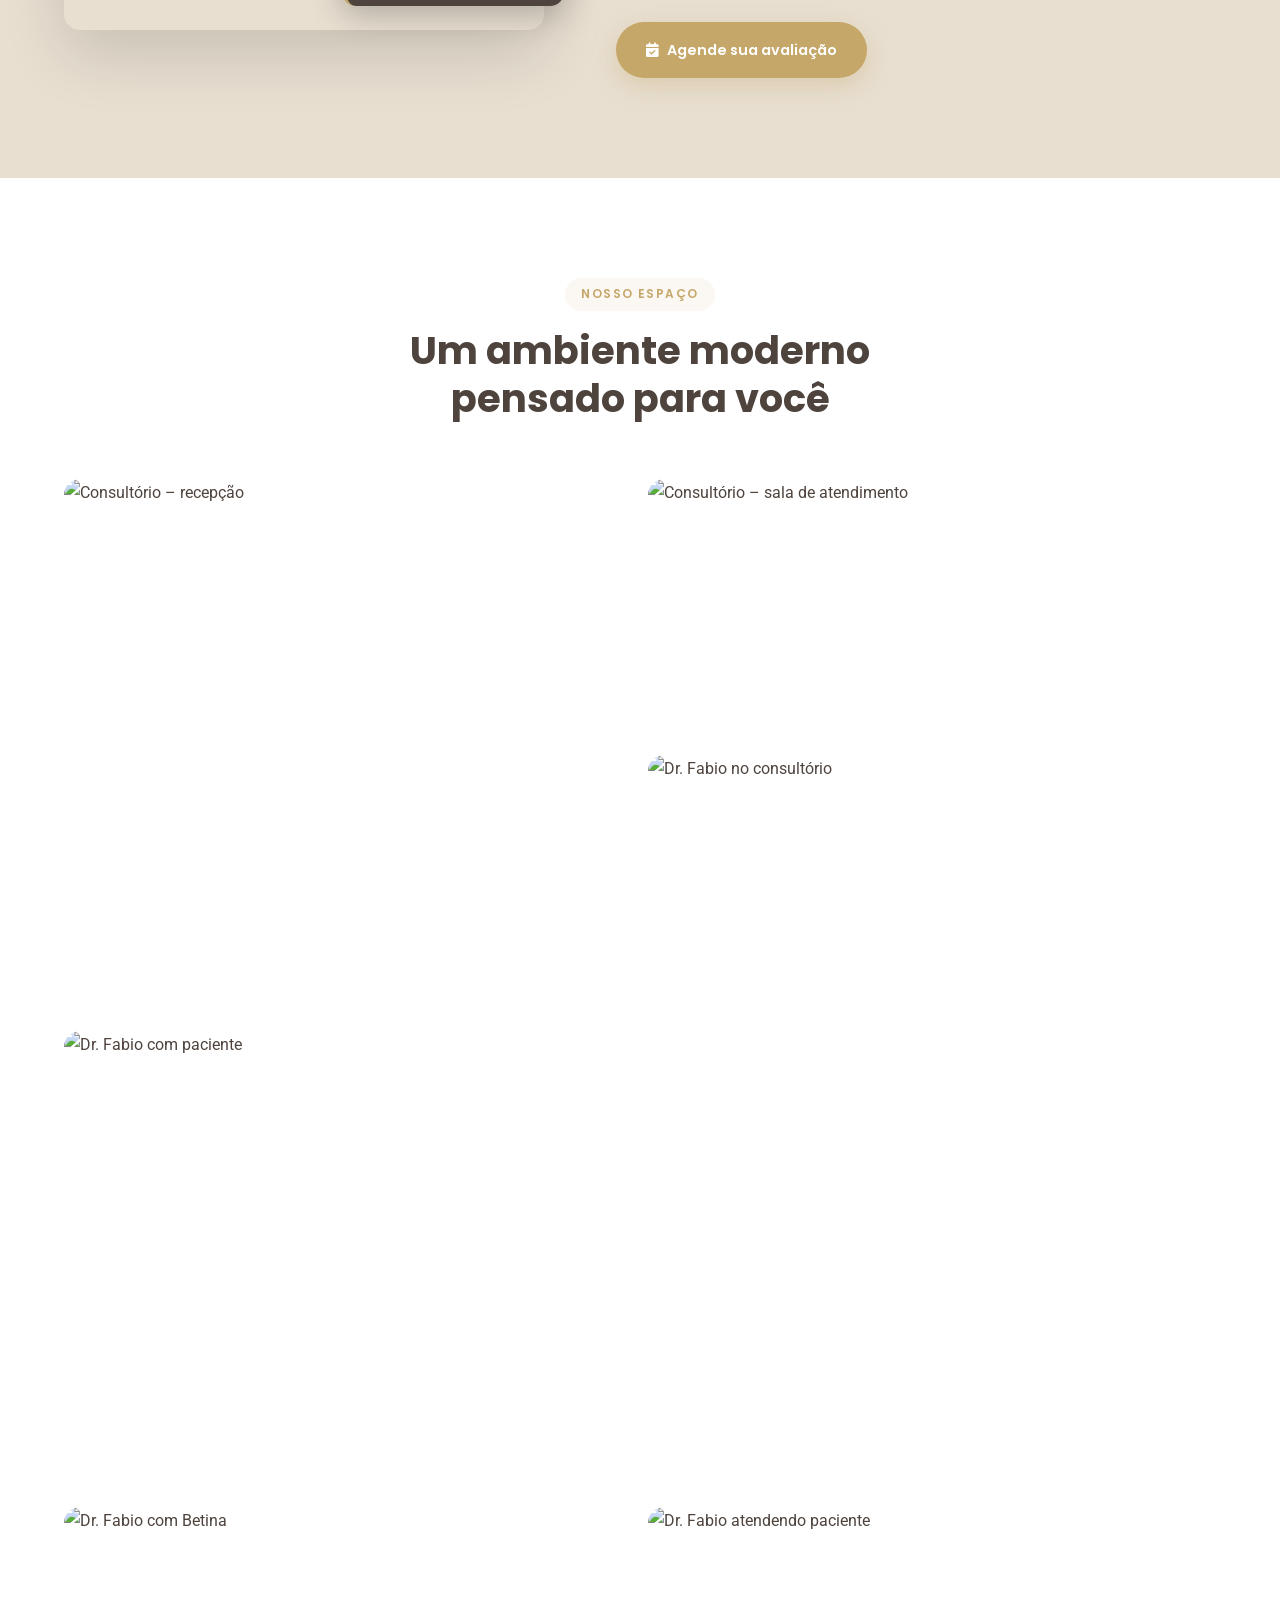
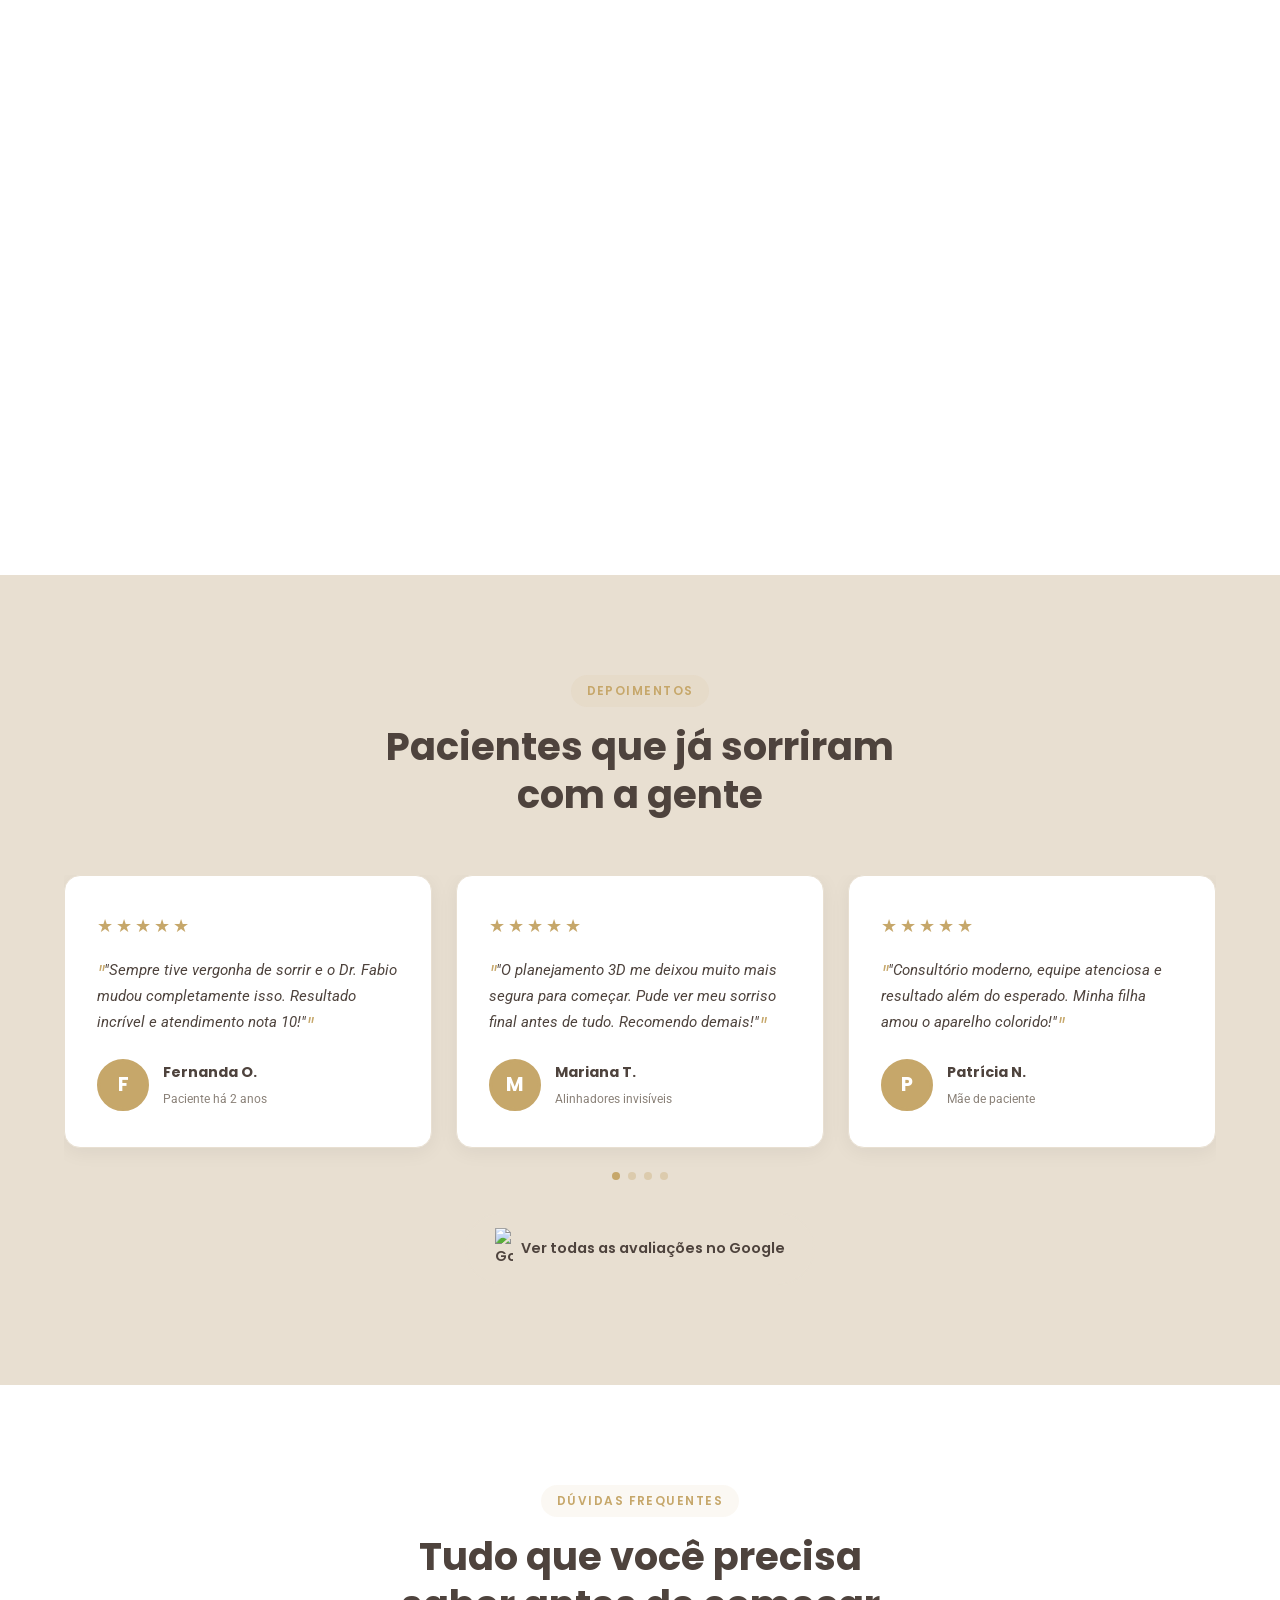
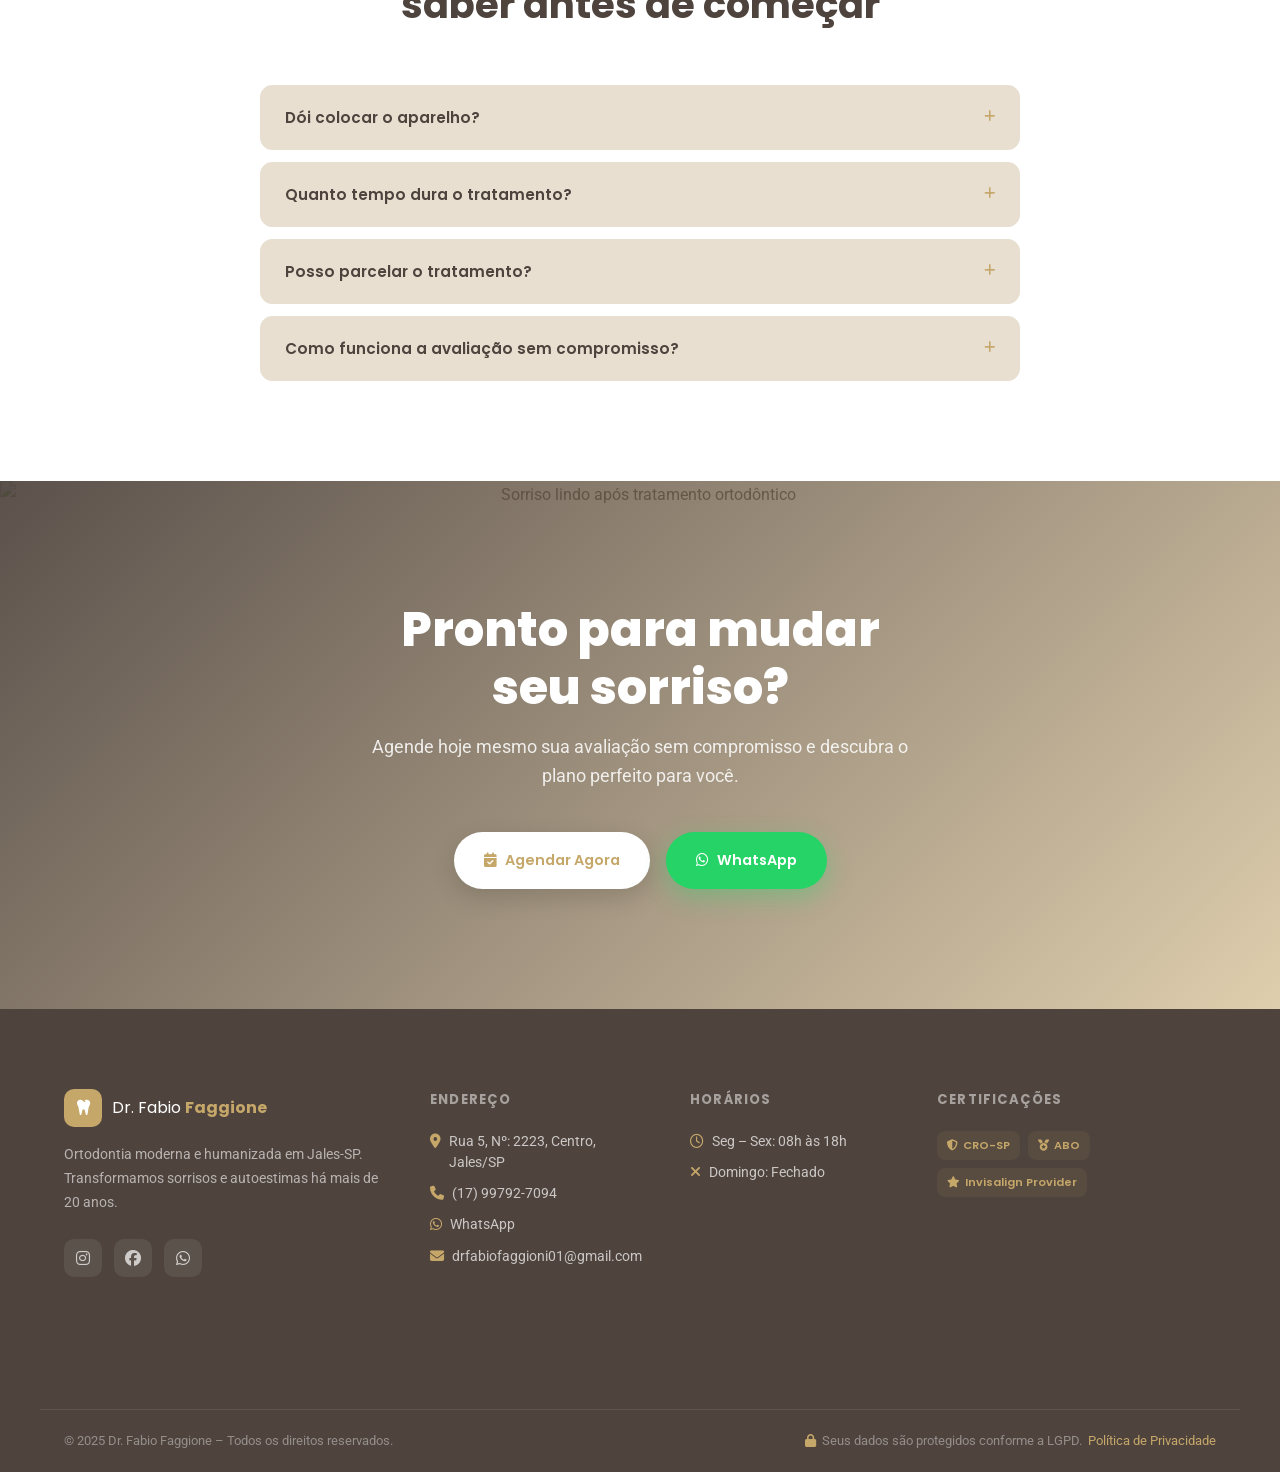
==== commit d69fd43b: "Atualiza seção sobre: remove sábado, ajusta UNESP, planejamento e técnicas https://claude.ai/code/se" ====
--- a/v2/index.html
+++ b/v2/index.html
@@ -1527,8 +1527,8 @@
         <li><i class="fa-solid fa-check-circle"></i> Atendimento humanizado do início ao fim</li>
         <li><i class="fa-solid fa-check-circle"></i> Equipamentos de última geração</li>
         <li><i class="fa-solid fa-check-circle"></i> Ambiente acolhedor e seguro</li>
-        <li><i class="fa-solid fa-check-circle"></i> Planejamento digital com visualização do resultado</li>
-        <li><i class="fa-solid fa-check-circle"></i> Atualização constante nas melhores técnicas</li>
+        <li><i class="fa-solid fa-check-circle"></i> Planejamento individualizado</li>
+        <li><i class="fa-solid fa-check-circle"></i> Atualização constante nas melhores técnicas e melhores cursos</li>
       </ul>
       <div class="sobre__certs">
         <span class="cert-badge"><i class="fa-solid fa-shield-halved"></i> CRO-SP</span>
@@ -1764,7 +1764,6 @@
     <div class="footer__col">
       <h4>Horários</h4>
       <p><i class="fa-regular fa-clock"></i> Seg – Sex: 08h às 18h</p>
-      <p><i class="fa-regular fa-clock"></i> Sábado: 08h às 12h</p>
       <p><i class="fa-solid fa-xmark"></i> Domingo: Fechado</p>
     </div>
 
